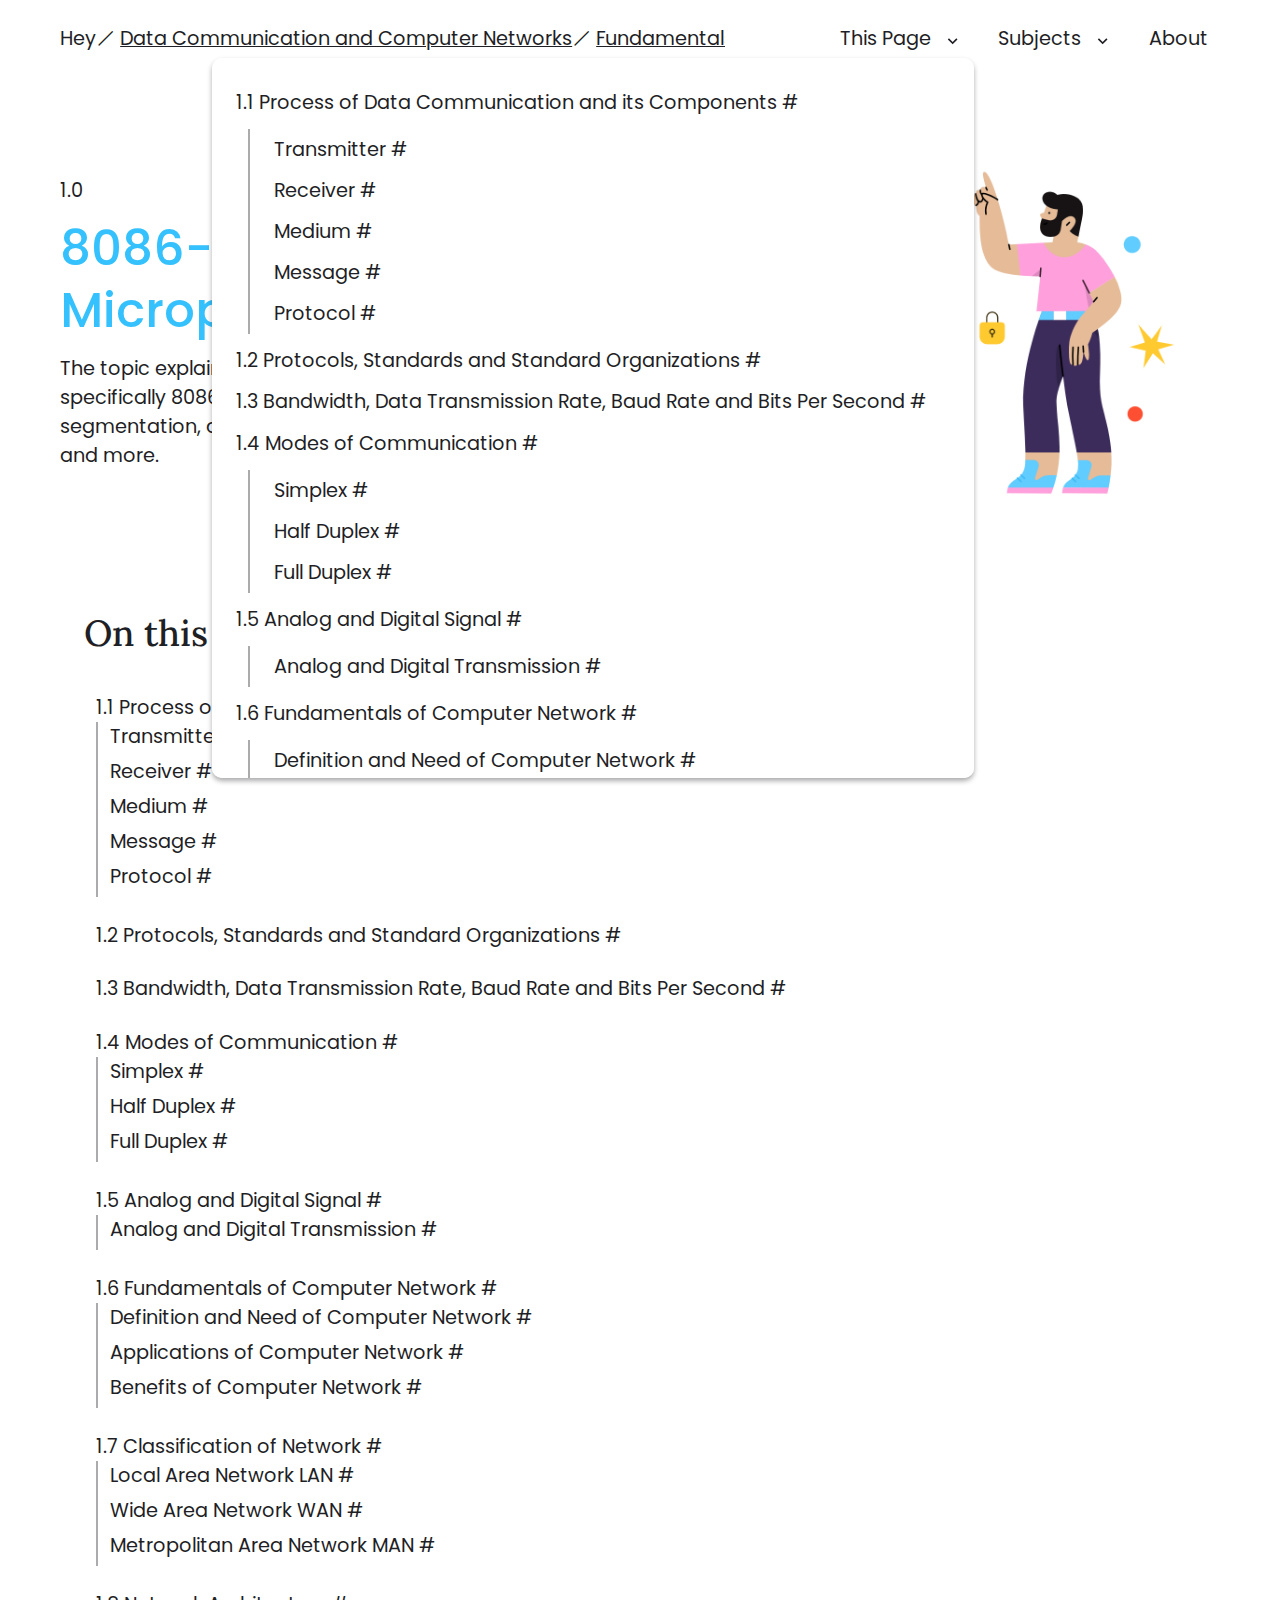
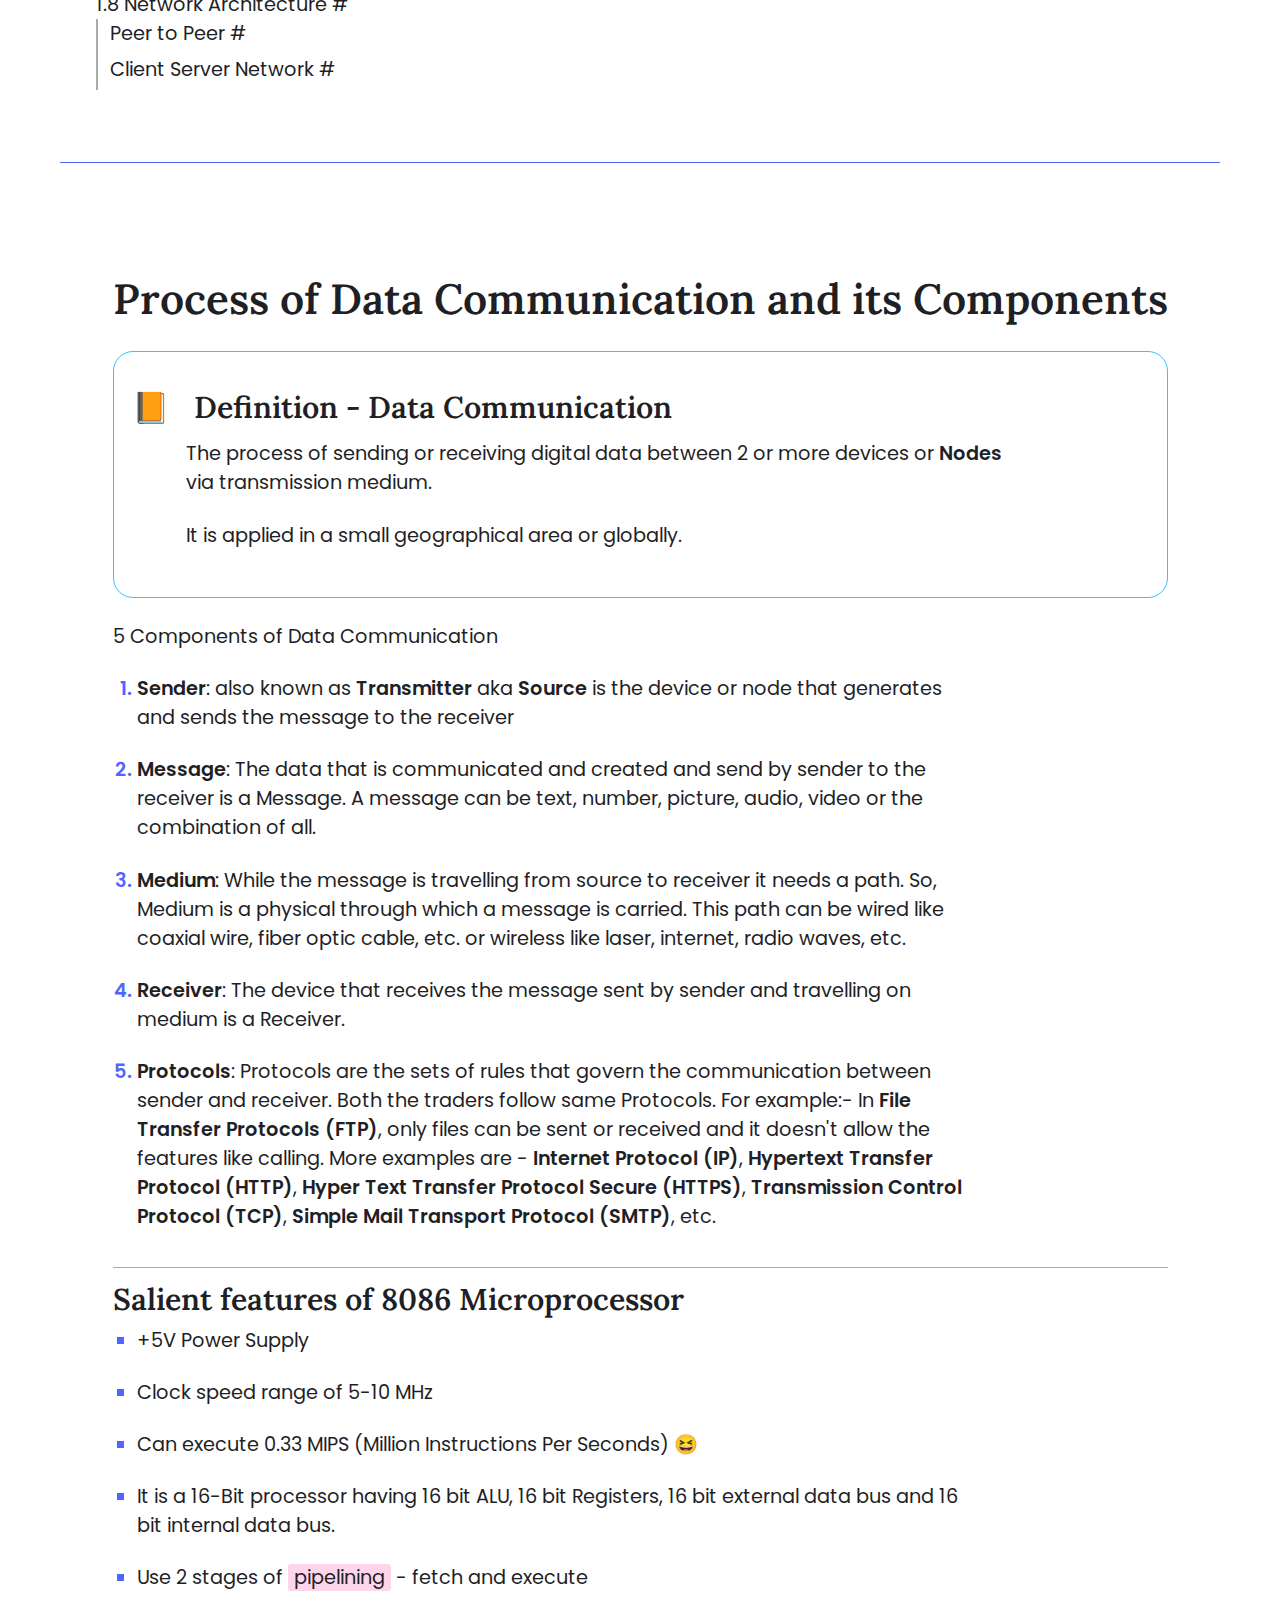
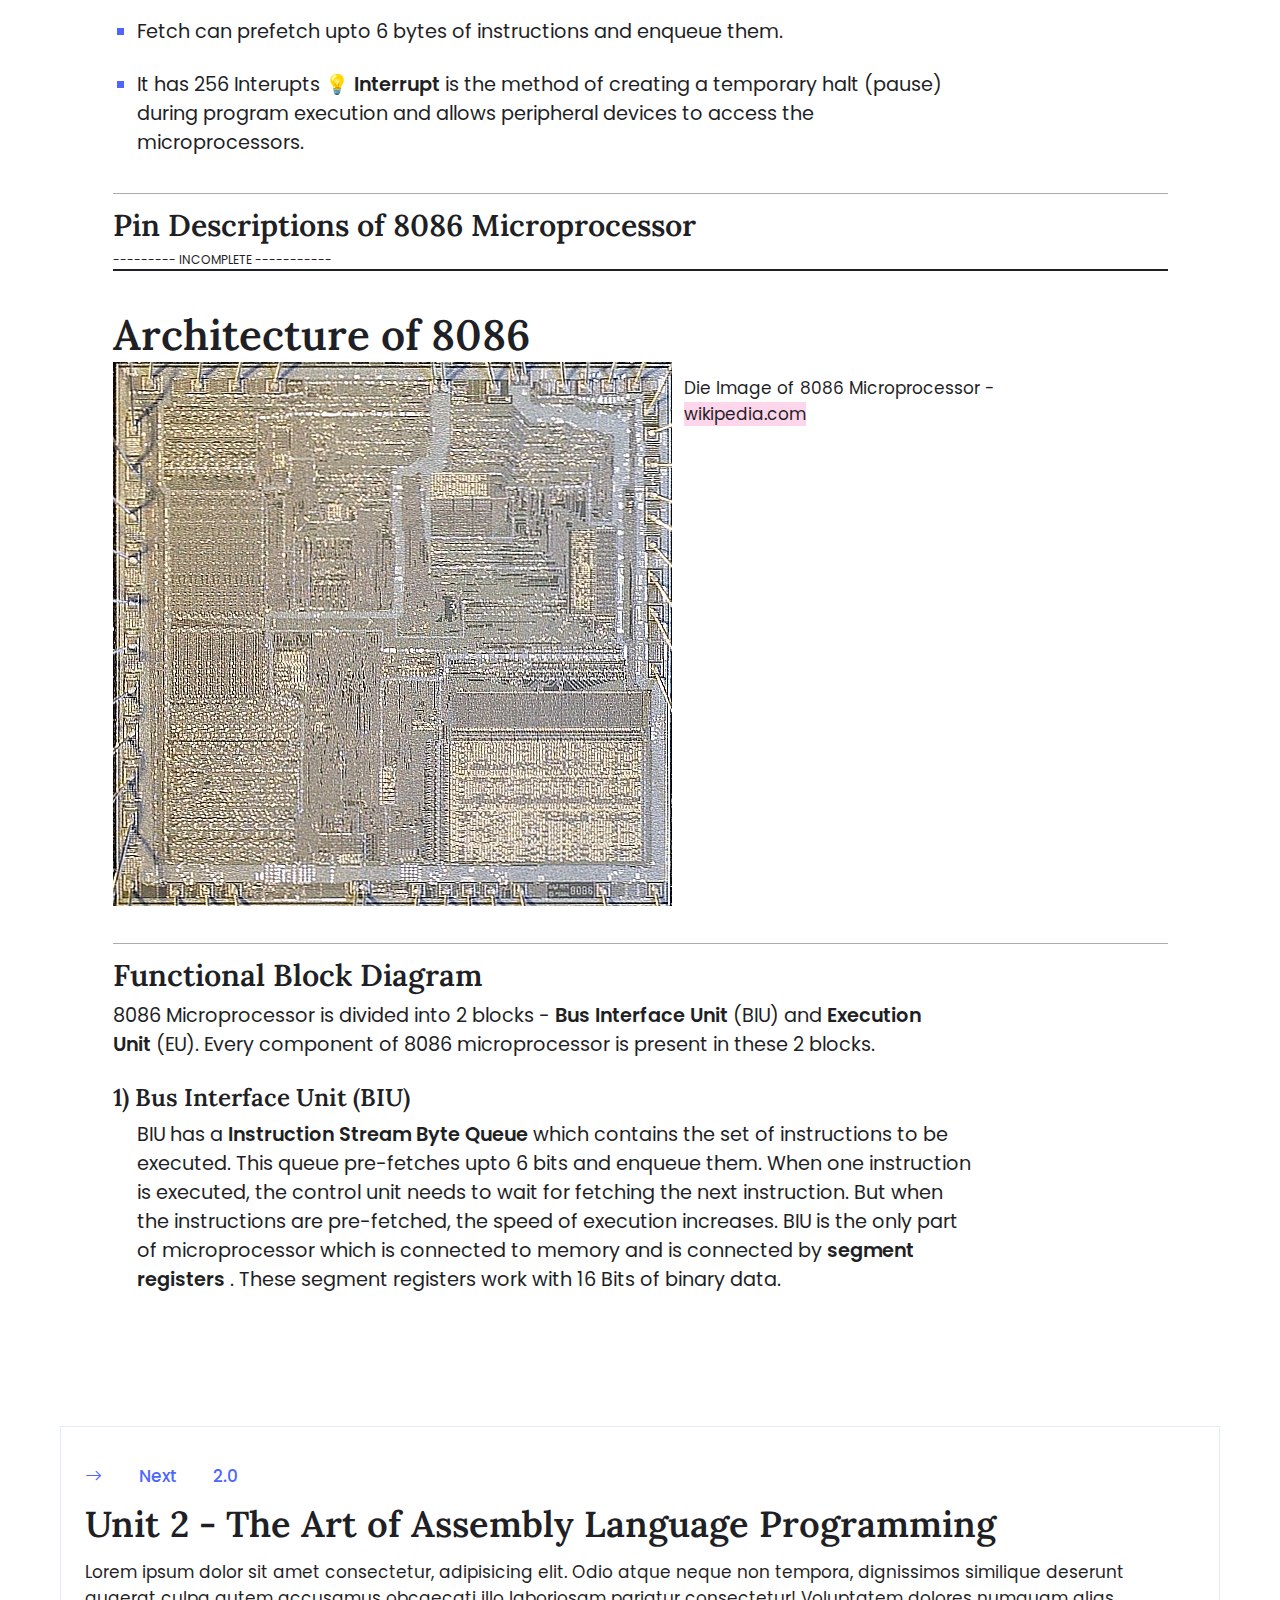
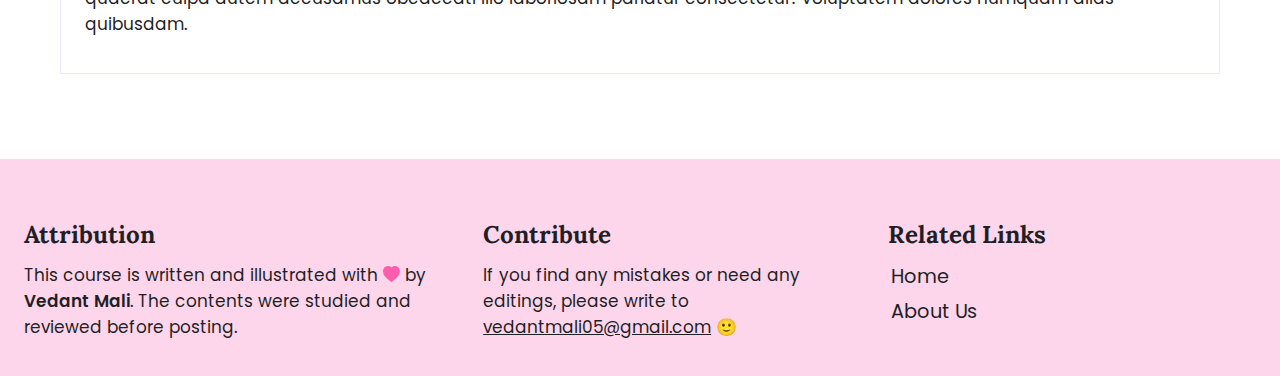
==== DCCU1.html @ de3f46a5 "v0.9" ====
<!DOCTYPE html>

<html>

<head>
    <meta charset="utf-8">
    <meta http-equiv="X-UA-Compatible" content="IE=edge">
    <title>Unit 1 Fundamentals of Data Communication and Computer Networks DCC</title>
    <meta name="description" content="">
    <meta name="viewport" content="width=device-width, initial-scale=1">
    <!-- Stylesheet -->
    <link rel="stylesheet" href="style-global.css">
    <link rel="stylesheet" href="style-header.css">
    <link rel="stylesheet" href="style-main.css">
    <link rel="stylesheet" href="style-footer.css">
    <link rel="stylesheet" href="style-prose.css">

    <!-- FONTS -->
    <!-- Font - POPPINS, LORA, ROBOTO MONO, ROBOTO -->
    <link rel="preconnect" href="https://fonts.googleapis.com">
    <link rel="preconnect" href="https://fonts.gstatic.com" crossorigin>
    <link href="https://fonts.googleapis.com/css2?family=Lora:ital,wght@0,400;0,500;0,600;0,700;1,400;1,500;1,600;1,700&family=Poppins:ital,wght@0,100;0,200;0,300;0,400;0,500;0,700;0,800;0,900;1,100;1,200;1,300;1,400;1,500;1,600;1,700;1,800;1,900&family=Roboto+Mono:ital,wght@0,400;0,500;0,600;1,400;1,500;1,600&family=Roboto:ital,wght@0,100;0,300;0,400;0,500;0,700;0,900;1,100;1,300;1,400;1,500;1,700;1,900&display=swap"
        rel="stylesheet">


    <!-- ICONS -->
    <!-- Icons - Bootstrap -->
    <link rel="stylesheet" href="https://cdn.jsdelivr.net/npm/bootstrap-icons@1.8.1/font/bootstrap-icons.css">

</head>

<body>

    <!-- HEADER -->
    <header class="notes-header">
        <!-- HEADER BREADCRUMB -->
        <section class="header-breadcrumb-wrapper">
            <ul class="header-breadcrumb">
                <!-- LOGO -->
                <li>
                    <a href="#" class="logo">Hey</a>
                </li>
                <!-- Breadcrumb pages sequence -->
                <li>
                    <span class="header-breadcrumb-slash">
                        <i class="bi bi-slash-lg"></i>
                    </span>
                    <a href="#">Data Communication and Computer Networks</a>
                </li>
                <li>
                    <span class="header-breadcrumb-slash">
                        <i class="bi bi-slash-lg"></i>
                    </span>
                    <a href="#">Fundamentals</a>
                </li>
            </ul>
        </section>
        <!-- MENU BTN -->
        <section class="menu-btn-wrapper">
            <button class="menu-btn">
                <i class="bi bi-grid"></i>
            </button>
        </section>
        <!-- HEADER NAVIGATION -->
        <nav class="header-nav-wrapper">
            <!-- MAIN MENU -->
            <ul class="header-nav">
                <!-- li - Topics on this page -->
                <li class="submenu-btn submenu-btn-this-page">
                    <a>
                        This Page
                        <!-- Expand Arrow -->
                        <span class="expand-nav">
                            <svg xmlns="http://www.w3.org/2000/svg" height="24px" viewBox="0 0 24 24" width="24px" fill="#000000"><path d="M24 24H0V0h24v24z" fill="none" opacity=".87"/><path d="M16.59 8.59L12 13.17 7.41 8.59 6 10l6 6 6-6-1.41-1.41z"/></svg>
                        </span>
                    </a>
                    <!-- SUBMENU - Topics on this page list -->
                    <ul class="submenu submenu-this-page show-submenu">
                        <li>
                            <a href="#">1.1 Process of Data Communication and its Components #</a>
                            <ul>
                                <li>
                                    <a href="#">Transmitter #</a>
                                </li>
                                <li>
                                    <a href="#">Receiver #</a>
                                </li>
                                <li>
                                    <a href="#">Medium #</a>
                                </li>
                                <li>
                                    <a href="#">Message #</a>
                                </li>
                                <li>
                                    <a href="#">Protocol #</a>
                                </li>
                            </ul>
                        </li>
                        <li>
                            <a href="#">1.2 Protocols, Standards and Standard Organizations #</a>
                        </li>
                        <li>
                            <a href="#">1.3 Bandwidth, Data Transmission Rate, Baud Rate and Bits Per Second #</a>
                        </li>
                        <li>
                            <a href="#">1.4 Modes of Communication #</a>
                            <ul>
                                <li>
                                    <a href="#">Simplex #</a>
                                </li>
                                <li>
                                    <a href="#">Half Duplex #</a>
                                </li>
                                <li>
                                    <a href="#">Full Duplex #</a>
                                </li>
                            </ul>
                        </li>
                        <li>
                            <a href="#">1.5 Analog and Digital Signal #</a>
                            <ul>
                                <li><a href="#">Analog and Digital Transmission #</a></li>
                            </ul>
                        </li>
                        <li>
                            <a href="#">1.6 Fundamentals of Computer Network #</a>
                            <ul>
                                <li><a href="#">Definition and Need of Computer Network #</a></li>
                                <li><a href="#">Applications of Computer Network #</a></li>
                                <li><a href="#">Benefits of Computer Network #</a></li>
                            </ul>
                        </li>
                        <li>
                            <a href="#">1.7 Classification of Network #</a>
                            <ul>
                                <li><a href="#">Local Area Network LAN #</a></li>
                                <li><a href="#">Wide Area Network WAN #</a></li>
                                <li><a href="#">Metropolitan  Area Network MAN #</a></li>
                            </ul>
                        </li>
                        <li>
                            <a href="#">1.8 Network Architecture #</a>
                            <ul>
                                <li><a href="#">Peer to Peer #</a></li>
                                <li><a href="#">Client Server Network #</a></li>
                            </ul>
                        </li>
                    </ul>
                </li>
                <!-- li - Subjects available on website -->
                <li class="submenu-btn submenu-btn-subject">
                    <a>
                        Subjects
                        <!-- Expand Arrow -->
                        <span class="expand-nav show-submenu">
                            <svg xmlns="http://www.w3.org/2000/svg" height="24px" viewBox="0 0 24 24" width="24px" fill="#000000"><path d="M24 24H0V0h24v24z" fill="none" opacity=".87"/><path d="M16.59 8.59L12 13.17 7.41 8.59 6 10l6 6 6-6-1.41-1.41z"/></svg>
                        </span>
                    </a>
                    <!-- Submenu - Subjects available on this page -->
                    <ul class="submenu submenu-subjects">
                        <li>
                            <a href="#">Microprocessors</a>
                        </li>
                        <li>
                            <a href="#">Data Communication</a>
                        </li>
                        <li>
                            <a href="#">Software Enggineering</a>
                        </li>
                    </ul>
                </li>
                <!-- ABOUT Page Link -->
                <li>
                    <a href="#">About</a>
                </li>
            </ul>
        </nav>
        <!-- MENU ENDS -->
    </header>
    <!-- HEADER ENDS -->

    <!-- MAIN SECTION -->
    <main class="notes-main" id="notes-main">
        <!-- Course Intro -->
        <section class="course-intro-wrapper">
            <!-- COURSE CONTENTS -->
            <div class="course-intro-contents">
                <div class="eyebrow">1.0</div>
                <h1 class="course-heading">8086-16 Bit Microprocessor</h1>
                <p class="course-intro-para">
                    The topic explaining the details of Microprocessors specifically 8086 Microprocessor like pipelining, memory segmentation, architecture of 8086 microprocessor and more.
                </p>
            </div>
            <figure class="course-intro-hero">
                <img src="images/illu-hero.png" alt="">
            </figure>
        </section>
        <!-- Table of Contents -->
        <section class="index-wrapper">
            <!-- Index List -->
            <ul class="index-list-box show-index">
                <li>
                    <a href="#">1.1 Process of Data Communication and its Components #</a>
                    <ul>
                        <li>
                            <a href="#">Transmitter #</a>
                        </li>
                        <li>
                            <a href="#">Receiver #</a>
                        </li>
                        <li>
                            <a href="#">Medium #</a>
                        </li>
                        <li>
                            <a href="#">Message #</a>
                        </li>
                        <li>
                            <a href="#">Protocol #</a>
                        </li>
                    </ul>
                </li>
                <li>
                    <a href="#">1.2 Protocols, Standards and Standard Organizations #</a>
                </li>
                <li>
                    <a href="#">1.3 Bandwidth, Data Transmission Rate, Baud Rate and Bits Per Second #</a>
                </li>
                <li>
                    <a href="#">1.4 Modes of Communication #</a>
                    <ul>
                        <li>
                            <a href="#">Simplex #</a>
                        </li>
                        <li>
                            <a href="#">Half Duplex #</a>
                        </li>
                        <li>
                            <a href="#">Full Duplex #</a>
                        </li>
                    </ul>
                </li>
                <li>
                    <a href="#">1.5 Analog and Digital Signal #</a>
                    <ul>
                        <li><a href="#">Analog and Digital Transmission #</a></li>
                    </ul>
                </li>
                <li>
                    <a href="#">1.6 Fundamentals of Computer Network #</a>
                    <ul>
                        <li><a href="#">Definition and Need of Computer Network #</a></li>
                        <li><a href="#">Applications of Computer Network #</a></li>
                        <li><a href="#">Benefits of Computer Network #</a></li>
                    </ul>
                </li>
                <li>
                    <a href="#">1.7 Classification of Network #</a>
                    <ul>
                        <li><a href="#">Local Area Network LAN #</a></li>
                        <li><a href="#">Wide Area Network WAN #</a></li>
                        <li><a href="#">Metropolitan  Area Network MAN #</a></li>
                    </ul>
                </li>
                <li>
                    <a href="#">1.8 Network Architecture #</a>
                    <ul>
                        <li><a href="#">Peer to Peer #</a></li>
                        <li><a href="#">Client Server Network #</a></li>
                    </ul>
                </li>
            </ul>
            <!-- Index title -->
            <div class="index-title show-index">
                <h2>On this page</h2>
                <span class="expand-index">
                    <svg xmlns="http://www.w3.org/2000/svg" height="24px" viewBox="0 0 24 24" width="24px" fill="#000000"><path d="M24 24H0V0h24v24z" fill="none" opacity=".87"/><path d="M16.59 8.59L12 13.17 7.41 8.59 6 10l6 6 6-6-1.41-1.41z"/></svg>
                </span>
            </div>
        </section>

        <!-- TOPIC PROSE -->
        <section class="topic-prose-wrapper">
            <article class="topic-prose">
                <!-- TOPIC - 8086 Microprocessor -->
                <h1 id="processAndComponentsDCC" class="prose-heading-1">Process of Data Communication and its Components</h1>
                <aside class="key definition">
                    <div class="key-header">
                        <span class="key-icon">📙</span>
                        <h2 class="prose-heading-2">Definition - Data Communication</h2>
                    </div>
                    <div class="key-content">
                        <p class="prose-para">The process of sending or receiving digital data between 2 or more devices or <span class="highlight">Nodes</span> via transmission medium.</p>
                        <p class="prose-para">
                            It is applied in a small geographical area or globally.
                        </p>
                    </div>
                </aside>
                <ol class="prose-list">
                    <p class="prose-para">5 Components of Data Communication</p>
                    <li class="prose-para"><span class="highlight">Sender</span>: also known as <span class="highlight">Transmitter</span> aka <span class="highlight">Source</span> is the device or node that generates and sends the message to the receiver</li>
                    <li class="prose-para"><span class="highlight">Message</span>: The data that is communicated and created and send by sender to the receiver is a Message. A message can be text, number, picture, audio, video or the combination of all.</li>
                    <li class="prose-para"><span class="highlight">Medium</span>: While the message is travelling from source to receiver it needs a path. So, Medium is a physical through which a message is carried. This path can be wired like coaxial wire, fiber optic cable,
                        etc. or wireless like laser, internet, radio waves, etc.</li>
                    <li class="prose-para"><span class="highlight">Receiver</span>: The device that receives the message sent by sender and travelling on medium is a Receiver.</li>
                    <li class="prose-para"><span class="highlight">Protocols</span>: Protocols are the sets of rules that govern the communication between sender and receiver. Both the traders follow same Protocols. For example:- In <span class="highlight">File Transfer Protocols (FTP)</span>,
                        only files can be sent or received and it doesn't allow the features like calling. More examples are - <span class="highlight">Internet Protocol (IP)</span>, <span class="highlight">Hypertext Transfer Protocol (HTTP)</span>,
                        <span class="highlight">Hyper Text Transfer Protocol Secure (HTTPS)</span>, <span class="highlight">Transmission Control Protocol (TCP)</span>, <span class="highlight">Simple Mail Transport Protocol (SMTP)</span>, etc.</li>
                </ol>
                <!-- Salient features of 8086 Microprocessor -->
                <article class="subtopic-1">
                    <h2 class="prose-heading-2">Salient features of 8086 Microprocessor</h2>
                    <ul class="prose-list">
                        <li class="prose-para">
                            +5V Power Supply
                        </li>
                        <li class="prose-para">
                            Clock speed range of 5-10 MHz
                        </li>
                        <li class="prose-para">
                            Can execute 0.33 MIPS (Million Instructions Per Seconds) 😆
                        </li>
                        <li class="prose-para">
                            It is a 16-Bit processor having 16 bit ALU, 16 bit Registers, 16 bit external data bus and 16 bit internal data bus.
                        </li>
                        <li class="prose-para">
                            Use 2 stages of <a href="#">pipelining</a> - fetch and execute
                        </li>
                        <li class="prose-para">Fetch can prefetch upto 6 bytes of instructions and enqueue them.
                        </li>
                        <li class="prose-para">It has 256 Interupts 💡 <span class="highlight">Interrupt</span> is the method of creating a temporary halt (pause) during program execution and allows peripheral devices to access the microprocessors.
                        </li>
                    </ul>
                </article>
                <!-- Pin Descriptions of 8086 Microprocessor -->
                <article class="subtopic-1">
                    <h2 class="prose-heading-2">Pin Descriptions of 8086 Microprocessor</h2>
                    <p>--------- INCOMPLETE -----------</p>
                </article>

                <h1 class="prose-heading-1">Architecture of 8086</h1>
                <figure class="prose-figure">
                    <img src="images/Intel_8086_CPU_Die.jfif" alt="">
                    <figcaption>Die Image of 8086 Microprocessor - <a href="https://www.wikipedia.org/">wikipedia.com</a> </figcaption>
                </figure>

                <article class="subtopic-1">
                    <h2 class="prose-heading-2">Functional Block Diagram</h2>
                    <p class="prose-para">
                        8086 Microprocessor is divided into 2 blocks - <span class="highlight">Bus Interface Unit</span> (BIU) and <span class="highlight">Execution Unit</span> (EU). Every component of 8086 microprocessor is present in these 2 blocks.
                    </p>
                    <article class="subtopic-2">
                        <h3 class="prose-heading-3">
                            1) Bus Interface Unit (BIU)
                        </h3>
                        <p class="prose-para">
                            BIU has a <span class="highlight">Instruction Stream Byte Queue</span> which contains the set of instructions to be executed. This queue pre-fetches upto 6 bits and enqueue them. When one instruction is executed, the control
                            unit needs to wait for fetching the next instruction. But when the instructions are pre-fetched, the speed of execution increases. BIU is the only part of microprocessor which is connected to memory and is connected by
                            <span class="highlight">segment registers
                                </span>. These segment registers work with 16 Bits of binary data.
                        </p>
                    </article>
                </article>

            </article>
        </section>

        <!-- PROSE ENDS -->

        <!-- Next Prose Links -->
        <section class="adj-prose-wrapper">
            <a href="#" class="next-prose-box adj-prose-link">
                <div class="direction">
                    <span><i class="bi bi-arrow-right"></i></span><span>Next</span><span class="prose-num">2.0</span>
                </div>
                <h1 class="adj-prose-topic">
                    Unit 2 - The Art of Assembly Language Programming
                </h1>
                <p class="prose-description">
                    Lorem ipsum dolor sit amet consectetur, adipisicing elit. Odio atque neque non tempora, dignissimos similique deserunt quaerat culpa autem accusamus obcaecati illo laboriosam pariatur consectetur! Voluptatem dolores numquam alias quibusdam.
                </p>
            </a>
        </section>
    </main>
    <!-- MAIN SECTION ENDS -->

    <!-- FOOTER -->
    <footer class="notes-footer" id="notes-footer">

        <!-- Author Attribution -->
        <section class="author-attr-wrapper">
            <h3>Attribution</h3>
            <p>
                This course is written and illustrated with <span class="heart"><i class="bi bi-heart-fill"></i></span> by <span class="author-name">Vedant Mali</span>. The contents were studied and reviewed before posting.
            </p>
        </section>

        <!-- FIXME: Complete this form section with a feedback template -->
        <!-- Contribution Links -->
        <section class="footer-contibute">
            <h3>Contribute</h3>
            <!-- Available Contribution Links -->
            <!-- Email Box -->
            <form action="" id="contribution_form">
            </form>
            <p class="author-attr-wrapper">If you find any mistakes or need any editings, please write to
                <a href="#contribution_form">vedantmali05@gmail.com</a> 🙂</p>
        </section>

        <!-- Related Contents -->
        <section class="related-links-wrapper">
            <h3>Related Links</h3>
            <ul>
                <li><a href="index.html">Home</a></li>
                <li><a href="#">About Us</a></li>
            </ul>
        </section>


    </footer>



    <script src="script.js" async defer></script>
</body>

</html>
---- style-global.css ----
* {
    font-family: "Poppins", "Roboto", sans-serif;
    margin: 0;
    padding: 0;
    box-sizing: border-box;
    text-decoration: none;
    list-style: none;
    -webkit-transition: all .2s linear;
    -moz-transition: all .2s linear;
    -ms-transition: all .2s linear;
    -o-transition: all .2s linear;
    transition: all .2s linear;
    outline: none;
    border: none;
    color: var(--text-black);
    /* border: 1px solid #07f; */
}

*::selection {
    background: var(--text-black);
    color: var(--white);
}

:root {
    --white: #ffffff;
    --pink: #fd5daf;
    --pink-light: #fd5db040;
    --purple: #4e65ff;
    --purple-light: #4e65ff25;
    --blue: #34c1fd;
    --blue-light: #deeafd;
    --text-black: #1f1f26;
    --text-white: #e8eaed;
    --smooth-dark: #1F1F2660;
    --smooth-light: #1F1F2625;
    --code-box: #e8eaed25;
}

html {
    font-size: 63.5%;
    scroll-behavior: smooth;
    scroll-padding: 10rem;
}

body {
    overflow-x: hidden;
    background: var(--white);
    min-height: 100vh;
    min-width: 300px;
}

img {
    max-width: 100%;
}

button {
    cursor: pointer;
}


/* *********** MEDIA QUERIES **************** */

@media (min-width: 769px) {
    html {
        font-size: 75.5%;
    }
}
---- style-header.css ----
.notes-header {
    display: flex;
    align-items: center;
    justify-content: space-between;
    gap: 1rem;
    padding: 1rem 2rem;
    width: min(100%, 100rem);
    position: fixed;
    top: 0;
    left: 50%;
    transform: translateX(-50%);
    background: var(--white);
    z-index: 99;
}

.header-breadcrumb-wrapper {
    overflow-x: auto;
    max-width: 55rem;
    position: relative;
    padding: 1rem 0;
}

.header-breadcrumb {
    display: flex;
    font-size: 1.6rem;
    white-space: nowrap;
    width: 100%;
}

.header-breadcrumb :is(a):not(.logo) {
    font-weight: 400;
    text-decoration: underline;
    white-space: nowrap;
}

.menu-btn-wrapper button {
    padding: 0.5rem 1.2rem;
    border-radius: 5px;
    font-size: 2.5rem;
    background: transparent;
}

.menu-btn-wrapper button:hover {
    background: var(--smooth-light);
}

.header-nav-wrapper {
    display: flex;
    position: absolute;
    top: calc(7rem - 2px);
    left: -100%;
    padding: 4rem 0;
    height: calc(100vh - 7rem);
    background: var(--white);
    border-radius: 0 10px 10px 0;
    box-shadow: 0 10px 30px 0 var(--smooth-dark);
    max-width: 0px;
}

.header-nav-wrapper.show-menu {
    left: 0;
    max-width: 10000px;
}

.header-nav {
    overflow-y: auto;
    max-height: calc(90vh);
    padding: 0 2rem;
}

.header-nav :is(ul li) {
    font-size: 1.6rem;
    display: flex;
    flex-direction: column;
    align-items: start;
}

.header-nav :is(li, a) {
    flex: 1;
    width: 100%;
    border-radius: 5px;
}

.header-nav :is(a) {
    padding: 0.1rem 1rem;
}

.header-nav :is(a):hover {
    background: var(--pink-light);
    cursor: pointer;
}

.header-nav :is(li ul) {
    margin: 0 0 0 2rem;
}

.header-nav :is(li ul ul) {
    border-left: 2px solid var(--smooth-dark);
}

.header-nav :is(li ul li) {
    padding: .5rem 0;
}

.header-nav .submenu {
    overflow: hidden;
    transition: all 0.5s;
    max-height: 0;
    height: auto;
    overflow-y: auto;
    background: var(--white);
}

.header-nav :is(.expand-nav svg) {
    width: 1.6rem;
    height: 2.5rem;
    fill: var(--text-black);
    position: relative;
    top: 0.5rem;
}

.header-nav :is(.submenu.show-submenu) {
    max-height: 100vh;
    transition: all 0.5s;
}


/* ///////////////////// MEDIA QUERIES ///////////////////// */

@media (min-width: 769px) {
    .menu-btn-wrapper button {
        display: none;
    }
    .header-nav-wrapper {
        position: static;
        padding: 0;
        width: auto;
        height: auto;
        background: var(--white);
        border-radius: 0;
        box-shadow: none;
        margin-left: auto;
        max-width: 100%;
    }
    .header-nav {
        display: flex;
        align-items: center;
        gap: 1rem;
        overflow-y: visible;
        padding: 0;
    }
    .header-nav :is(li, a) {
        flex: none;
        width: auto;
        border-radius: 5px;
        position: relative;
        display: flex;
        align-items: center;
        gap: 1rem;
        padding: 0 .5rem;
        height: 100%;
    }
    .header-nav :is(li ul):not(li ul ul) {
        top: 100%;
        right: 0;
        position: absolute;
        box-shadow: 0 3px 5px 0 var(--smooth-dark);
        border-radius: 10px;
        width: max-content;
        max-height: 60vh;
        overflow-y: auto;
    }
    .header-nav :is(li ul li a) {
        padding: 0 3rem 0 1rem;
    }
    .header-nav .submenu {
        padding: 0 1rem;
    }
    .header-nav .submenu.show-submenu {
        padding: 2rem 1rem;
        max-height: 80vh;
    }
}
---- style-main.css ----
.notes-main {
    padding: 1rem 2rem;
    width: min(100%, 100rem);
    margin: 6rem auto;
}


/* ////////////// INTRODUCTION SECTION */

.course-intro-wrapper {
    display: flex;
    justify-content: space-between;
    align-items: center;
    flex-wrap: wrap;
    gap: 2rem;
}

.course-intro-wrapper .course-intro-contents {
    max-width: 60rem;
    flex: 1 1 40%;
    min-width: 24rem;
}

.course-intro-wrapper .course-intro-hero {
    flex: 1 1 45%;
}

.course-intro-wrapper .course-intro-contents>*,
.course-intro-para {
    margin: 1rem 0;
}

.course-intro-wrapper :is(h1) {
    font: 500 4rem/130% "Poppins", sans-serif;
    color: var(--blue);
}

.course-intro-wrapper :is(.eyebrow) {
    margin-top: 3rem;
}

.course-intro-wrapper :is(.eyebrow, p),
.course-intro-para {
    font-size: 1.6rem;
}


/* ///////////////////// TABLE OF CONTENTS/INDEX */

.index-wrapper {
    margin: 3rem 0;
    width: 100%;
    border-bottom: 1px solid var(--purple);
    padding: 3rem 2rem;
    display: flex;
    flex-direction: column;
}

.index-wrapper .index-title {
    display: flex;
    justify-content: space-between;
    gap: 2rem;
    cursor: pointer;
    width: min(100%, 50rem);
    order: -1;
}

.index-title h2 {
    font: 500 3rem/130% "Lora", serif;
}

.index-wrapper .index-title svg {
    width: 3rem;
    height: 3rem;
    fill: var(--text-black);
}

.index-list-box {
    margin: 1rem;
    font-size: 1.6rem;
    transition: all .5s ease;
    overflow: hidden;
    max-height: 0;
}

.index-list-box ul,
.header-nav .submenu ul {
    padding-left: 1rem;
    border-left: 2px solid var(--smooth-dark);
}

.index-list-box ul li {
    padding-bottom: .5rem;
}

.index-list-box.show-index {
    max-height: 100rem;
    transition: all 1s ease;
}

.index-list-box.show-index~.index-title svg {
    transform: rotate(180deg);
}

.index-list-box li:not(.index-list-box ul li) {
    margin: 2rem 0;
}

.index-list-box li a {
    border-radius: 5px;
}

.index-list-box li a:hover {
    background: var(--pink-light);
}


/* ////////////////////////// NEXT AND PREV PROSE LINKS */

.adj-prose-wrapper {
    display: flex;
    flex-wrap: wrap;
    margin-top: 7rem;
}

.adj-prose-link {
    padding: 2rem;
    flex: 1;
    min-width: 20rem;
    border: 1px solid var(--purple-light);
}

.adj-prose-link:hover {
    background: var(--purple-light);
}

.adj-prose-wrapper .direction {
    display: flex;
    justify-content: flex-start;
    align-items: center;
    gap: 3rem;
    padding: 1rem 0;
}

.adj-prose-wrapper .direction :is(span, i) {
    font-size: 1.4rem;
    color: var(--purple);
    font-weight: 500;
}

.adj-prose-wrapper .adj-prose-topic {
    font: 600 3rem "Lora", serif;
    hyphens: auto;
}

.adj-prose-wrapper .prose-description {
    padding: 1rem 0;
    font-size: 1.4rem;
}


/* *********** MEDIA QUERIES **************** */

@media (min-width: 375px) {
    .course-intro-wrapper .course-intro-contents,
    .adj-prose-link {
        min-width: 35rem;
    }
}
---- style-footer.css ----
.notes-footer {
    background: var(--pink-light);
    padding: 5rem 2rem 3rem 2rem;
    display: flex;
    align-items: flex-start;
    justify-content: space-between;
    flex-wrap: wrap;
    gap: 3rem;
}

.notes-footer>* {
    flex: 1;
}

.notes-footer h3 {
    font-size: 2rem;
    font-family: "Lora", serif;
    margin-bottom: 1rem;
}


/* /////////////////// AUTHOR ATTRIBUTION */

.author-attr-wrapper {
    font-size: 1.4rem;
    text-align: left;
    max-width: 35rem;
}

.author-attr-wrapper .author-name {
    font-weight: 600;
}

.author-attr-wrapper .heart i {
    color: var(--pink);
}

.author-attr-wrapper a {
    text-decoration: underline;
}


/* ///////////////////////////// RELATED LINKS */

.related-links-wrapper ul :is(li) {
    margin: .5rem 0;
}

.related-links-wrapper ul :is(a) {
    font-size: 1.6rem;
    padding: 0 .3rem;
    border-radius: 5px;
}

.related-links-wrapper ul :is(a):hover {
    background: var(--purple-light);
    text-decoration: underline;
}


/* *********** MEDIA QUERIES **************** */

@media (min-width: 375px) {
    .author-attr-wrapper :is(p) {
        min-width: 35rem;
    }
}
---- style-prose.css ----
.topic-prose-wrapper {
    padding: 2rem 0;
    display: flex;
    justify-content: center;
    align-items: center;
}

.prose-heading-1 {
    font: 600 3.5rem/130% "Lora", serif;
    padding-top: 4rem;
}

.prose-heading-1:not(:first-child) {
    border-top: 2px solid var(--text-black);
    padding-top: 3rem;
}

.prose-heading-2,
.key-header {
    font: 600 2.5rem/130% "Lora", serif;
    margin: .5rem 0;
}

.prose-heading-2:not(.key-header .prose-heading-2) {
    margin-top: 3rem;
    padding-top: 1rem;
    border-top: 1px solid var(--smooth-dark);
}

.prose-heading-3 {
    font: 600 2rem/130% "Lora", sans-serif;
    margin: .5rem 0;
}

.prose-para {
    max-width: 70ch;
    font-weight: 400;
    font-size: clamp(1.4rem, 3vw, 1.6rem);
    margin-bottom: 1.2em;
}

.prose-para :is(.highlight) {
    font-weight: 600;
}

.prose-para :is(a, kbd, code) {
    padding: 0 .5rem;
    border-radius: 3px;
    line-height: 160%;
}

.prose-para a,
.prose-figure figcaption a {
    background: var(--pink-light);
}

.prose-para a:hover {
    text-decoration: underline;
}

.prose-figure {
    display: flex;
    flex-wrap: wrap;
    font-size: 1.4rem;
}

.prose-figure figcaption {
    min-width: 20ch;
    max-width: 35ch;
    padding: 1rem;
}

.prose-para kbd {
    font: 600 16px/130% "Roboto Mono";
    border: 1px solid var(--text-black);
}

.prose-para code {
    font: 600 16px/130% "Roboto Mono";
    background: var(--purple-light);
}

.subtopic-2>*:not(.prose-heading-3) {
    margin-left: 2rem;
}

.prose-list li {
    list-style: decimal;
    list-style-position: outside;
    margin-left: 2rem;
}

ul.prose-list li {
    list-style: square;
}

.prose-list li::marker {
    color: var(--purple);
    font-weight: 600;
}

.prose-list li :is(ul, ol) {
    margin: 1rem 0 1rem 2rem;
}

.prose-list li :is(ul, ol) li {
    list-style: disc;
}

.sources * {
    font: italic 1.4rem/130% "Lora", serif;
}


/* //////////////////// KEY BOXES */

.key {
    border: 1.5px solid;
    margin: 2rem 0;
    border-radius: 20px;
    padding: 2rem 1.5rem;
}

.key-header {
    display: flex;
    align-items: center;
    justify-content: left;
    gap: 2rem;
    margin-bottom: .5rem;
}

.key-content {
    margin-left: 4.5rem;
}

.key.callout {
    border-color: var(--pink);
}

.key.tip,
.key.simplification {
    border-color: var(--purple);
}

.key.definition {
    border-color: var(--blue);
}

.key.additonal-point,
.key.mathematical-formula {
    border-color: var(--text-black);
}

.key.mathematical-formula .key-content * {
    font: italic 400 2.5rem/130% "Lora", serif;
}

.key.code {
    background: var(--code-box);
    border-color: var(--smooth-dark);
    border-radius: 2px;
}

.key.code {
    font: 500 16px/130% "Roboto Mono";
}


/* *********** MEDIA QUERIES **************** */

@media (min-width: 375px) {}
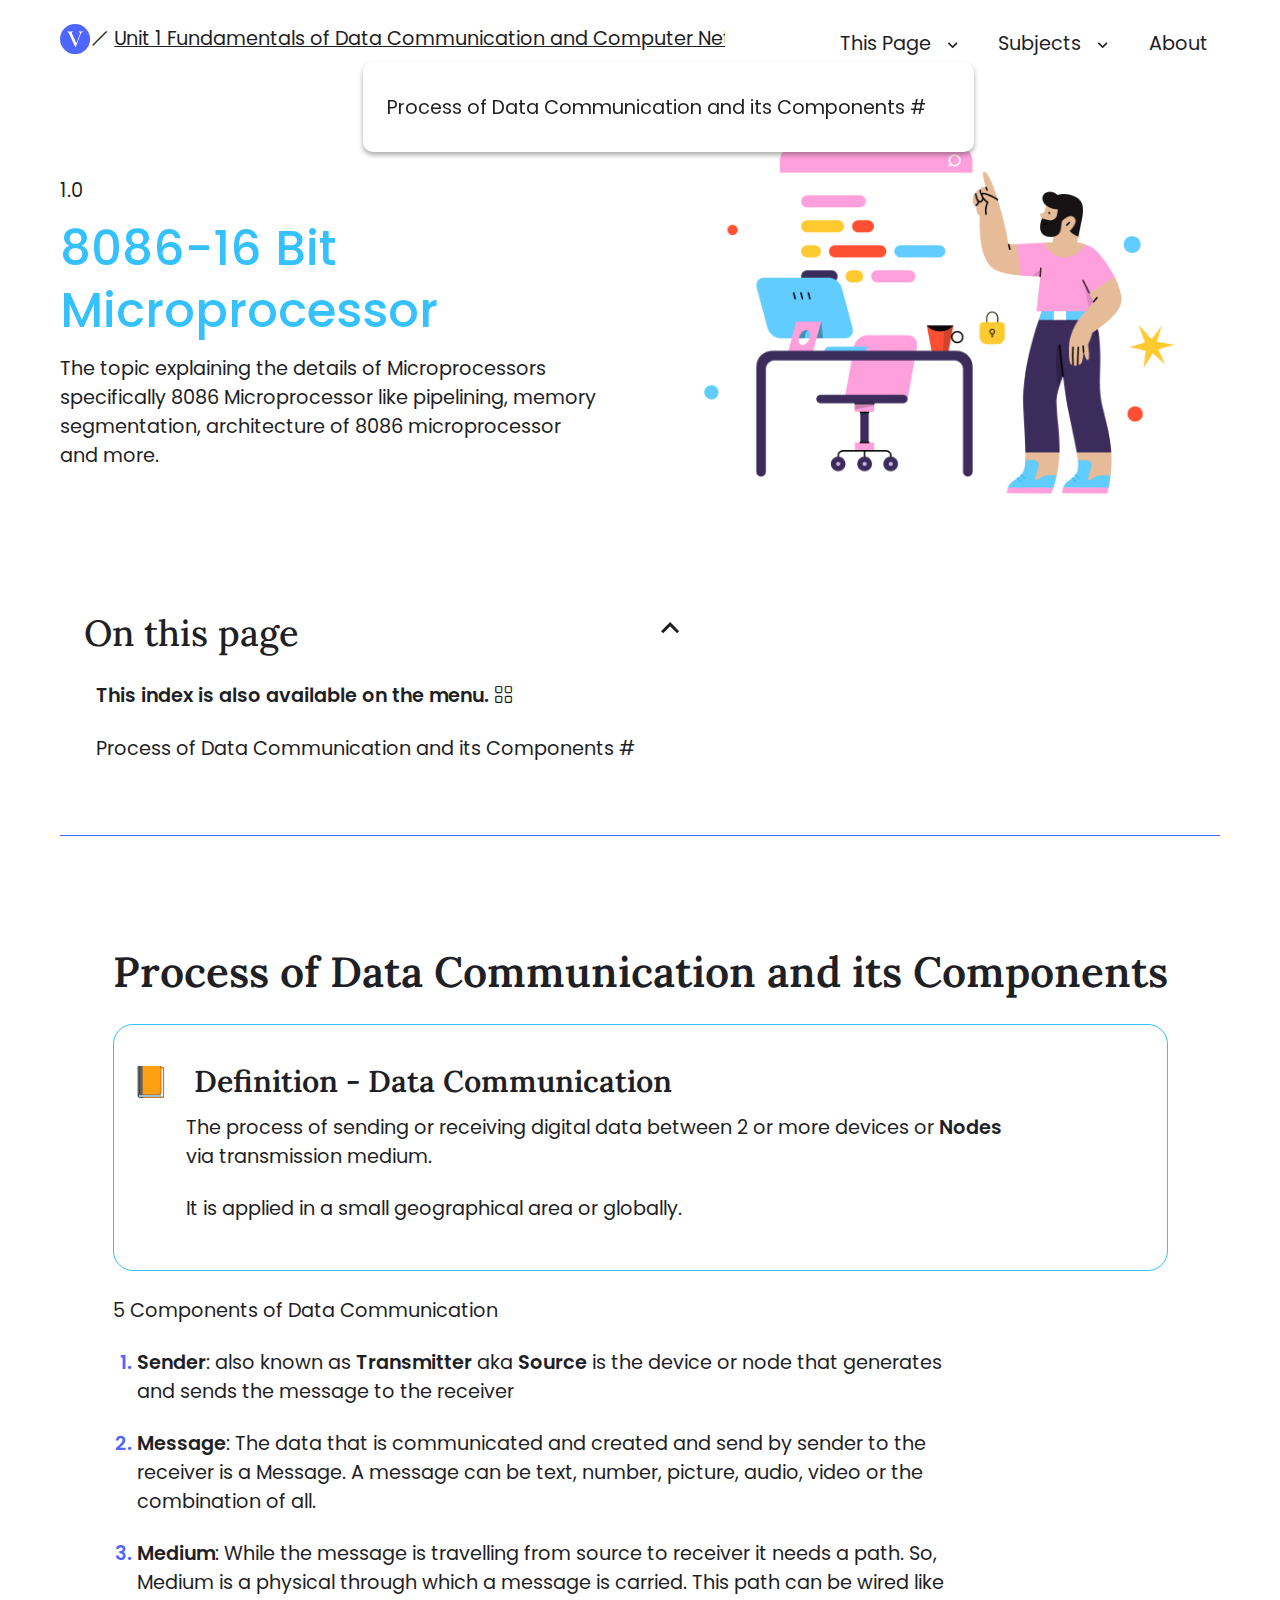
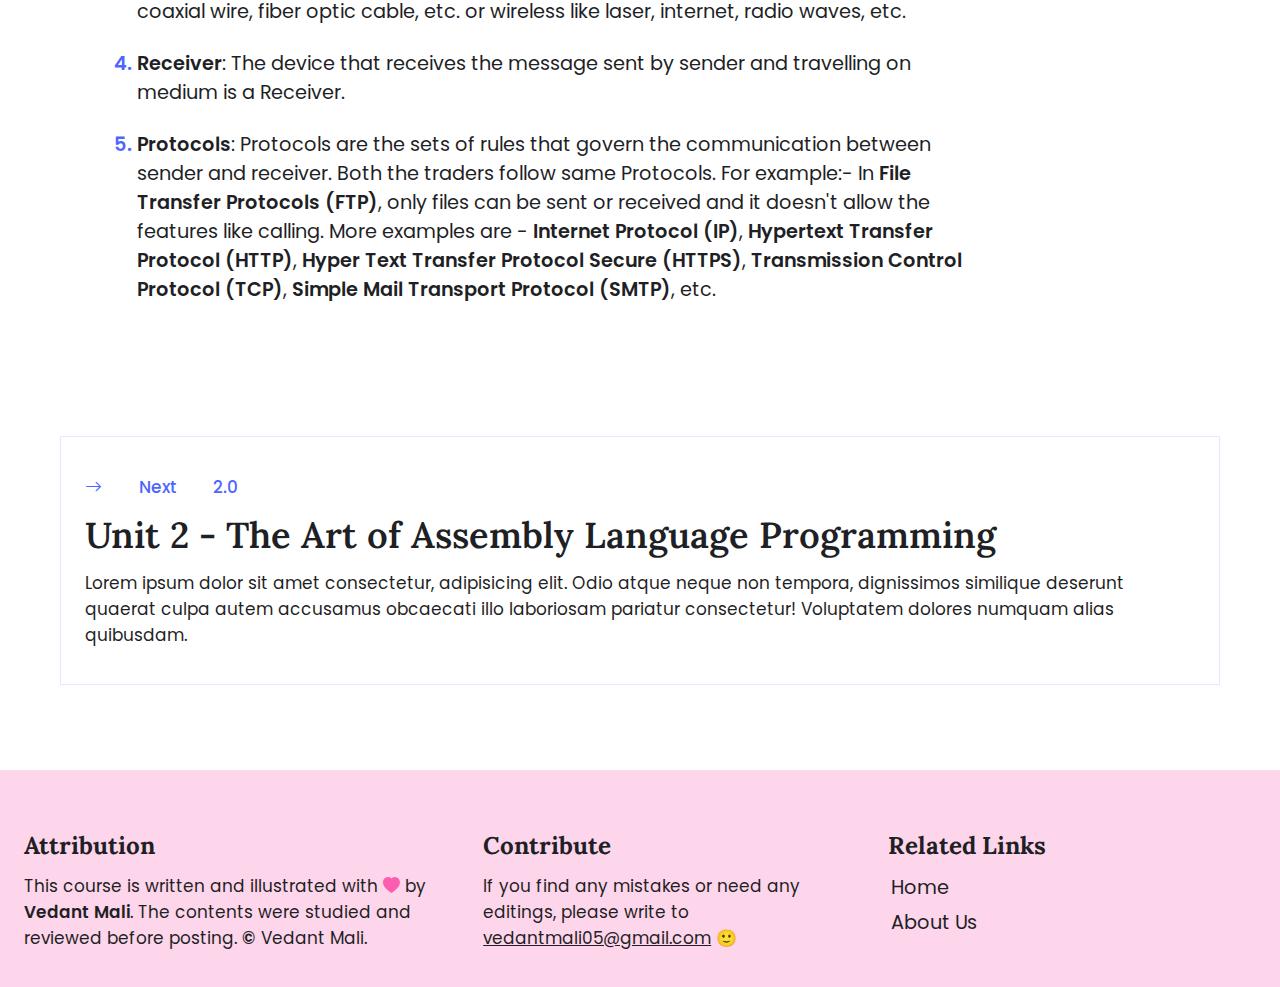
==== commit 563611f4: "v0.10" ====
--- a/DCCU1.html
+++ b/DCCU1.html
@@ -31,154 +31,6 @@
 
 <body>
 
-    <!-- HEADER -->
-    <header class="notes-header">
-        <!-- HEADER BREADCRUMB -->
-        <section class="header-breadcrumb-wrapper">
-            <ul class="header-breadcrumb">
-                <!-- LOGO -->
-                <li>
-                    <a href="#" class="logo">Hey</a>
-                </li>
-                <!-- Breadcrumb pages sequence -->
-                <li>
-                    <span class="header-breadcrumb-slash">
-                        <i class="bi bi-slash-lg"></i>
-                    </span>
-                    <a href="#">Data Communication and Computer Networks</a>
-                </li>
-                <li>
-                    <span class="header-breadcrumb-slash">
-                        <i class="bi bi-slash-lg"></i>
-                    </span>
-                    <a href="#">Fundamentals</a>
-                </li>
-            </ul>
-        </section>
-        <!-- MENU BTN -->
-        <section class="menu-btn-wrapper">
-            <button class="menu-btn">
-                <i class="bi bi-grid"></i>
-            </button>
-        </section>
-        <!-- HEADER NAVIGATION -->
-        <nav class="header-nav-wrapper">
-            <!-- MAIN MENU -->
-            <ul class="header-nav">
-                <!-- li - Topics on this page -->
-                <li class="submenu-btn submenu-btn-this-page">
-                    <a>
-                        This Page
-                        <!-- Expand Arrow -->
-                        <span class="expand-nav">
-                            <svg xmlns="http://www.w3.org/2000/svg" height="24px" viewBox="0 0 24 24" width="24px" fill="#000000"><path d="M24 24H0V0h24v24z" fill="none" opacity=".87"/><path d="M16.59 8.59L12 13.17 7.41 8.59 6 10l6 6 6-6-1.41-1.41z"/></svg>
-                        </span>
-                    </a>
-                    <!-- SUBMENU - Topics on this page list -->
-                    <ul class="submenu submenu-this-page show-submenu">
-                        <li>
-                            <a href="#">1.1 Process of Data Communication and its Components #</a>
-                            <ul>
-                                <li>
-                                    <a href="#">Transmitter #</a>
-                                </li>
-                                <li>
-                                    <a href="#">Receiver #</a>
-                                </li>
-                                <li>
-                                    <a href="#">Medium #</a>
-                                </li>
-                                <li>
-                                    <a href="#">Message #</a>
-                                </li>
-                                <li>
-                                    <a href="#">Protocol #</a>
-                                </li>
-                            </ul>
-                        </li>
-                        <li>
-                            <a href="#">1.2 Protocols, Standards and Standard Organizations #</a>
-                        </li>
-                        <li>
-                            <a href="#">1.3 Bandwidth, Data Transmission Rate, Baud Rate and Bits Per Second #</a>
-                        </li>
-                        <li>
-                            <a href="#">1.4 Modes of Communication #</a>
-                            <ul>
-                                <li>
-                                    <a href="#">Simplex #</a>
-                                </li>
-                                <li>
-                                    <a href="#">Half Duplex #</a>
-                                </li>
-                                <li>
-                                    <a href="#">Full Duplex #</a>
-                                </li>
-                            </ul>
-                        </li>
-                        <li>
-                            <a href="#">1.5 Analog and Digital Signal #</a>
-                            <ul>
-                                <li><a href="#">Analog and Digital Transmission #</a></li>
-                            </ul>
-                        </li>
-                        <li>
-                            <a href="#">1.6 Fundamentals of Computer Network #</a>
-                            <ul>
-                                <li><a href="#">Definition and Need of Computer Network #</a></li>
-                                <li><a href="#">Applications of Computer Network #</a></li>
-                                <li><a href="#">Benefits of Computer Network #</a></li>
-                            </ul>
-                        </li>
-                        <li>
-                            <a href="#">1.7 Classification of Network #</a>
-                            <ul>
-                                <li><a href="#">Local Area Network LAN #</a></li>
-                                <li><a href="#">Wide Area Network WAN #</a></li>
-                                <li><a href="#">Metropolitan  Area Network MAN #</a></li>
-                            </ul>
-                        </li>
-                        <li>
-                            <a href="#">1.8 Network Architecture #</a>
-                            <ul>
-                                <li><a href="#">Peer to Peer #</a></li>
-                                <li><a href="#">Client Server Network #</a></li>
-                            </ul>
-                        </li>
-                    </ul>
-                </li>
-                <!-- li - Subjects available on website -->
-                <li class="submenu-btn submenu-btn-subject">
-                    <a>
-                        Subjects
-                        <!-- Expand Arrow -->
-                        <span class="expand-nav show-submenu">
-                            <svg xmlns="http://www.w3.org/2000/svg" height="24px" viewBox="0 0 24 24" width="24px" fill="#000000"><path d="M24 24H0V0h24v24z" fill="none" opacity=".87"/><path d="M16.59 8.59L12 13.17 7.41 8.59 6 10l6 6 6-6-1.41-1.41z"/></svg>
-                        </span>
-                    </a>
-                    <!-- Submenu - Subjects available on this page -->
-                    <ul class="submenu submenu-subjects">
-                        <li>
-                            <a href="#">Microprocessors</a>
-                        </li>
-                        <li>
-                            <a href="#">Data Communication</a>
-                        </li>
-                        <li>
-                            <a href="#">Software Enggineering</a>
-                        </li>
-                    </ul>
-                </li>
-                <!-- ABOUT Page Link -->
-                <li>
-                    <a href="#">About</a>
-                </li>
-            </ul>
-        </nav>
-        <!-- MENU ENDS -->
-    </header>
-    <!-- HEADER ENDS -->
-
     <!-- MAIN SECTION -->
     <main class="notes-main" id="notes-main">
         <!-- Course Intro -->
@@ -199,76 +51,10 @@
         <section class="index-wrapper">
             <!-- Index List -->
             <ul class="index-list-box show-index">
-                <li>
-                    <a href="#">1.1 Process of Data Communication and its Components #</a>
-                    <ul>
-                        <li>
-                            <a href="#">Transmitter #</a>
-                        </li>
-                        <li>
-                            <a href="#">Receiver #</a>
-                        </li>
-                        <li>
-                            <a href="#">Medium #</a>
-                        </li>
-                        <li>
-                            <a href="#">Message #</a>
-                        </li>
-                        <li>
-                            <a href="#">Protocol #</a>
-                        </li>
-                    </ul>
-                </li>
-                <li>
-                    <a href="#">1.2 Protocols, Standards and Standard Organizations #</a>
-                </li>
-                <li>
-                    <a href="#">1.3 Bandwidth, Data Transmission Rate, Baud Rate and Bits Per Second #</a>
-                </li>
-                <li>
-                    <a href="#">1.4 Modes of Communication #</a>
-                    <ul>
-                        <li>
-                            <a href="#">Simplex #</a>
-                        </li>
-                        <li>
-                            <a href="#">Half Duplex #</a>
-                        </li>
-                        <li>
-                            <a href="#">Full Duplex #</a>
-                        </li>
-                    </ul>
-                </li>
-                <li>
-                    <a href="#">1.5 Analog and Digital Signal #</a>
-                    <ul>
-                        <li><a href="#">Analog and Digital Transmission #</a></li>
-                    </ul>
-                </li>
-                <li>
-                    <a href="#">1.6 Fundamentals of Computer Network #</a>
-                    <ul>
-                        <li><a href="#">Definition and Need of Computer Network #</a></li>
-                        <li><a href="#">Applications of Computer Network #</a></li>
-                        <li><a href="#">Benefits of Computer Network #</a></li>
-                    </ul>
-                </li>
-                <li>
-                    <a href="#">1.7 Classification of Network #</a>
-                    <ul>
-                        <li><a href="#">Local Area Network LAN #</a></li>
-                        <li><a href="#">Wide Area Network WAN #</a></li>
-                        <li><a href="#">Metropolitan  Area Network MAN #</a></li>
-                    </ul>
-                </li>
-                <li>
-                    <a href="#">1.8 Network Architecture #</a>
-                    <ul>
-                        <li><a href="#">Peer to Peer #</a></li>
-                        <li><a href="#">Client Server Network #</a></li>
-                    </ul>
-                </li>
+                <!-- AUTOMATED IN JAVASCRIPT -->
+                <!-- CONTENTS WILL BE AUTOMATICALLY ADDED -->
             </ul>
+
             <!-- Index title -->
             <div class="index-title show-index">
                 <h2>On this page</h2>
@@ -282,7 +68,7 @@
         <section class="topic-prose-wrapper">
             <article class="topic-prose">
                 <!-- TOPIC - 8086 Microprocessor -->
-                <h1 id="processAndComponentsDCC" class="prose-heading-1">Process of Data Communication and its Components</h1>
+                <h1 id="topic_processAndComponentsDCC" class="prose-heading-1">Process of Data Communication and its Components</h1>
                 <aside class="key definition">
                     <div class="key-header">
                         <span class="key-icon">📙</span>
@@ -306,60 +92,6 @@
                         only files can be sent or received and it doesn't allow the features like calling. More examples are - <span class="highlight">Internet Protocol (IP)</span>, <span class="highlight">Hypertext Transfer Protocol (HTTP)</span>,
                         <span class="highlight">Hyper Text Transfer Protocol Secure (HTTPS)</span>, <span class="highlight">Transmission Control Protocol (TCP)</span>, <span class="highlight">Simple Mail Transport Protocol (SMTP)</span>, etc.</li>
                 </ol>
-                <!-- Salient features of 8086 Microprocessor -->
-                <article class="subtopic-1">
-                    <h2 class="prose-heading-2">Salient features of 8086 Microprocessor</h2>
-                    <ul class="prose-list">
-                        <li class="prose-para">
-                            +5V Power Supply
-                        </li>
-                        <li class="prose-para">
-                            Clock speed range of 5-10 MHz
-                        </li>
-                        <li class="prose-para">
-                            Can execute 0.33 MIPS (Million Instructions Per Seconds) 😆
-                        </li>
-                        <li class="prose-para">
-                            It is a 16-Bit processor having 16 bit ALU, 16 bit Registers, 16 bit external data bus and 16 bit internal data bus.
-                        </li>
-                        <li class="prose-para">
-                            Use 2 stages of <a href="#">pipelining</a> - fetch and execute
-                        </li>
-                        <li class="prose-para">Fetch can prefetch upto 6 bytes of instructions and enqueue them.
-                        </li>
-                        <li class="prose-para">It has 256 Interupts 💡 <span class="highlight">Interrupt</span> is the method of creating a temporary halt (pause) during program execution and allows peripheral devices to access the microprocessors.
-                        </li>
-                    </ul>
-                </article>
-                <!-- Pin Descriptions of 8086 Microprocessor -->
-                <article class="subtopic-1">
-                    <h2 class="prose-heading-2">Pin Descriptions of 8086 Microprocessor</h2>
-                    <p>--------- INCOMPLETE -----------</p>
-                </article>
-
-                <h1 class="prose-heading-1">Architecture of 8086</h1>
-                <figure class="prose-figure">
-                    <img src="images/Intel_8086_CPU_Die.jfif" alt="">
-                    <figcaption>Die Image of 8086 Microprocessor - <a href="https://www.wikipedia.org/">wikipedia.com</a> </figcaption>
-                </figure>
-
-                <article class="subtopic-1">
-                    <h2 class="prose-heading-2">Functional Block Diagram</h2>
-                    <p class="prose-para">
-                        8086 Microprocessor is divided into 2 blocks - <span class="highlight">Bus Interface Unit</span> (BIU) and <span class="highlight">Execution Unit</span> (EU). Every component of 8086 microprocessor is present in these 2 blocks.
-                    </p>
-                    <article class="subtopic-2">
-                        <h3 class="prose-heading-3">
-                            1) Bus Interface Unit (BIU)
-                        </h3>
-                        <p class="prose-para">
-                            BIU has a <span class="highlight">Instruction Stream Byte Queue</span> which contains the set of instructions to be executed. This queue pre-fetches upto 6 bits and enqueue them. When one instruction is executed, the control
-                            unit needs to wait for fetching the next instruction. But when the instructions are pre-fetched, the speed of execution increases. BIU is the only part of microprocessor which is connected to memory and is connected by
-                            <span class="highlight">segment registers
-                                </span>. These segment registers work with 16 Bits of binary data.
-                        </p>
-                    </article>
-                </article>
 
             </article>
         </section>
@@ -383,44 +115,14 @@
     </main>
     <!-- MAIN SECTION ENDS -->
 
-    <!-- FOOTER -->
-    <footer class="notes-footer" id="notes-footer">
-
-        <!-- Author Attribution -->
-        <section class="author-attr-wrapper">
-            <h3>Attribution</h3>
-            <p>
-                This course is written and illustrated with <span class="heart"><i class="bi bi-heart-fill"></i></span> by <span class="author-name">Vedant Mali</span>. The contents were studied and reviewed before posting.
-            </p>
-        </section>
-
-        <!-- FIXME: Complete this form section with a feedback template -->
-        <!-- Contribution Links -->
-        <section class="footer-contibute">
-            <h3>Contribute</h3>
-            <!-- Available Contribution Links -->
-            <!-- Email Box -->
-            <form action="" id="contribution_form">
-            </form>
-            <p class="author-attr-wrapper">If you find any mistakes or need any editings, please write to
-                <a href="#contribution_form">vedantmali05@gmail.com</a> 🙂</p>
-        </section>
-
-        <!-- Related Contents -->
-        <section class="related-links-wrapper">
-            <h3>Related Links</h3>
-            <ul>
-                <li><a href="index.html">Home</a></li>
-                <li><a href="#">About Us</a></li>
-            </ul>
-        </section>
-
-
-    </footer>
-
-
-
-    <script src="script.js" async defer></script>
+    <script>
+        // Internal JavaScript
+    </script>
+    <script src="script-variables.js" defer>
+    </script>
+    <script src="script-elements.js" defer>
+    </script>
+    <script src="script-global.js" defer></script>
 </body>
 
 </html>--- a/style-header.css
+++ b/style-header.css
@@ -27,7 +27,12 @@
     width: 100%;
 }
 
-.header-breadcrumb :is(a):not(.logo) {
+.header-breadcrumb :is(.logo) {
+    width: 3rem;
+    height: 3rem;
+}
+
+.header-breadcrumb :is(a) {
     font-weight: 400;
     text-decoration: underline;
     white-space: nowrap;
--- a/style-prose.css
+++ b/style-prose.css
@@ -35,7 +35,7 @@
 .prose-para {
     max-width: 70ch;
     font-weight: 400;
-    font-size: clamp(1.4rem, 3vw, 1.6rem);
+    font-size: 1.6rem;
     margin-bottom: 1.2em;
 }
 
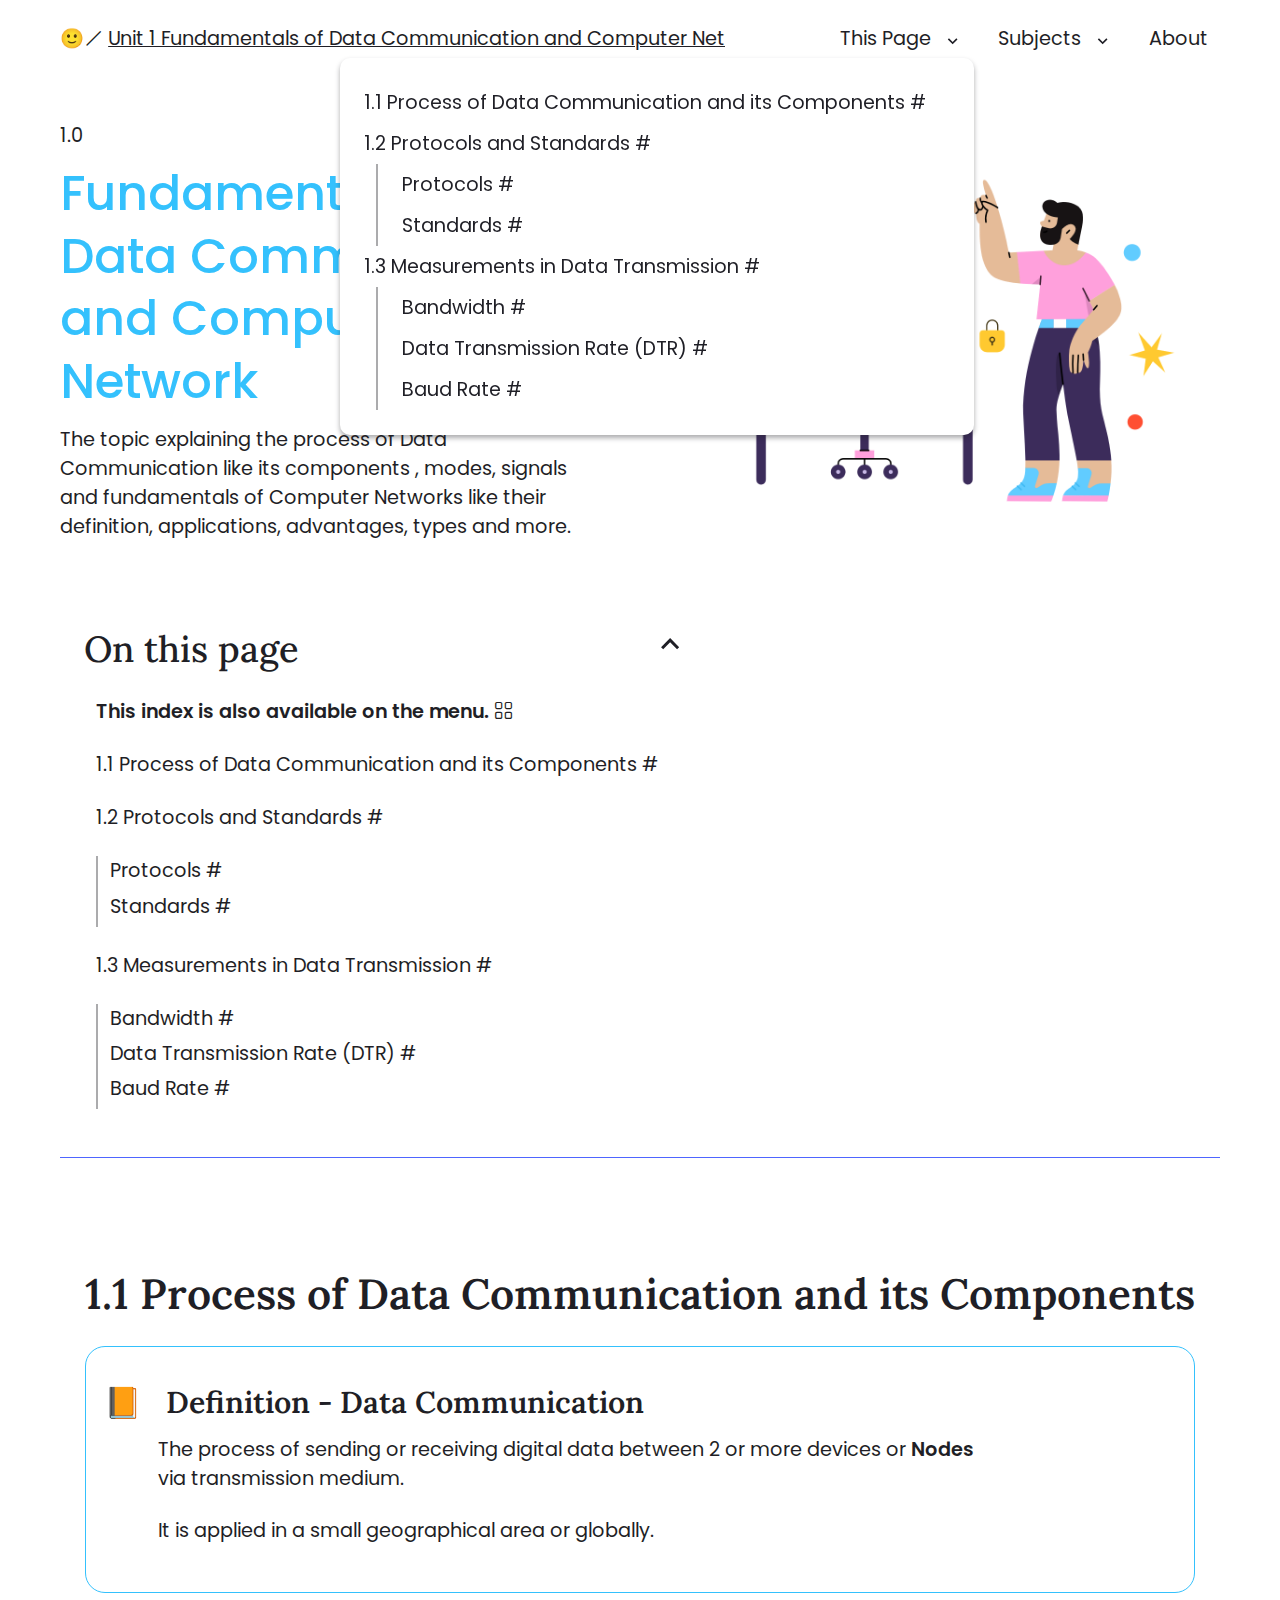
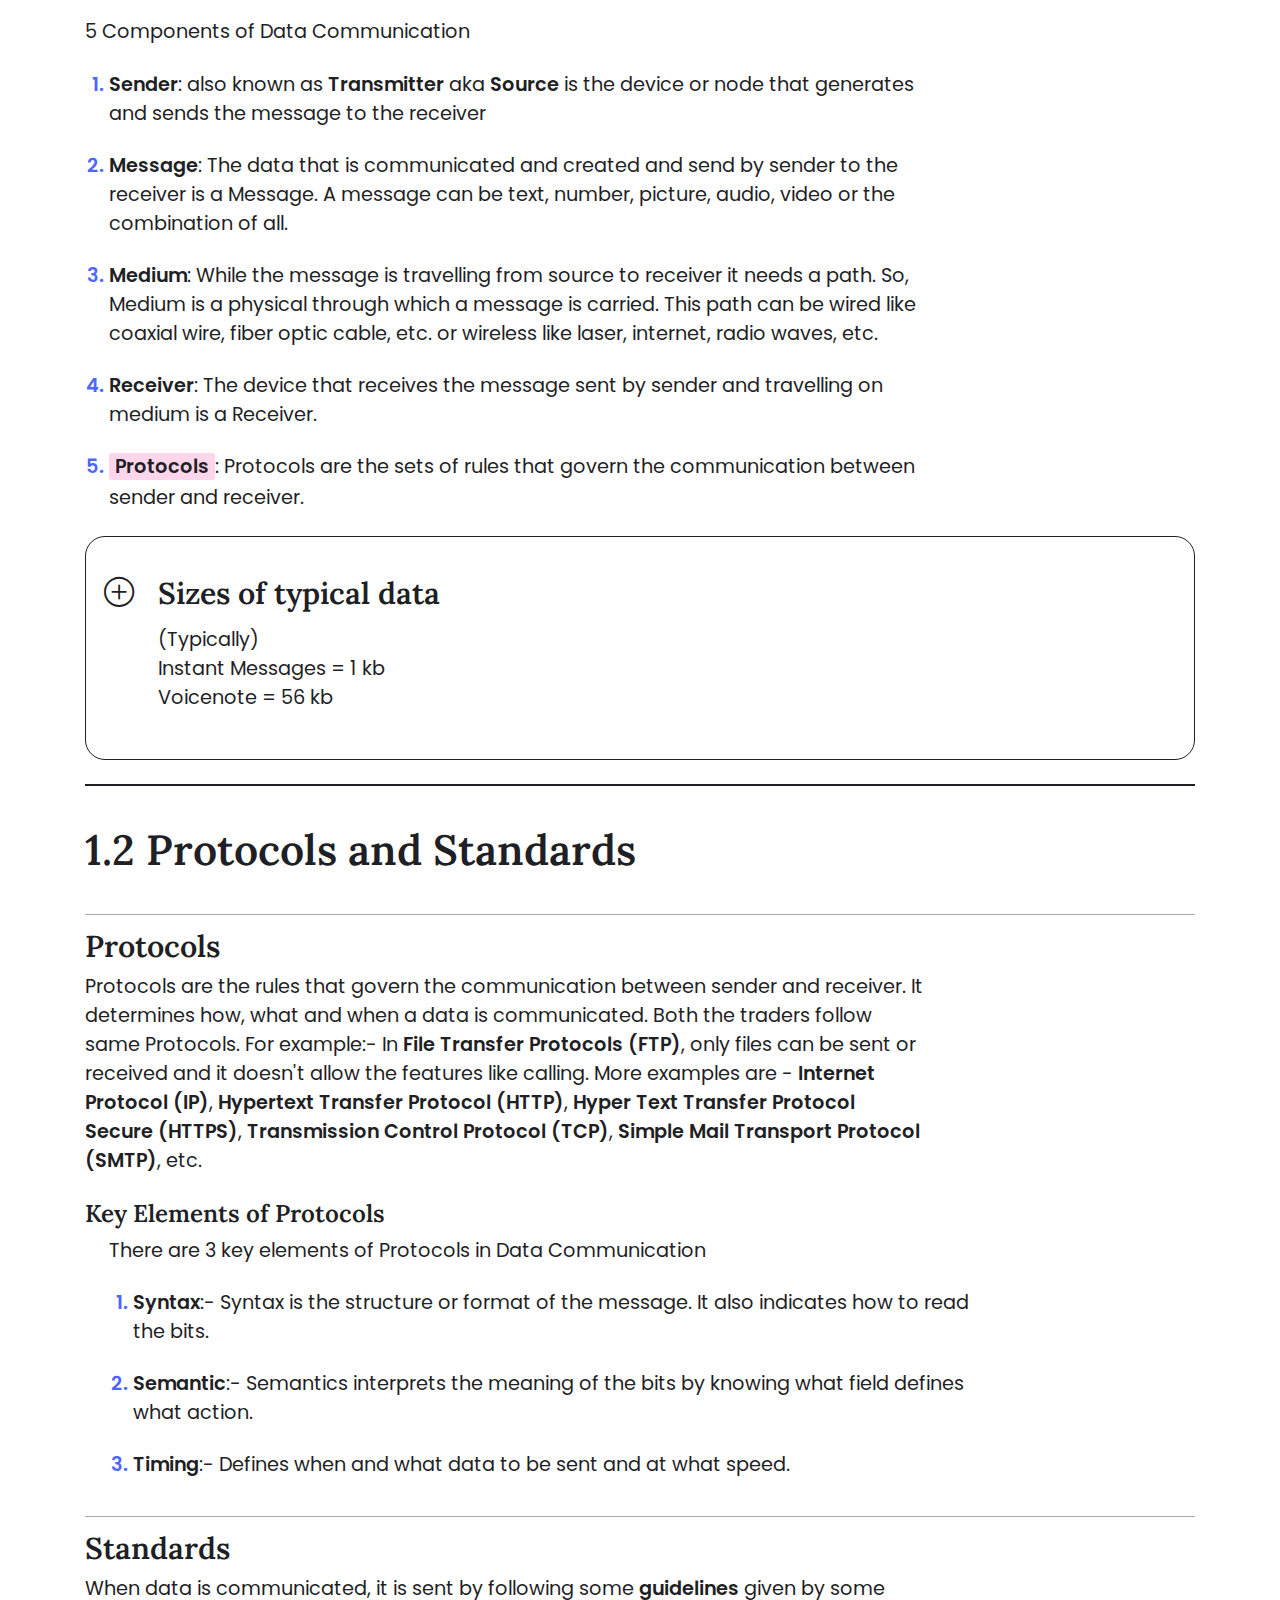
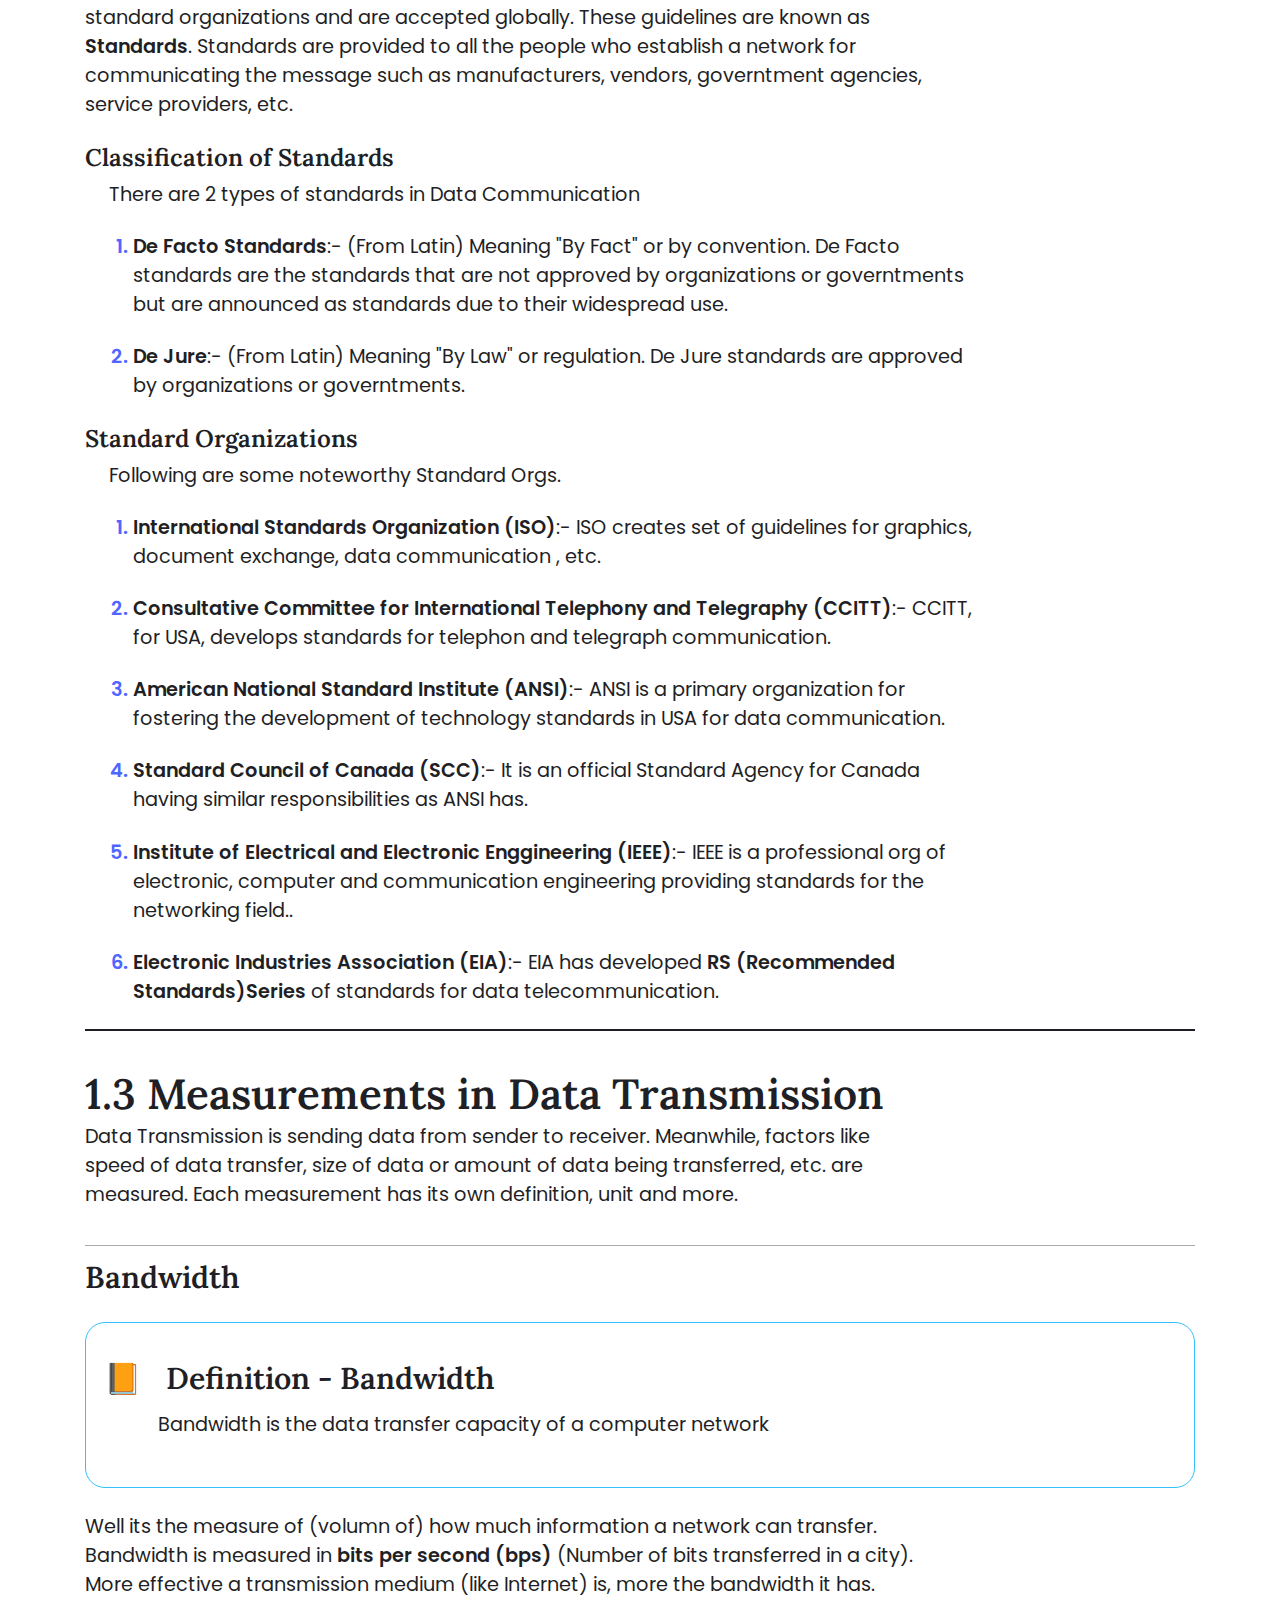
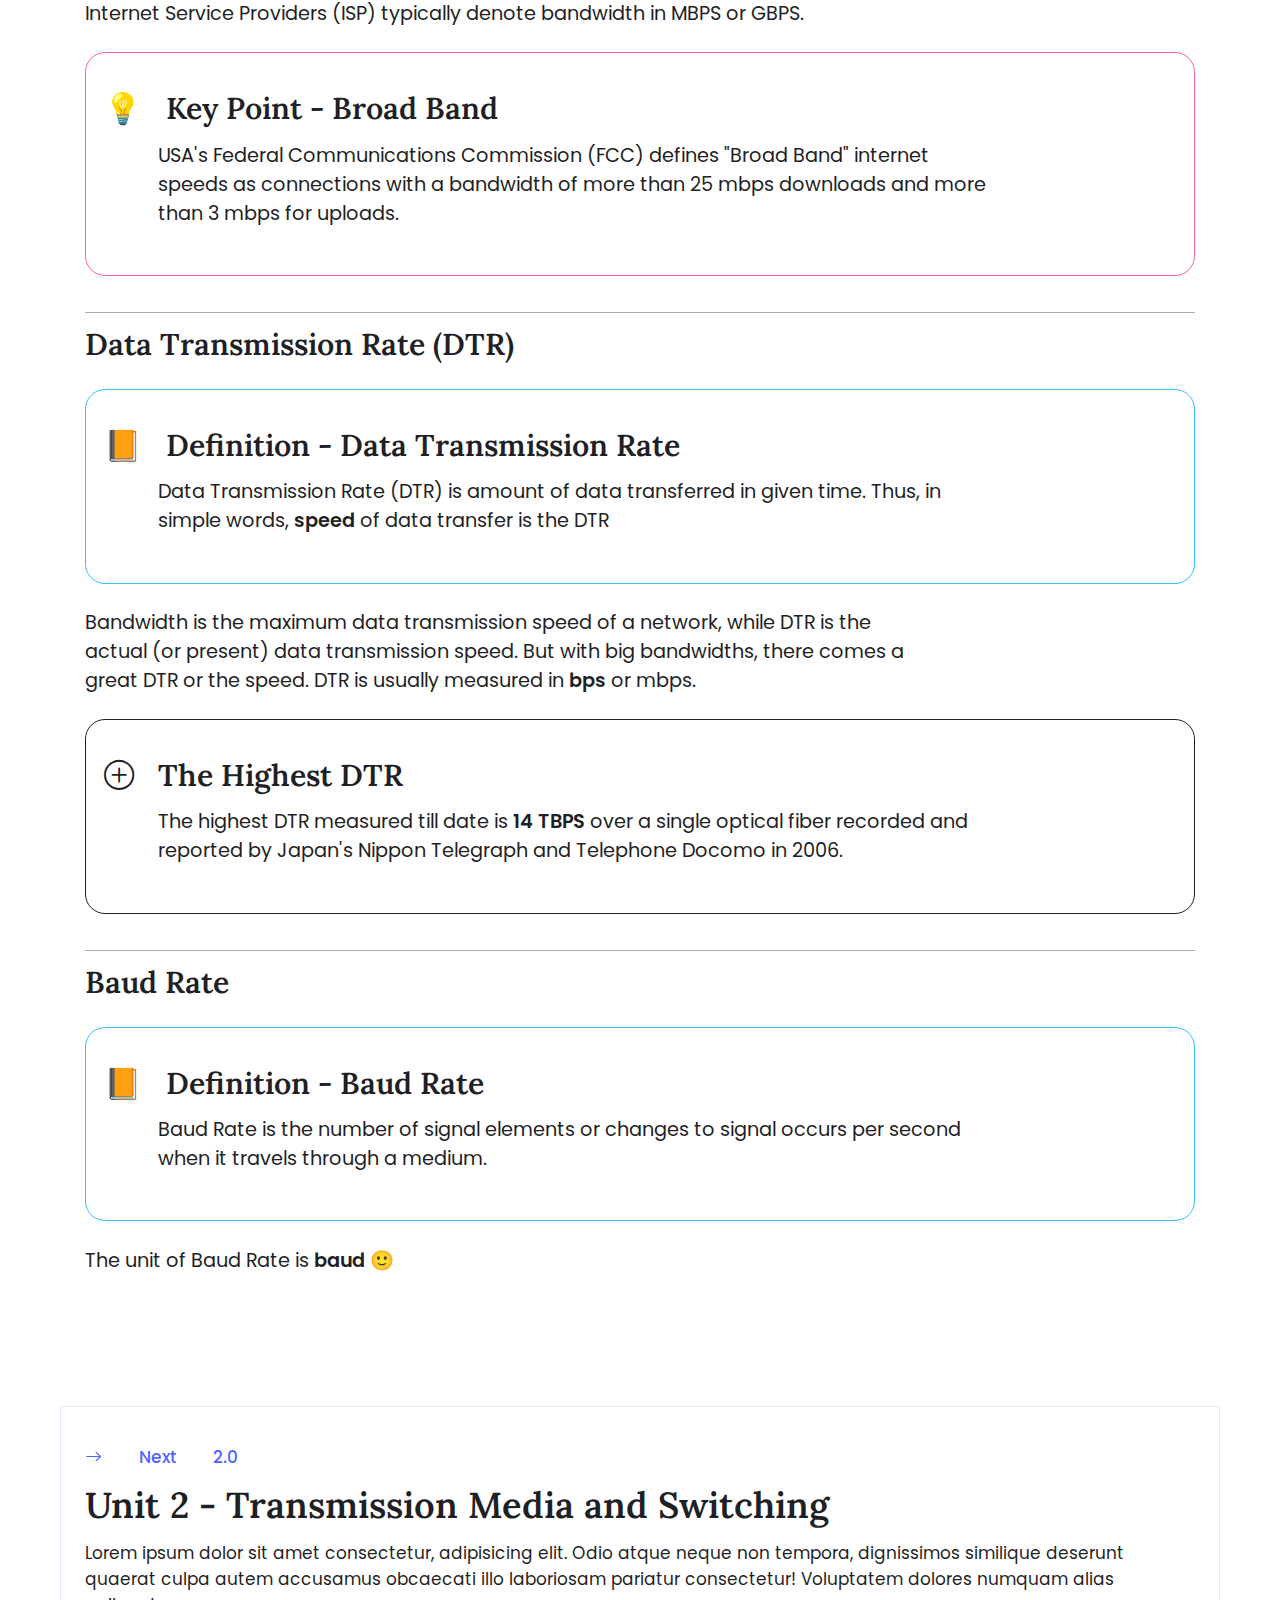
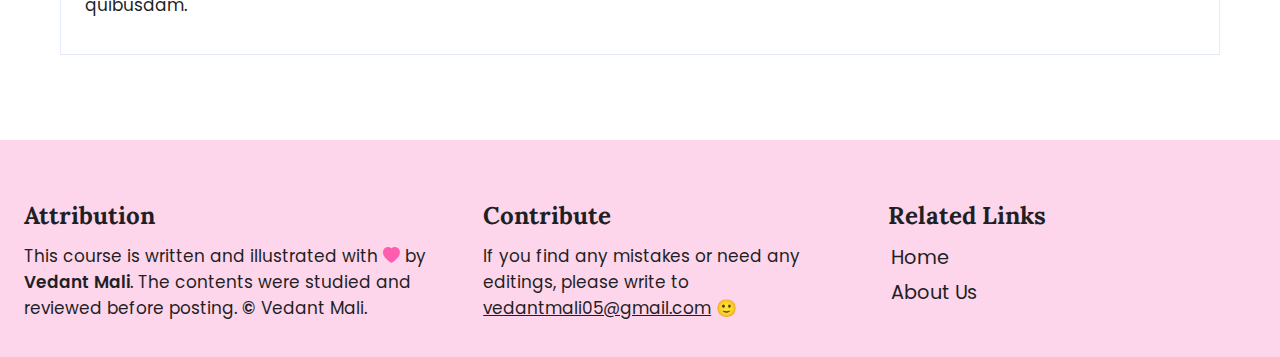
==== commit 7e2b8fba: "v0.10" ====
--- a/DCCU1.html
+++ b/DCCU1.html
@@ -38,9 +38,9 @@
             <!-- COURSE CONTENTS -->
             <div class="course-intro-contents">
                 <div class="eyebrow">1.0</div>
-                <h1 class="course-heading">8086-16 Bit Microprocessor</h1>
+                <h1 class="course-heading">Fundamentals of Data Communication and Computer Network</h1>
                 <p class="course-intro-para">
-                    The topic explaining the details of Microprocessors specifically 8086 Microprocessor like pipelining, memory segmentation, architecture of 8086 microprocessor and more.
+                    The topic explaining the process of Data Communication like its components , modes, signals and fundamentals of Computer Networks like their definition, applications, advantages, types and more.
                 </p>
             </div>
             <figure class="course-intro-hero">
@@ -67,8 +67,8 @@
         <!-- TOPIC PROSE -->
         <section class="topic-prose-wrapper">
             <article class="topic-prose">
-                <!-- TOPIC - 8086 Microprocessor -->
-                <h1 id="topic_processAndComponentsDCC" class="prose-heading-1">Process of Data Communication and its Components</h1>
+                <!-- TOPIC - Process of Data Communication and its Components -->
+                <h1 id="topic_processAndComponentsDCC" class="prose-heading-1">1.1 Process of Data Communication and its Components</h1>
                 <aside class="key definition">
                     <div class="key-header">
                         <span class="key-icon">📙</span>
@@ -88,12 +88,182 @@
                     <li class="prose-para"><span class="highlight">Medium</span>: While the message is travelling from source to receiver it needs a path. So, Medium is a physical through which a message is carried. This path can be wired like coaxial wire, fiber optic cable,
                         etc. or wireless like laser, internet, radio waves, etc.</li>
                     <li class="prose-para"><span class="highlight">Receiver</span>: The device that receives the message sent by sender and travelling on medium is a Receiver.</li>
-                    <li class="prose-para"><span class="highlight">Protocols</span>: Protocols are the sets of rules that govern the communication between sender and receiver. Both the traders follow same Protocols. For example:- In <span class="highlight">File Transfer Protocols (FTP)</span>,
-                        only files can be sent or received and it doesn't allow the features like calling. More examples are - <span class="highlight">Internet Protocol (IP)</span>, <span class="highlight">Hypertext Transfer Protocol (HTTP)</span>,
-                        <span class="highlight">Hyper Text Transfer Protocol Secure (HTTPS)</span>, <span class="highlight">Transmission Control Protocol (TCP)</span>, <span class="highlight">Simple Mail Transport Protocol (SMTP)</span>, etc.</li>
+                    <li class="prose-para"><span class="highlight"><a href="#topic_protocolsNStd">Protocols</a></span>: Protocols are the sets of rules that govern the communication between sender and receiver.</li>
                 </ol>
 
-            </article>
+                <aside class="key additonal-point">
+                    <div class="key-header">
+                        <span class="key-icon"><i class="bi bi-plus-circle"></i></span>
+                        <h2 class="prose-heading-2">Sizes of typical data</h2>
+                    </div>
+                    <div class="key-content">
+                        <p class="prose-para">(Typically) <br> Instant Messages = 1 kb <br>Voicenote = 56 kb</p>
+                    </div>
+                </aside>
+
+                <!-- Topic - Protocols and Standards -->
+                <h1 class="prose-heading-1" id="topic_protocolsNStd">1.2 Protocols and Standards</h1>
+                <!-- Subtopic - Protocols -->
+                <article class="subtopic-1">
+                    <h2 class="prose-heading-2" id="topic_protocols">Protocols</h2>
+                    <p class="prose-para">
+                        Protocols are the rules that govern the communication between sender and receiver. It determines how, what and when a data is communicated. Both the traders follow same Protocols. For example:- In
+                        <span class="highlight">File Transfer Protocols (FTP)</span>, only files can be sent or received and it doesn't allow the features like calling. More examples are - <span class="highlight">Internet Protocol (IP)</span>, <span class="highlight">Hypertext Transfer Protocol (HTTP)</span>,
+                        <span class="highlight">Hyper Text Transfer Protocol Secure (HTTPS)</span>, <span class="highlight">Transmission Control Protocol (TCP)</span>, <span class="highlight">Simple Mail Transport Protocol (SMTP)</span>, etc.
+                    </p>
+                    <article class="subtopic-2">
+                        <!-- Subtopic #3 - key Elements of Protocols -->
+                        <h3 class="prose-heading-3">
+                            Key Elements of Protocols
+                        </h3>
+                        <ol class="prose-list">
+                            <p class="prose-para">There are 3 key elements of Protocols in Data Communication</p>
+                            <li class="prose-para">
+                                <span class="highlight">Syntax</span>:- Syntax is the structure or format of the message. It also indicates how to read the bits.
+                            </li>
+                            <li class="prose-para">
+                                <span class="highlight">Semantic</span>:- Semantics interprets the meaning of the bits by knowing what field defines what action.
+                            </li>
+                            <li class="prose-para">
+                                <span class="highlight">Timing</span>:- Defines when and what data to be sent and at what speed.
+                            </li>
+                    </article>
+                </article>
+
+                <!-- Subtopic - Standards -->
+                <article class="subtopic-1">
+                    <h2 class="prose-heading-2" id="topic_standards">Standards</h2>
+                    <p class="prose-para">
+                        When data is communicated, it is sent by following some <span class="highlight">guidelines</span> given by some standard organizations and are accepted globally. These guidelines are known as <span class="highlight">Standards</span>.
+                        Standards are provided to all the people who establish a network for communicating the message such as manufacturers, vendors, governtment agencies, service providers, etc.
+                    </p>
+
+                    <!-- Subtopic #3 - Classification of Standards -->
+                    <article class="subtopic-2">
+                        <h3 class="prose-heading-3">
+                            Classification of Standards
+                        </h3>
+                        <ol class="prose-list">
+                            <p class="prose-para">There are 2 types of standards in Data Communication</p>
+                            <li class="prose-para">
+                                <span class="highlight">De Facto Standards</span>:- (From Latin) Meaning "By Fact" or by convention. De Facto standards are the standards that are not approved by organizations or governtments but are announced as standards
+                                due to their widespread use.
+                            </li>
+                            <li class="prose-para">
+                                <span class="highlight">De Jure</span>:- (From Latin) Meaning "By Law" or regulation. De Jure standards are approved by organizations or governtments.
+                            </li>
+                        </ol>
+
+                    </article>
+
+                    <!-- Subtopic #3 - Standard organizations -->
+                    <article class="subtopic-2">
+                        <h3 class="prose-heading-3">
+                            Standard Organizations
+                        </h3>
+                        <ol class="prose-list">
+                            <p class="prose-para">Following are some noteworthy Standard Orgs. </p>
+                            <li class="prose-para">
+                                <span class="highlight">International Standards Organization (ISO)</span>:- ISO creates set of guidelines for graphics, document exchange, data communication , etc.
+                            </li>
+                            <li class="prose-para">
+                                <span class="highlight">Consultative Committee for International Telephony and Telegraphy (CCITT)</span>:- CCITT, for USA, develops standards for telephon and telegraph communication.
+                            </li>
+                            <li class="prose-para">
+                                <span class="highlight">
+                                    American National Standard Institute (ANSI)</span>:- ANSI is a primary organization for fostering the development of technology standards in USA for data communication.
+                            </li>
+                            <li class="prose-para">
+                                <span class="highlight">Standard Council of Canada (SCC)</span>:- It is an official Standard Agency for Canada having similar responsibilities as ANSI has.
+                            </li>
+                            <li class="prose-para">
+                                <span class="highlight">Institute of Electrical and Electronic Enggineering (IEEE)</span>:- IEEE is a professional org of electronic, computer and communication engineering providing standards for the networking field..
+                            </li>
+                            <li class="prose-para">
+                                <span class="highlight">Electronic Industries Association (EIA)</span>:- EIA has developed <span class="highlight"> RS (Recommended Standards)Series</span> of standards for data telecommunication.
+                            </li>
+                    </article>
+                </article>
+
+                <!-- Topic - Measurements in Data Transmission -->
+                <h1 class="prose-heading-1" id="topic_meausreDataTrans">
+                    1.3 Measurements in Data Transmission
+                </h1>
+                <p class="prose-para">
+                    Data Transmission is sending data from sender to receiver. Meanwhile, factors like speed of data transfer, size of data or amount of data being transferred, etc. are measured. Each measurement has its own definition, unit and more.
+                </p>
+
+                <!-- Subtopic - Bandwidth -->
+                <article class="subtopic-1">
+                    <h2 class="prose-heading-2" id="topic_bandwidth">Bandwidth</h2>
+                    <aside class="key definition">
+                        <div class="key-header">
+                            <span class="key-icon">📙</span>
+                            <h2 class="prose-heading-2">Definition - Bandwidth</h2>
+                        </div>
+                        <div class="key-content">
+                            <p class="prose-para"> Bandwidth is the data transfer capacity of a computer network</p>
+                        </div>
+                    </aside>
+                    <p class="prose-para">
+                        Well its the measure of (volumn of) how much information a network can transfer. Bandwidth is measured in <span class="highlight">bits per second (bps)</span> (Number of bits transferred in a city). More effective a transmission
+                        medium (like Internet) is, more the bandwidth it has. Internet Service Providers (ISP) typically denote bandwidth in MBPS or GBPS.
+                    </p>
+
+                    <aside class="key callout">
+                        <div class="key-header">
+                            <span class="key-icon">💡</span>
+                            <h2 class="prose-heading-2">Key Point - Broad Band</h2>
+                        </div>
+                        <div class="key-content">
+                            <p class="prose-para">USA's Federal Communications Commission (FCC) defines "Broad Band" internet speeds as connections with a bandwidth of more than 25 mbps downloads and more than 3 mbps for uploads.</p>
+                        </div>
+                    </aside>
+                </article>
+
+                <!-- Subtopic - Data Transmission Rate (DTR) -->
+                <article class="subtopic-1">
+                    <h2 class="prose-heading-2" id="topic_dataTransRate">Data Transmission Rate (DTR)</h2>
+                    <aside class="key definition">
+                        <div class="key-header">
+                            <span class="key-icon">📙</span>
+                            <h2 class="prose-heading-2">Definition - Data Transmission Rate</h2>
+                        </div>
+                        <div class="key-content">
+                            <p class="prose-para"> Data Transmission Rate (DTR) is amount of data transferred in given time. Thus, in simple words, <span class="highlight">speed</span> of data transfer is the DTR </p>
+                        </div>
+                    </aside>
+                    <p class="prose-para">
+                        Bandwidth is the maximum data transmission speed of a network, while DTR is the actual (or present) data transmission speed. But with big bandwidths, there comes a great DTR or the speed. DTR is usually measured in <span class="highlight">bps</span>                        or mbps.
+                    </p>
+                    <aside class="key additonal-point">
+                        <div class="key-header">
+                            <span class="key-icon"><i class="bi bi-plus-circle"></i></span>
+                            <h2 class="prose-heading-2">The Highest DTR </h2>
+                        </div>
+                        <div class="key-content">
+                            <p class="prose-para">
+                                The highest DTR measured till date is <span class="highlight">14 TBPS</span> over a single optical fiber recorded and reported by Japan's Nippon Telegraph and Telephone Docomo in 2006.
+                            </p>
+                        </div>
+                    </aside>
+                </article>
+
+                <!-- Subtopic - Baud Rate -->
+                <article class="subtopic-1">
+                    <h2 class="prose-heading-2" id="topic_baudRate">Baud Rate</h2>
+                    <aside class="key definition">
+                        <div class="key-header">
+                            <span class="key-icon">📙</span>
+                            <h2 class="prose-heading-2">Definition - Baud Rate</h2>
+                        </div>
+                        <div class="key-content">
+                            <p class="prose-para"> Baud Rate is the number of signal elements or changes to signal occurs per second when it travels through a medium.</p>
+                        </div>
+                    </aside>
+                    <p class="prose-para">The unit of Baud Rate is <span class="highlight">baud</span> 🙂
+                    </p>
+                </article>
         </section>
 
         <!-- PROSE ENDS -->
@@ -105,7 +275,7 @@
                     <span><i class="bi bi-arrow-right"></i></span><span>Next</span><span class="prose-num">2.0</span>
                 </div>
                 <h1 class="adj-prose-topic">
-                    Unit 2 - The Art of Assembly Language Programming
+                    Unit 2 - Transmission Media and Switching
                 </h1>
                 <p class="prose-description">
                     Lorem ipsum dolor sit amet consectetur, adipisicing elit. Odio atque neque non tempora, dignissimos similique deserunt quaerat culpa autem accusamus obcaecati illo laboriosam pariatur consectetur! Voluptatem dolores numquam alias quibusdam.
--- a/style-header.css
+++ b/style-header.css
@@ -32,7 +32,7 @@
     height: 3rem;
 }
 
-.header-breadcrumb :is(a) {
+.header-breadcrumb :is(a):not(.logo) {
     font-weight: 400;
     text-decoration: underline;
     white-space: nowrap;
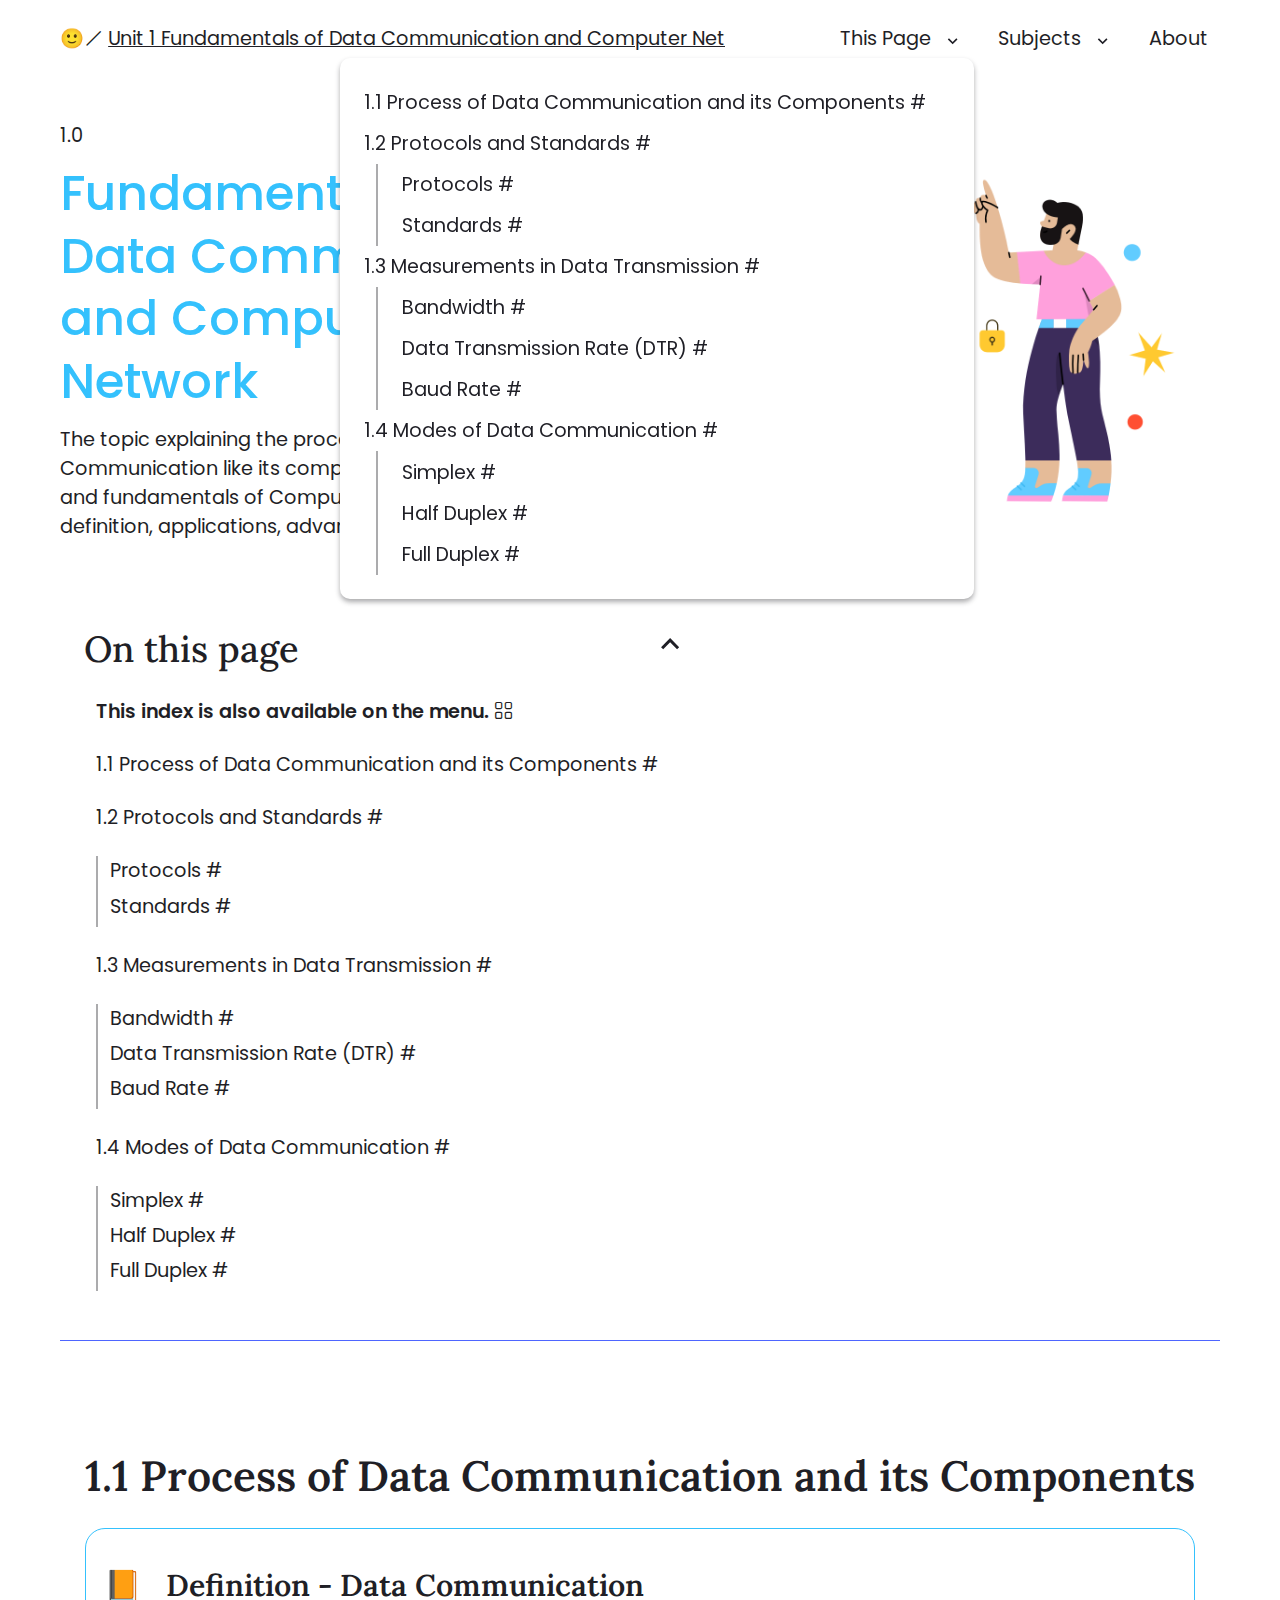
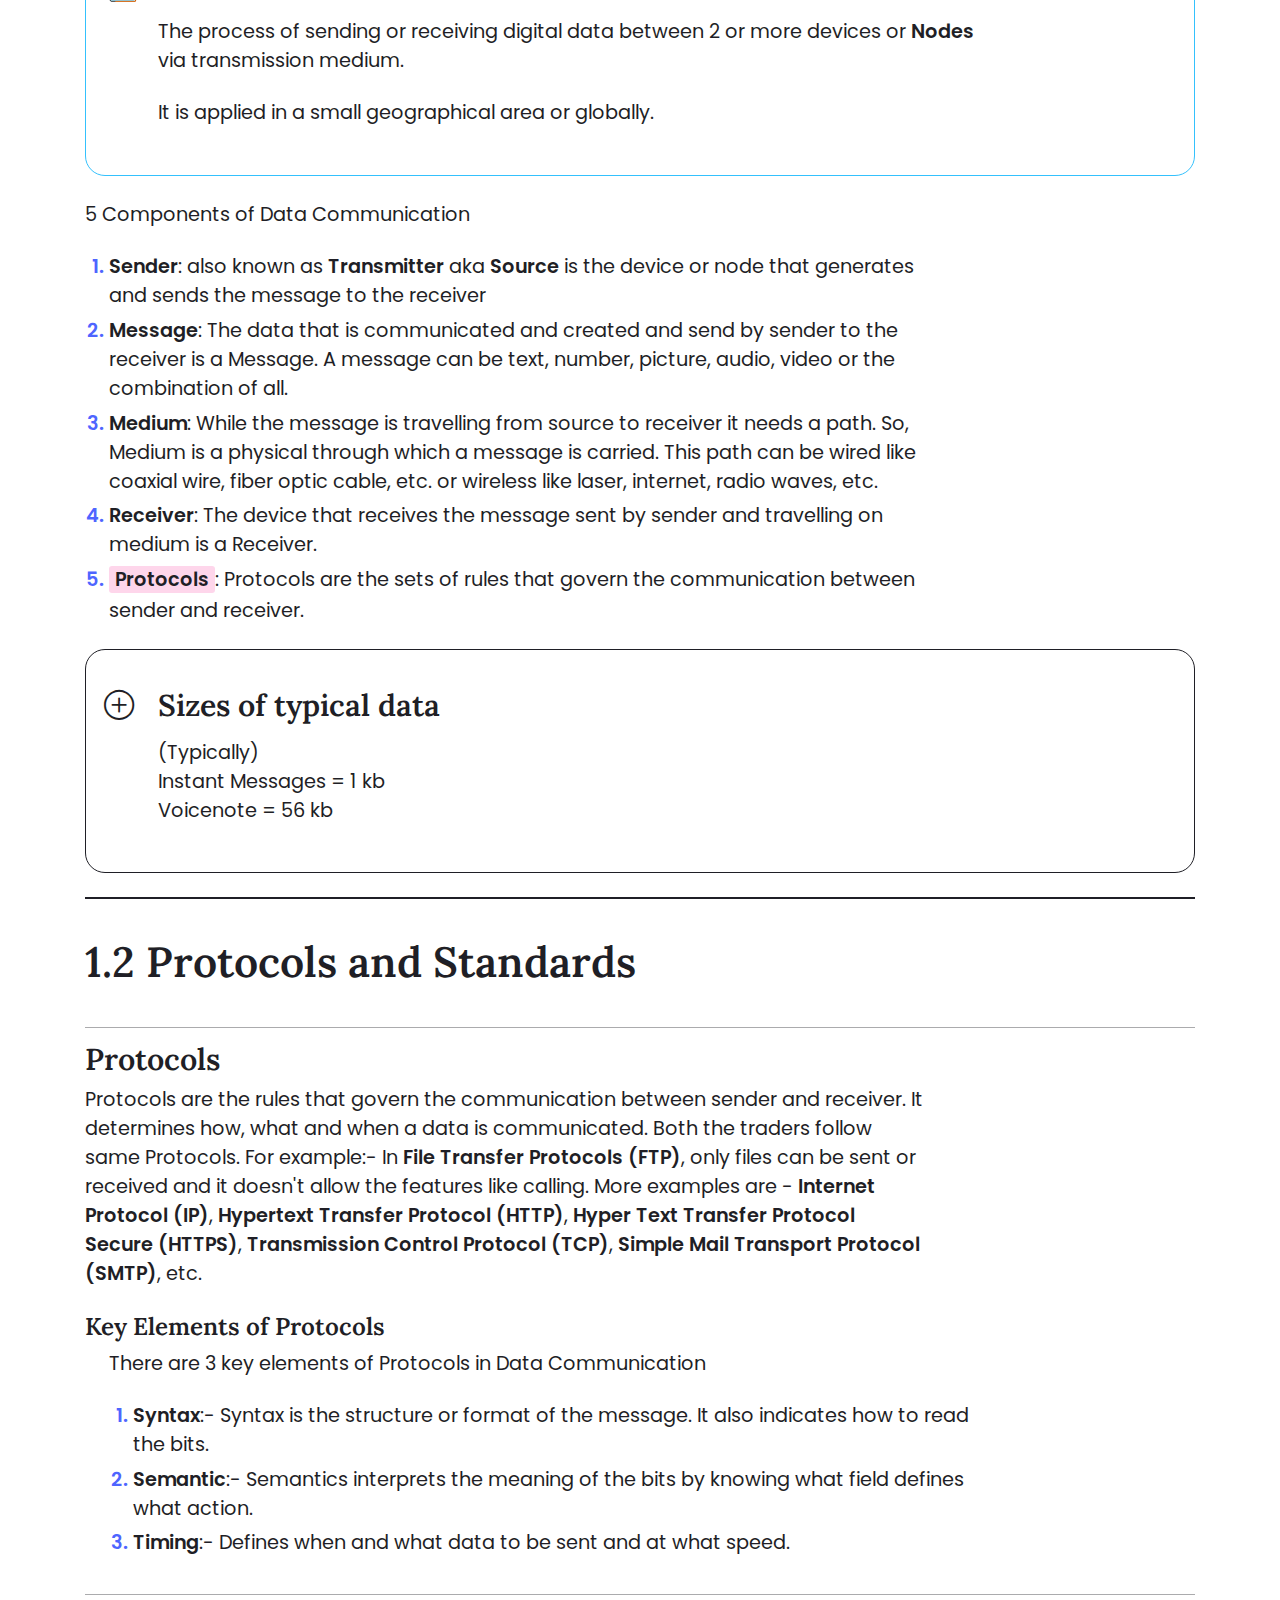
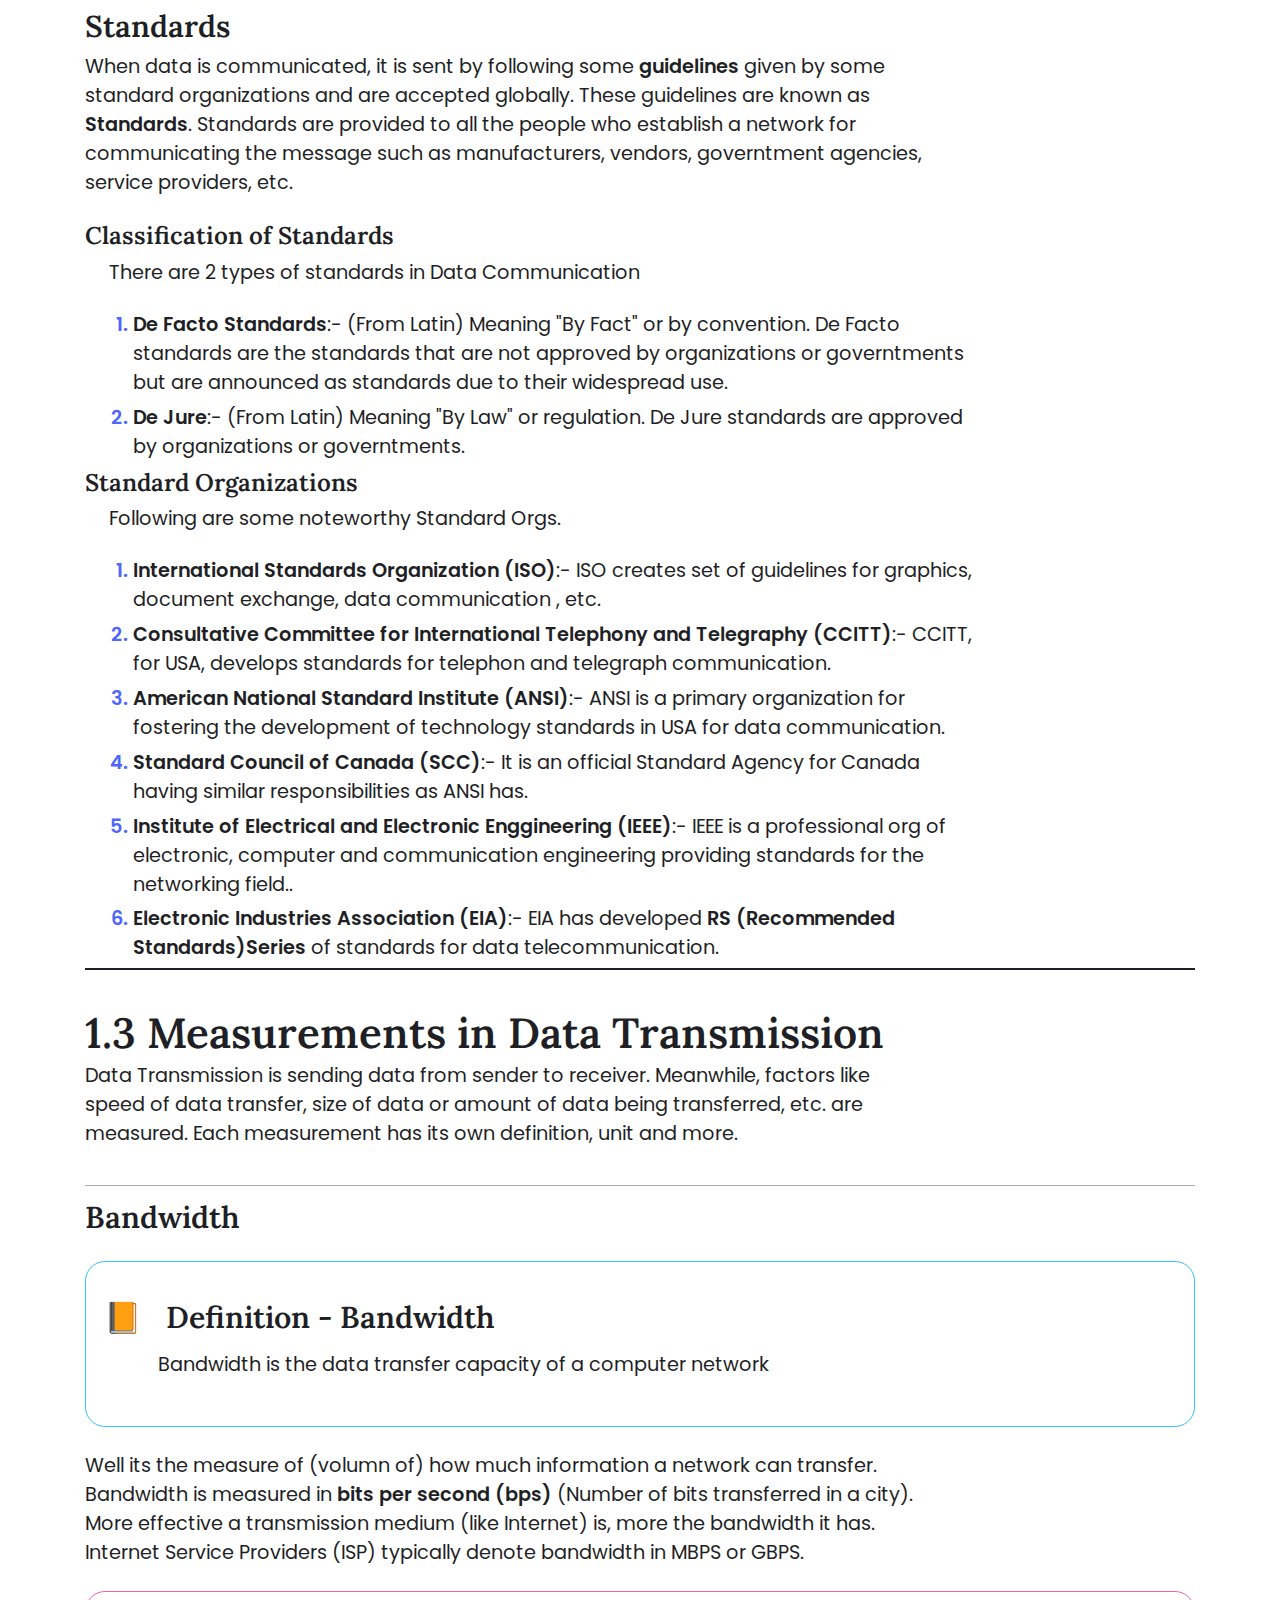
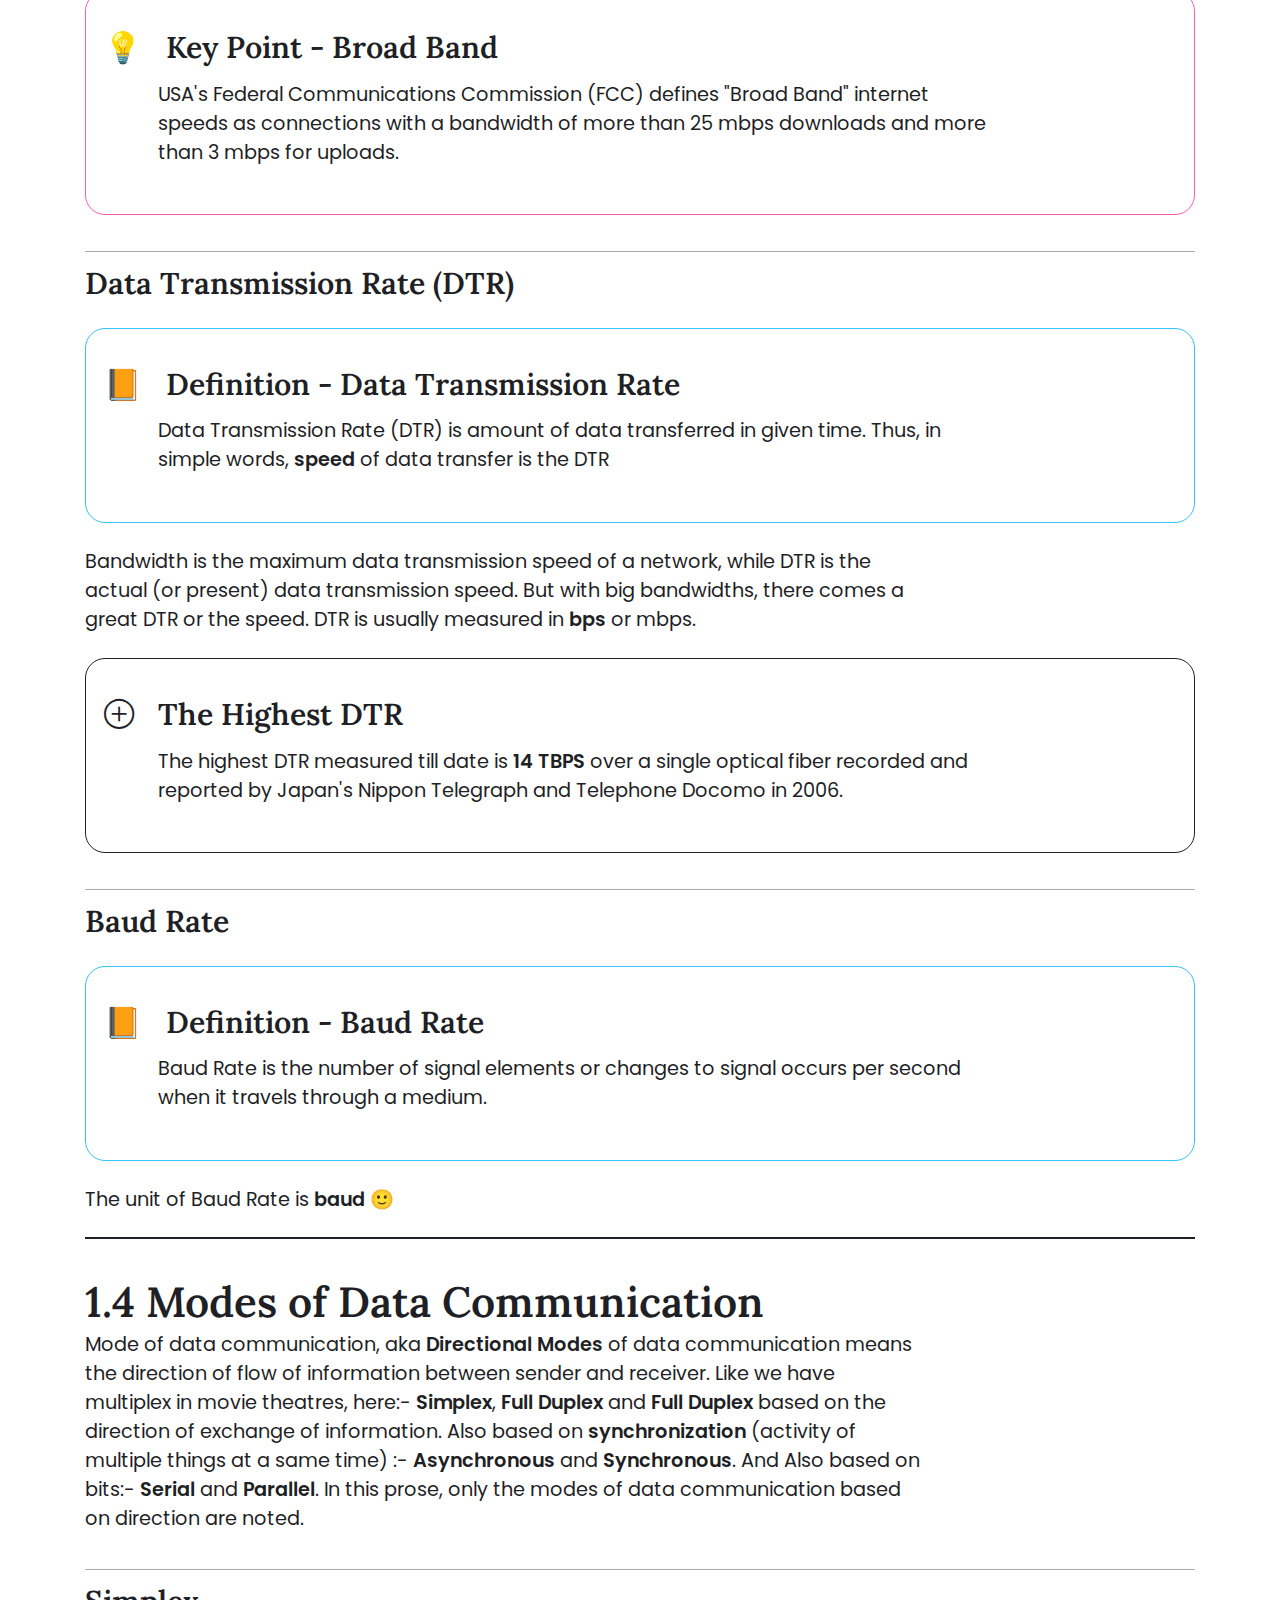
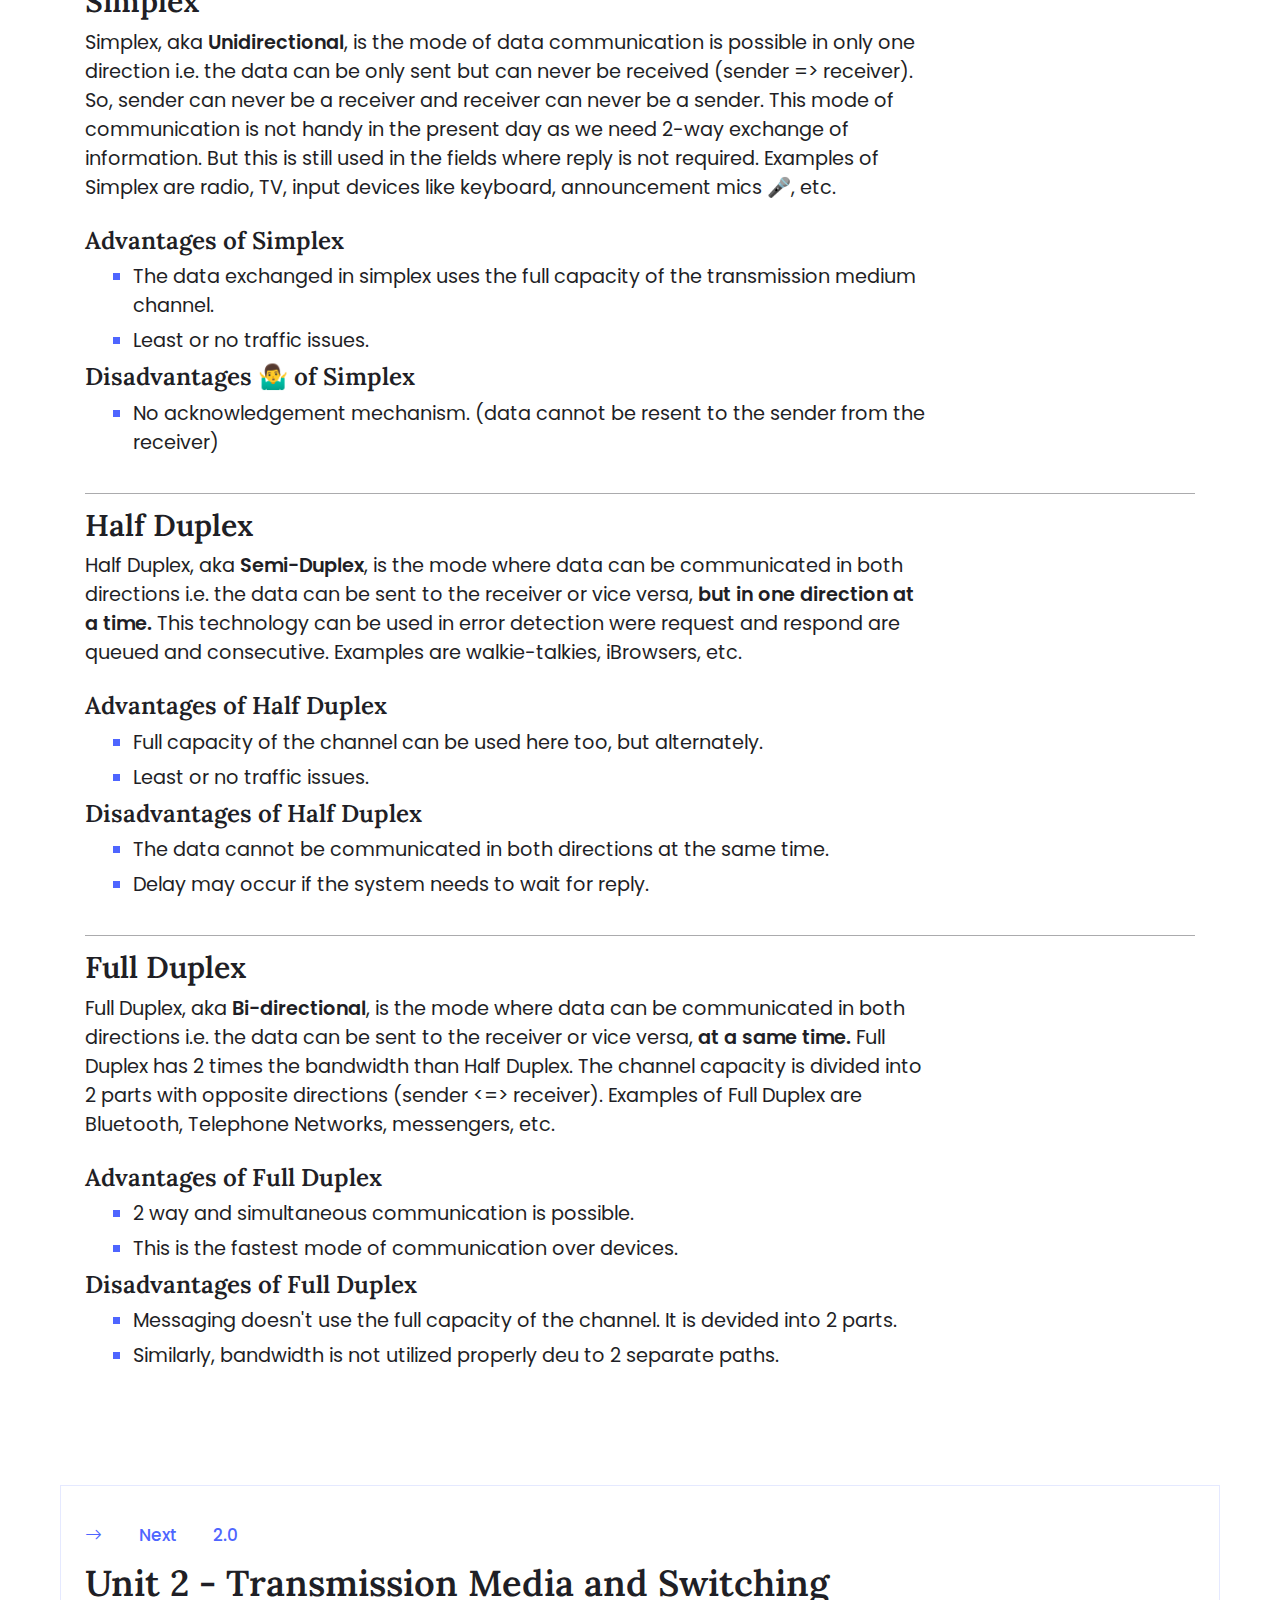
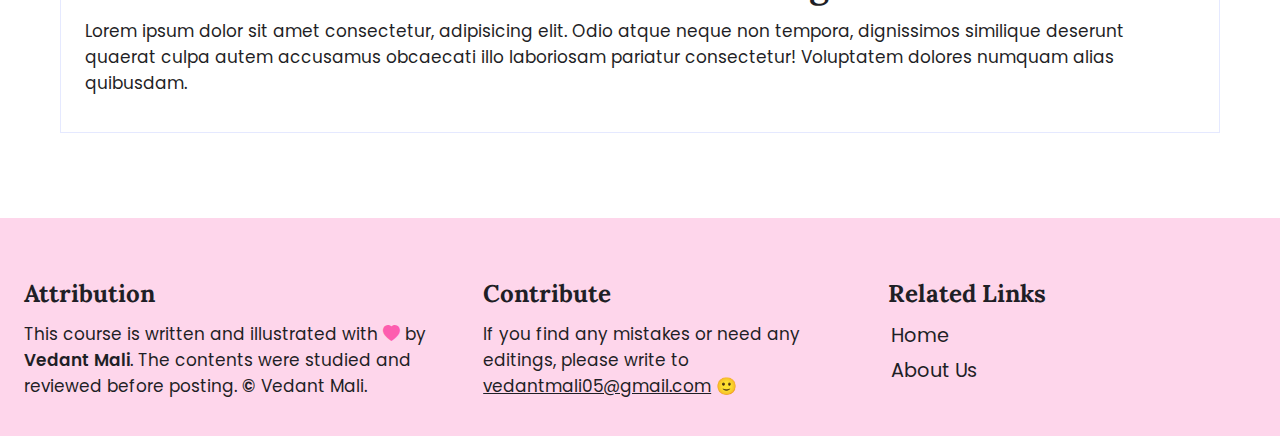
==== commit a81ca31f: "v0.10" ====
--- a/DCCU1.html
+++ b/DCCU1.html
@@ -182,6 +182,7 @@
                             <li class="prose-para">
                                 <span class="highlight">Electronic Industries Association (EIA)</span>:- EIA has developed <span class="highlight"> RS (Recommended Standards)Series</span> of standards for data telecommunication.
                             </li>
+                        </ol>
                     </article>
                 </article>
 
@@ -264,6 +265,131 @@
                     <p class="prose-para">The unit of Baud Rate is <span class="highlight">baud</span> 🙂
                     </p>
                 </article>
+
+                <!-- Topic - Modes of Data Communication -->
+                <h1 class="prose-heading-1" id="topic_modeDataComm">
+                    1.4 Modes of Data Communication
+                </h1>
+                <p class="prose-para">
+                    Mode of data communication, aka <span class="highlight">Directional Modes</span> of data communication means the direction of flow of information between sender and receiver. Like we have multiplex in movie theatres, here:-
+                    <span class="highlight">Simplex</span>, <span class="highlight">Full Duplex</span> and <span class="highlight">Full Duplex</span> based on the direction of exchange of information. Also based on <span class="highlight">synchronization</span>                    (activity of multiple things at a same time) :- <span class="highlight">Asynchronous</span> and <span class="highlight">Synchronous</span>. And Also based on bits:- <span class="highlight">Serial</span> and <span class="highlight">Parallel</span>.
+                    In this prose, only the modes of data communication based on direction are noted.
+                </p>
+
+                <!-- Subtopic #2 - Simplex -->
+                <article class="subtopic-1">
+                    <h2 class="prose-heading-2" id="topic_simplex">
+                        Simplex
+                    </h2>
+                    <p class="prose-para">
+                        Simplex, aka <span class="highlight">Unidirectional</span>, is the mode of data communication is possible in only one direction i.e. the data can be only sent but can never be received (sender => receiver). So, sender can never
+                        be a receiver and receiver can never be a sender. This mode of communication is not handy in the present day as we need 2-way exchange of information. But this is still used in the fields where reply is not required. Examples of
+                        Simplex are radio, TV, input devices like keyboard, announcement mics 🎤, etc.
+                    </p>
+
+                    <!-- Subtopic #3 - Advantages of Simplex -->
+                    <article class="subtopic-2">
+                        <h3 class="prose-heading-3">
+                            Advantages of Simplex
+                        </h3>
+                        <ul class="prose-list">
+                            <li class="prose-para">
+                                The data exchanged in simplex uses the full capacity of the transmission medium channel.
+                            </li>
+                            <li class="prose-para">
+                                Least or no traffic issues.
+                            </li>
+                        </ul>
+                    </article>
+                    <!-- Subtopic #3 - Disadvantages of Simplex -->
+                    <article class="subtopic-2">
+                        <h3 class="prose-heading-3">
+                            Disadvantages 🤷‍♂️ of Simplex
+                        </h3>
+                        <ul class="prose-list">
+                            <li class="prose-para">
+                                No acknowledgement mechanism. (data cannot be resent to the sender from the receiver)
+                            </li>
+                        </ul>
+                    </article>
+
+                    <!-- Subtopic #2 - Half Duplex -->
+                    <article class="subtopic-1">
+                        <h2 class="prose-heading-2" id="topic_halfDuplex">
+                            Half Duplex
+                        </h2>
+                        <p class="prose-para">
+                            Half Duplex, aka <span class="highlight">Semi-Duplex</span>, is the mode where data can be communicated in both directions i.e. the data can be sent to the receiver or vice versa, <span class="highlight">but in one direction at a time.</span>                            This technology can be used in error detection were request and respond are queued and consecutive. Examples are walkie-talkies, iBrowsers, etc. </p>
+
+                        <!-- Subtopic #3 - Advantages of Half Duplex -->
+                        <article class="subtopic-2">
+                            <h3 class="prose-heading-3">
+                                Advantages of Half Duplex
+                            </h3>
+                            <ul class="prose-list">
+                                <li class="prose-para">
+                                    Full capacity of the channel can be used here too, but alternately.
+                                </li>
+                                <li class="prose-para">
+                                    Least or no traffic issues.
+                                </li>
+                            </ul>
+                        </article>
+                        <!-- Subtopic #3 - Disadvantages of Half Duplex -->
+                        <article class="subtopic-2">
+                            <h3 class="prose-heading-3">
+                                Disadvantages of Half Duplex
+                            </h3>
+                            <ul class="prose-list">
+                                <li class="prose-para">
+                                    The data cannot be communicated in both directions at the same time.
+                                </li>
+                                <li class="prose-para">
+                                    Delay may occur if the system needs to wait for reply.
+                                </li>
+                            </ul>
+                        </article>
+
+                        <!-- Subtopic #2 - Full Duplex -->
+                        <article class="subtopic-1">
+                            <h2 class="prose-heading-2" id="topic_fullDuplex">
+                                Full Duplex
+                            </h2>
+                            <p class="prose-para">
+                                Full Duplex, aka <span class="highlight">Bi-directional</span>, is the mode where data can be communicated in both directions i.e. the data can be sent to the receiver or vice versa, <span class="highlight"> at a same time.</span>                                Full Duplex has 2 times the bandwidth than Half Duplex. The channel capacity is divided into 2 parts with opposite directions (sender
+                                <=> receiver). Examples of Full Duplex are Bluetooth, Telephone Networks, messengers, etc.
+                            </p>
+
+                            <!-- Subtopic #3 - Advantages of Full Duplex -->
+                            <article class="subtopic-2">
+                                <h3 class="prose-heading-3">
+                                    Advantages of Full Duplex
+                                </h3>
+                                <ul class="prose-list">
+                                    <li class="prose-para">
+                                        2 way and simultaneous communication is possible.
+                                    </li>
+                                    <li class="prose-para">
+                                        This is the fastest mode of communication over devices.
+                                    </li>
+                                </ul>
+                            </article>
+                            <!-- Subtopic #3 - Disadvantages of Full Duplex -->
+                            <article class="subtopic-2">
+                                <h3 class="prose-heading-3">
+                                    Disadvantages of Full Duplex
+                                </h3>
+                                <ul class="prose-list">
+                                    <li class="prose-para">
+                                        Messaging doesn't use the full capacity of the channel. It is devided into 2 parts.
+                                    </li>
+                                    <li class="prose-para">
+                                        Similarly, bandwidth is not utilized properly deu to 2 separate paths.
+                                    </li>
+                                </ul>
+                            </article>
+
+
         </section>
 
         <!-- PROSE ENDS -->
--- a/style-prose.css
+++ b/style-prose.css
@@ -37,6 +37,10 @@
     font-weight: 400;
     font-size: 1.6rem;
     margin-bottom: 1.2em;
+}
+
+li.prose-para {
+    margin-bottom: .3em;
 }
 
 .prose-para :is(.highlight) {
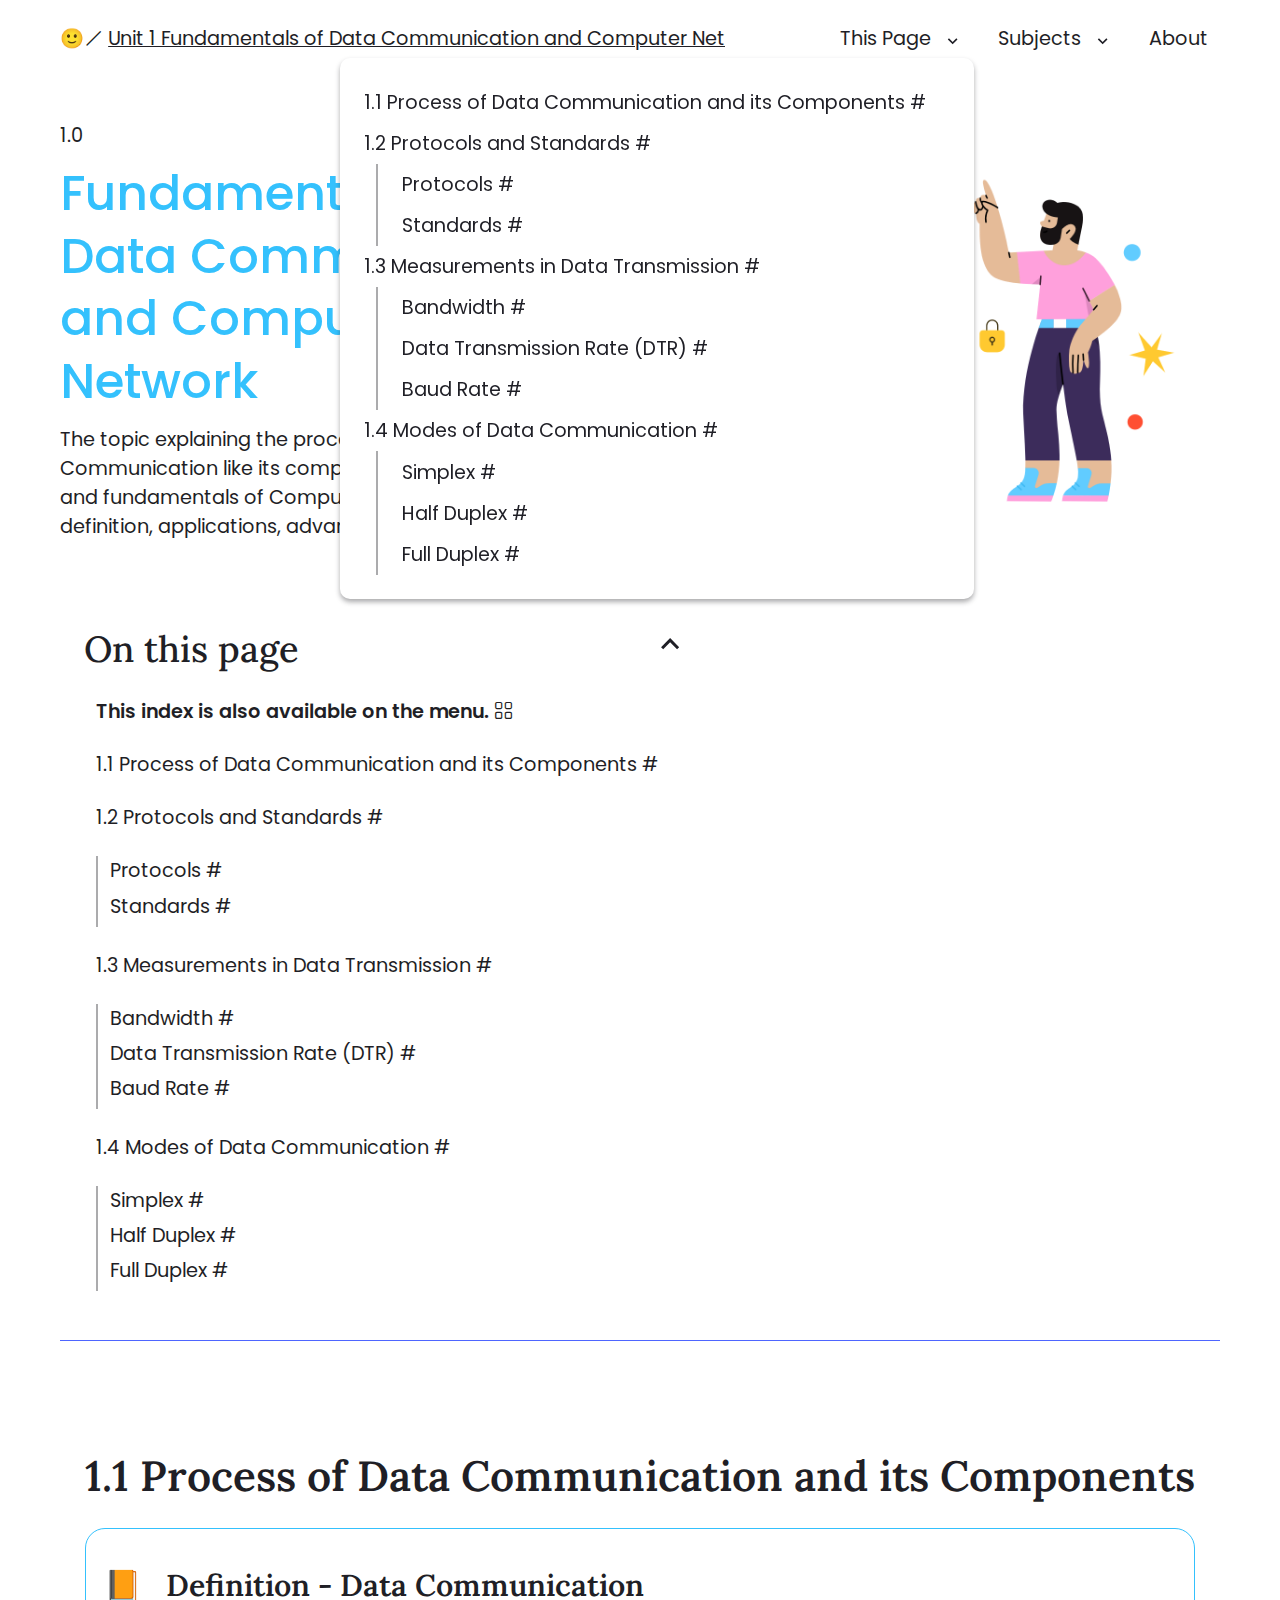
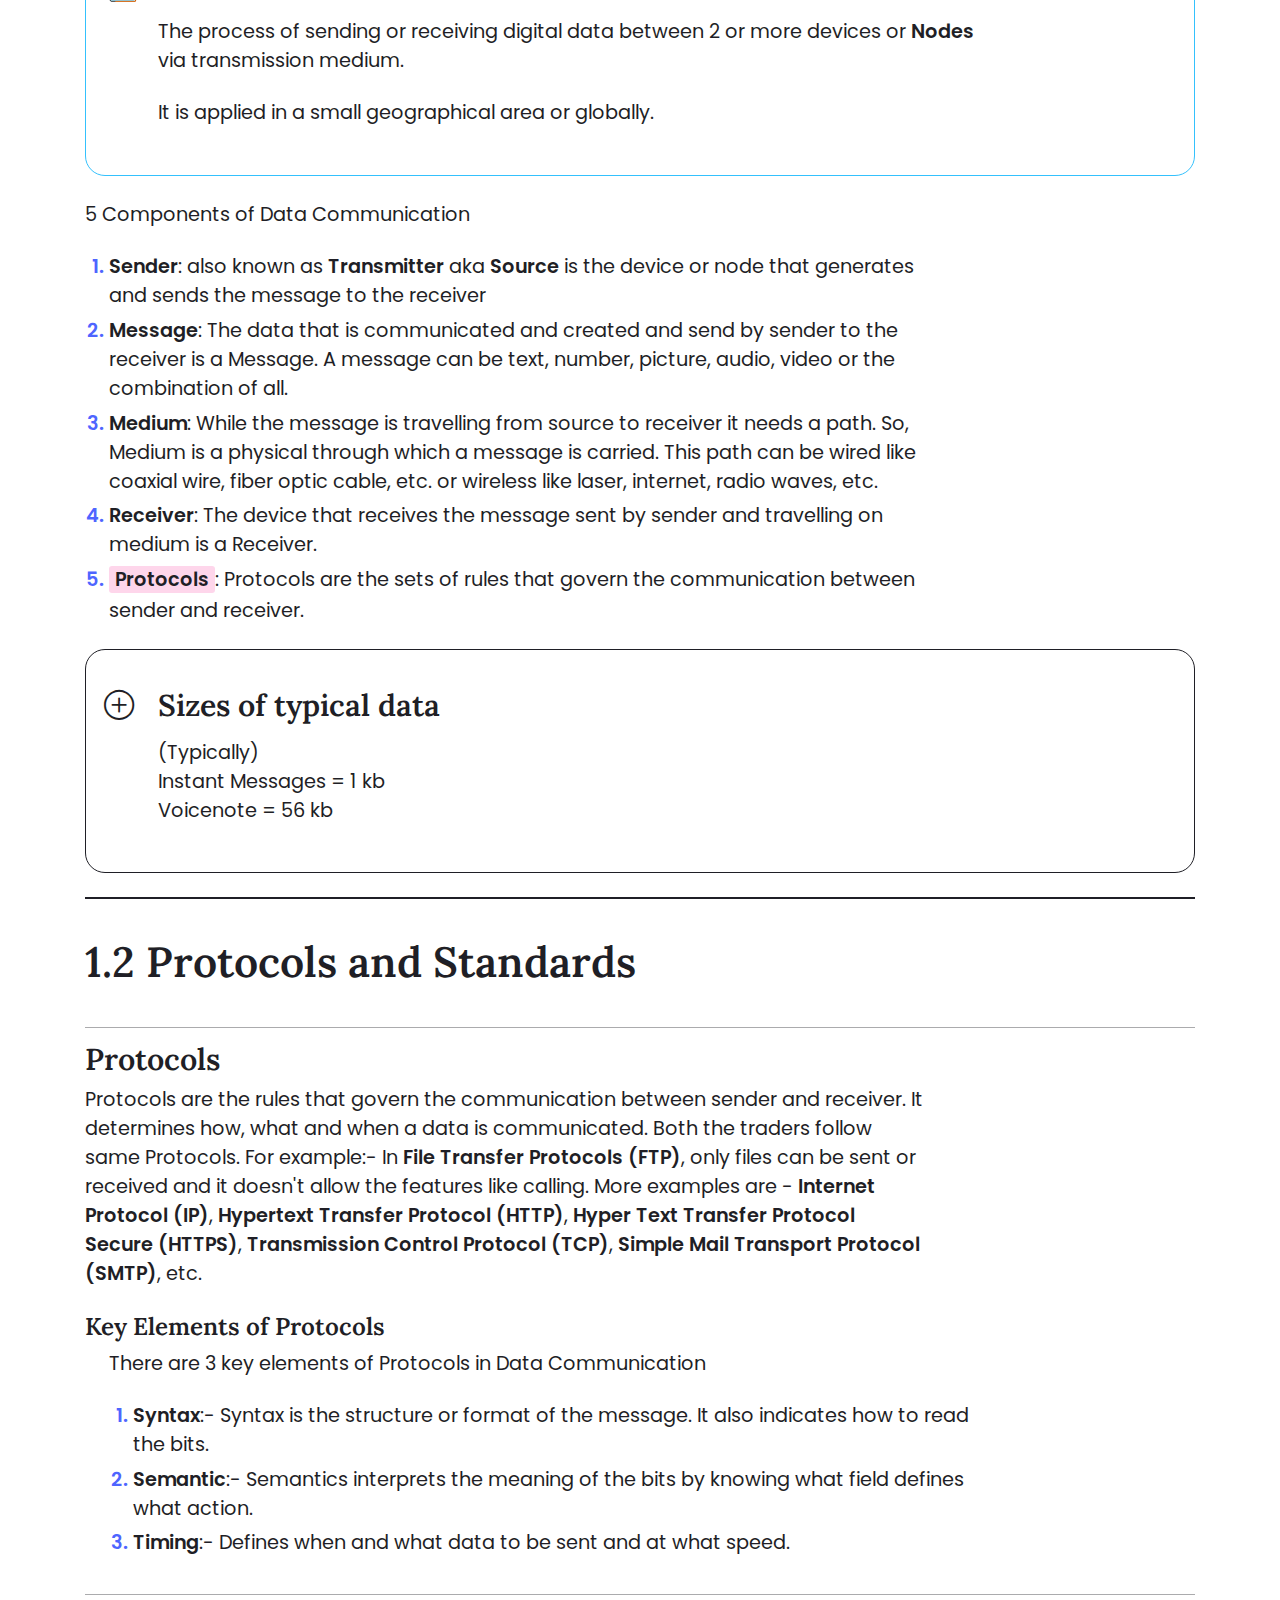
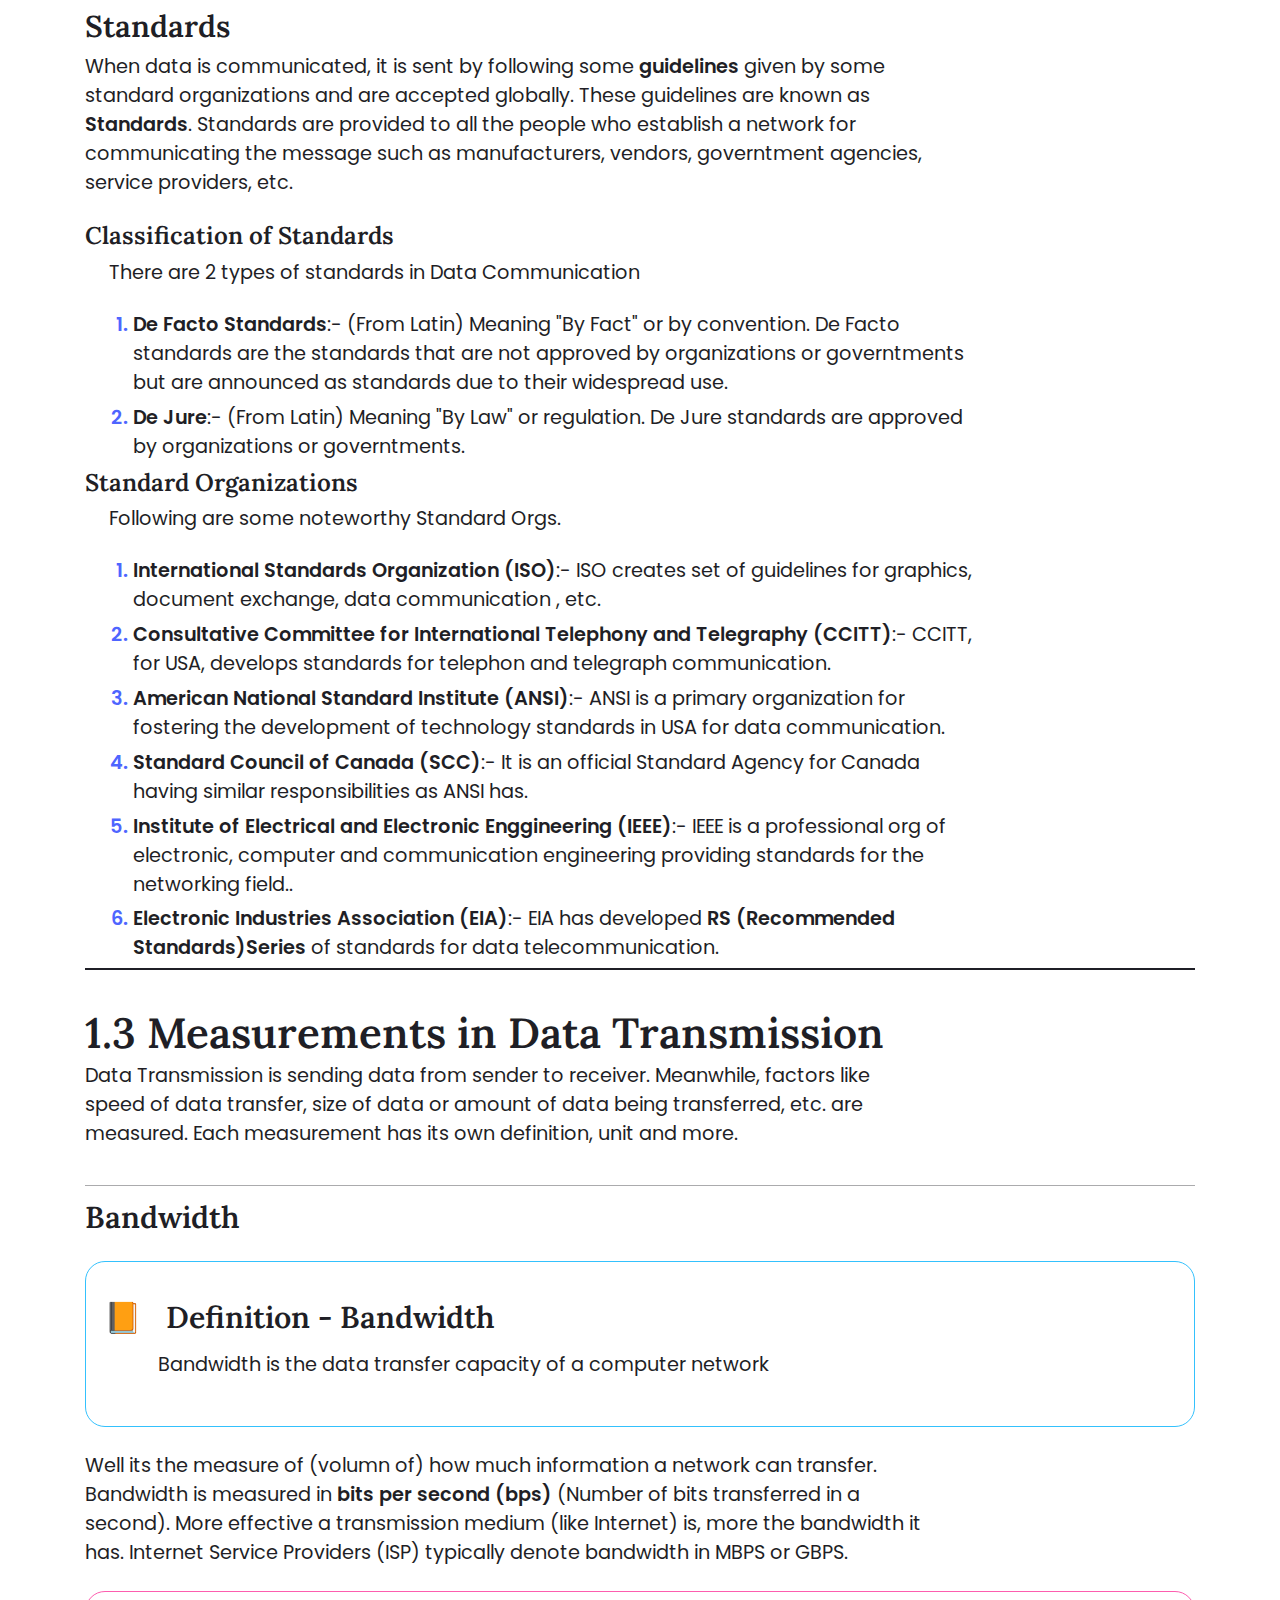
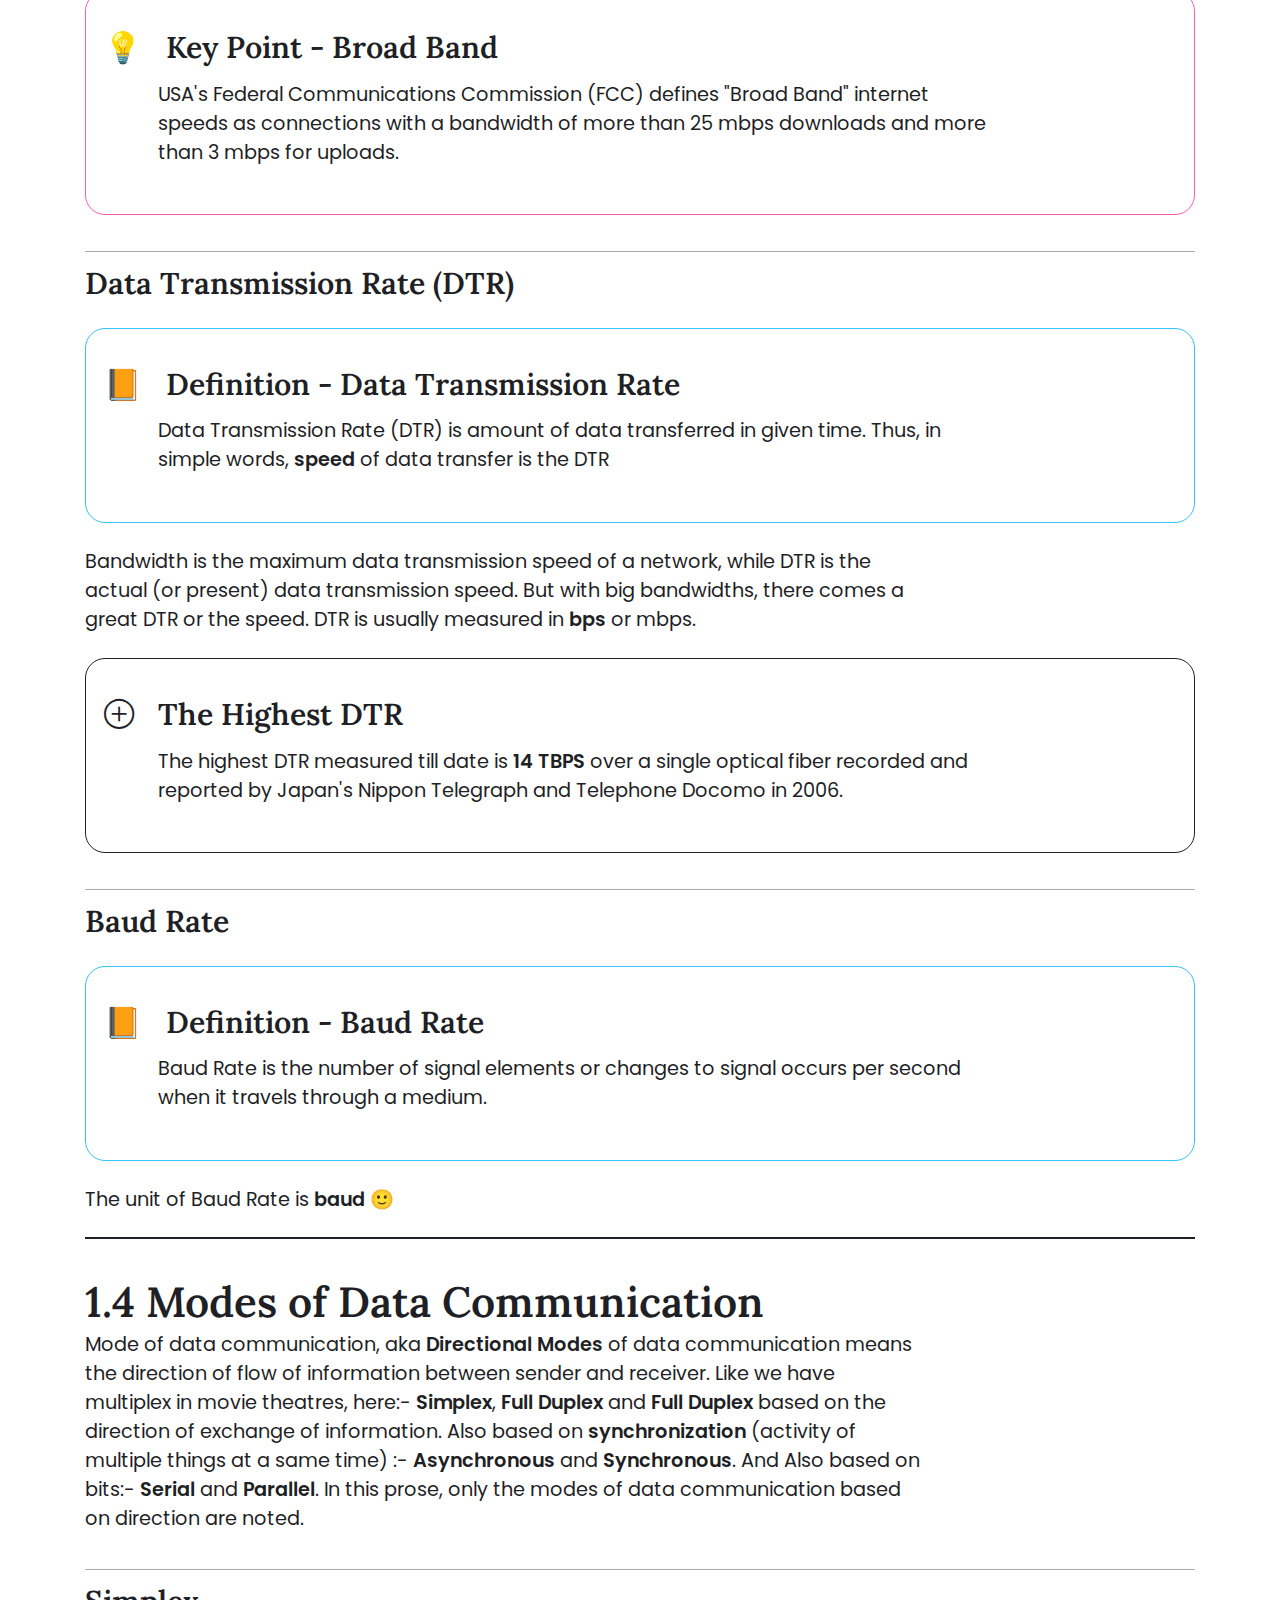
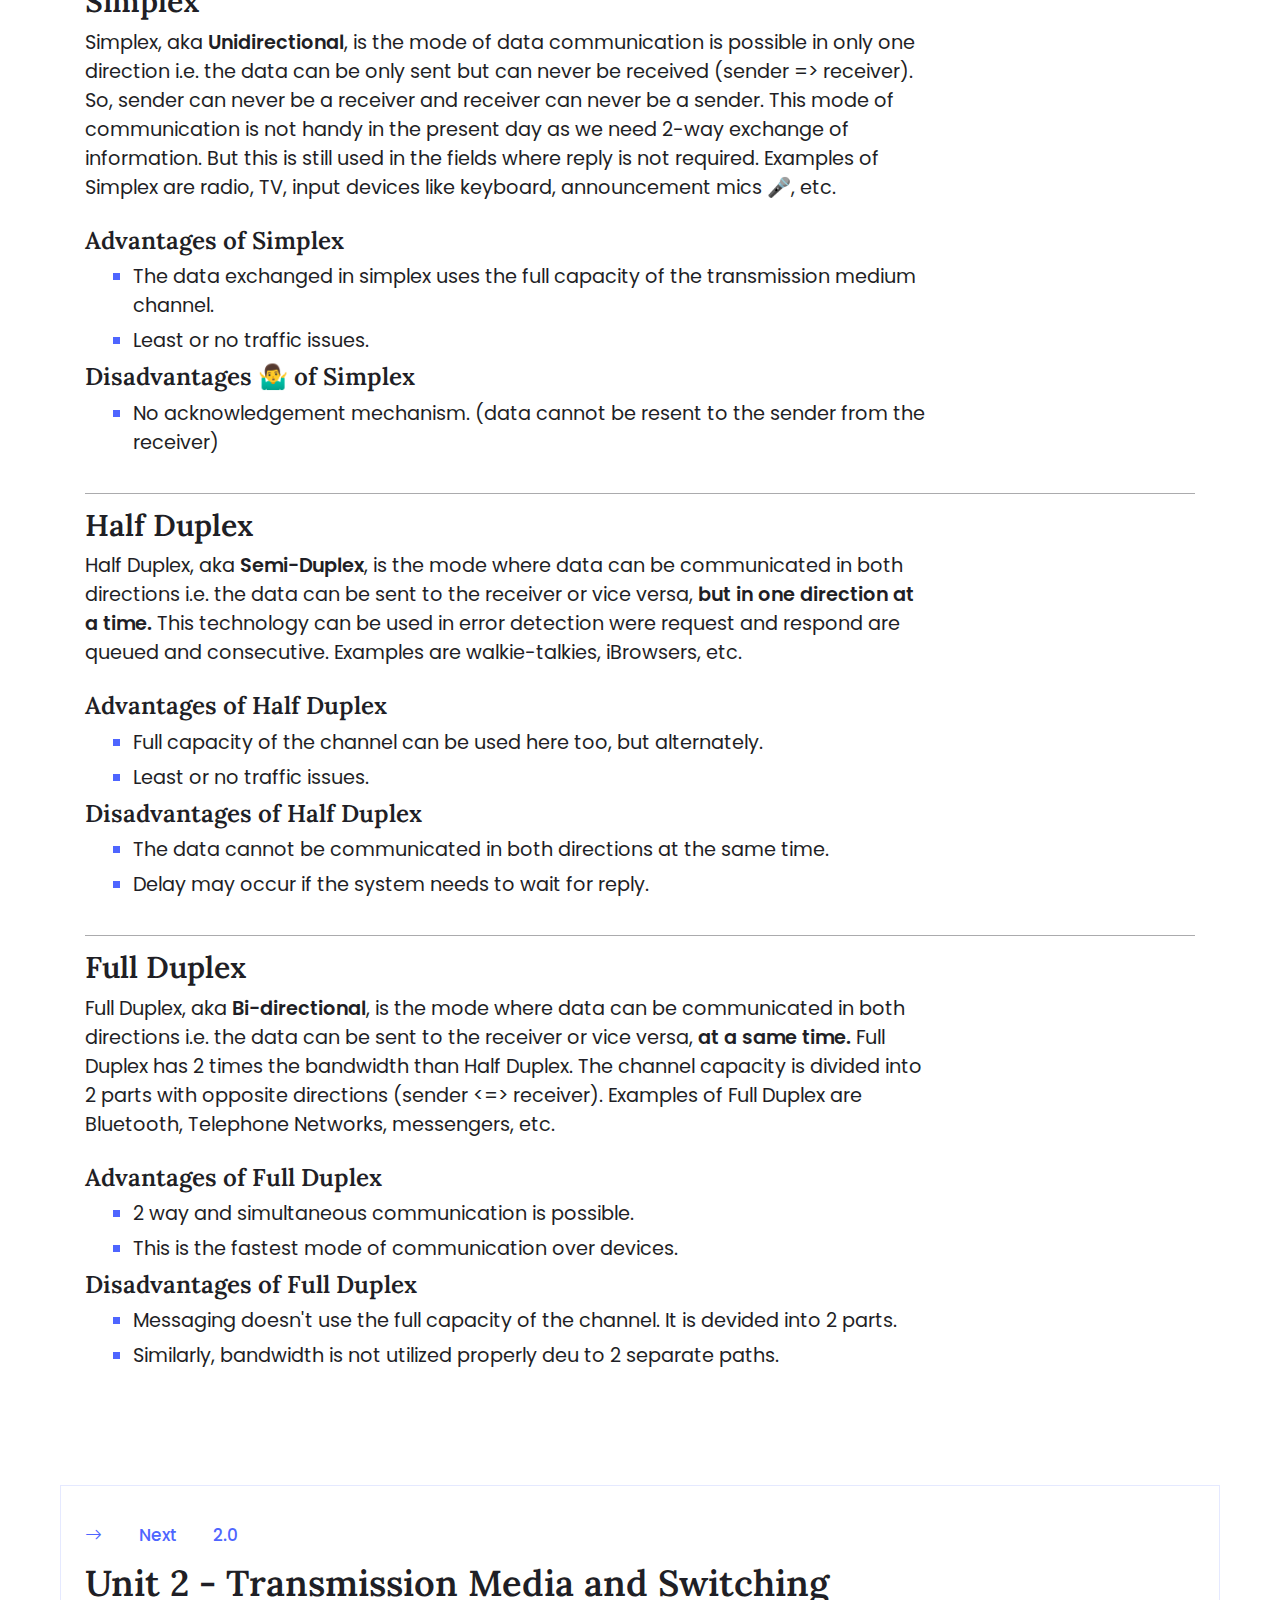
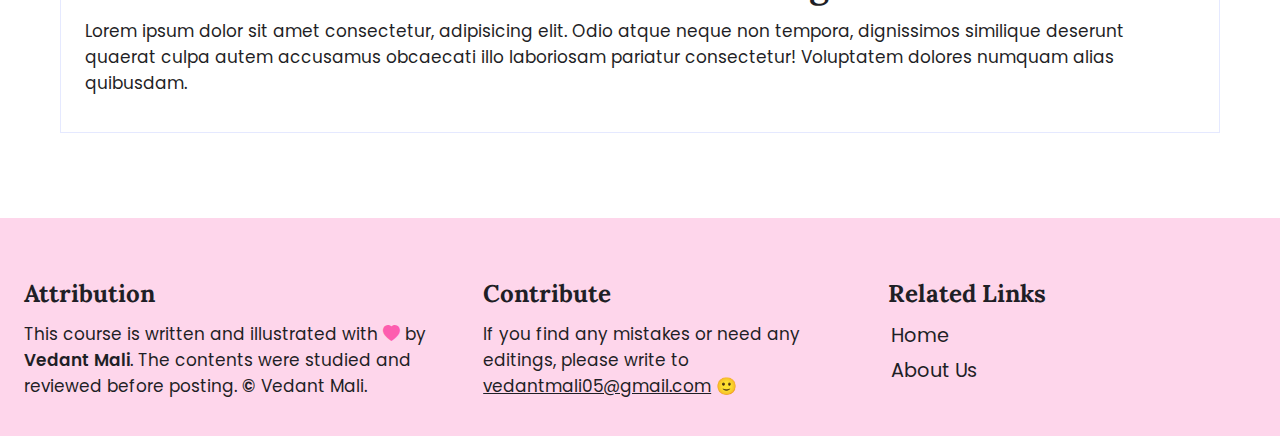
==== commit 0d3ed85f: "minor correction" ====
--- a/DCCU1.html
+++ b/DCCU1.html
@@ -207,7 +207,7 @@
                         </div>
                     </aside>
                     <p class="prose-para">
-                        Well its the measure of (volumn of) how much information a network can transfer. Bandwidth is measured in <span class="highlight">bits per second (bps)</span> (Number of bits transferred in a city). More effective a transmission
+                        Well its the measure of (volumn of) how much information a network can transfer. Bandwidth is measured in <span class="highlight">bits per second (bps)</span> (Number of bits transferred in a second). More effective a transmission
                         medium (like Internet) is, more the bandwidth it has. Internet Service Providers (ISP) typically denote bandwidth in MBPS or GBPS.
                     </p>
 
@@ -421,4 +421,4 @@
     <script src="script-global.js" defer></script>
 </body>
 
-</html>+</html>
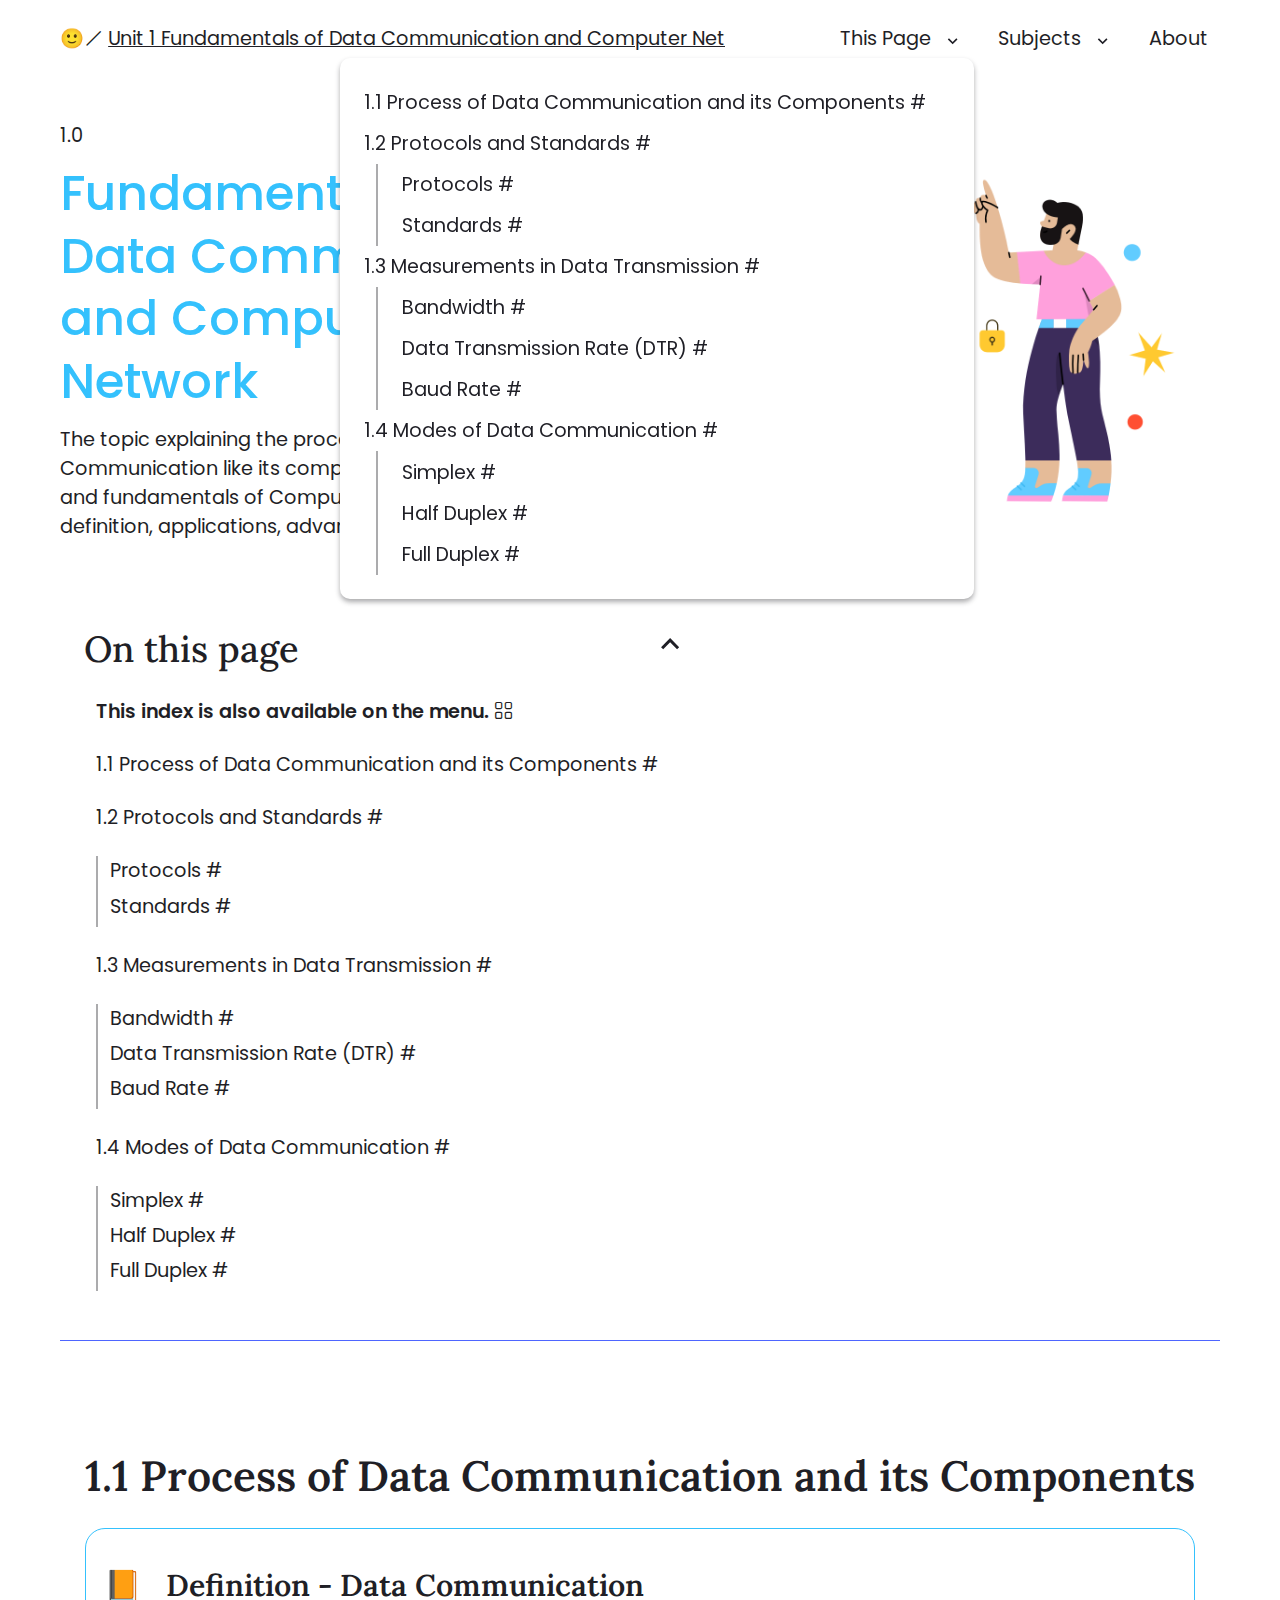
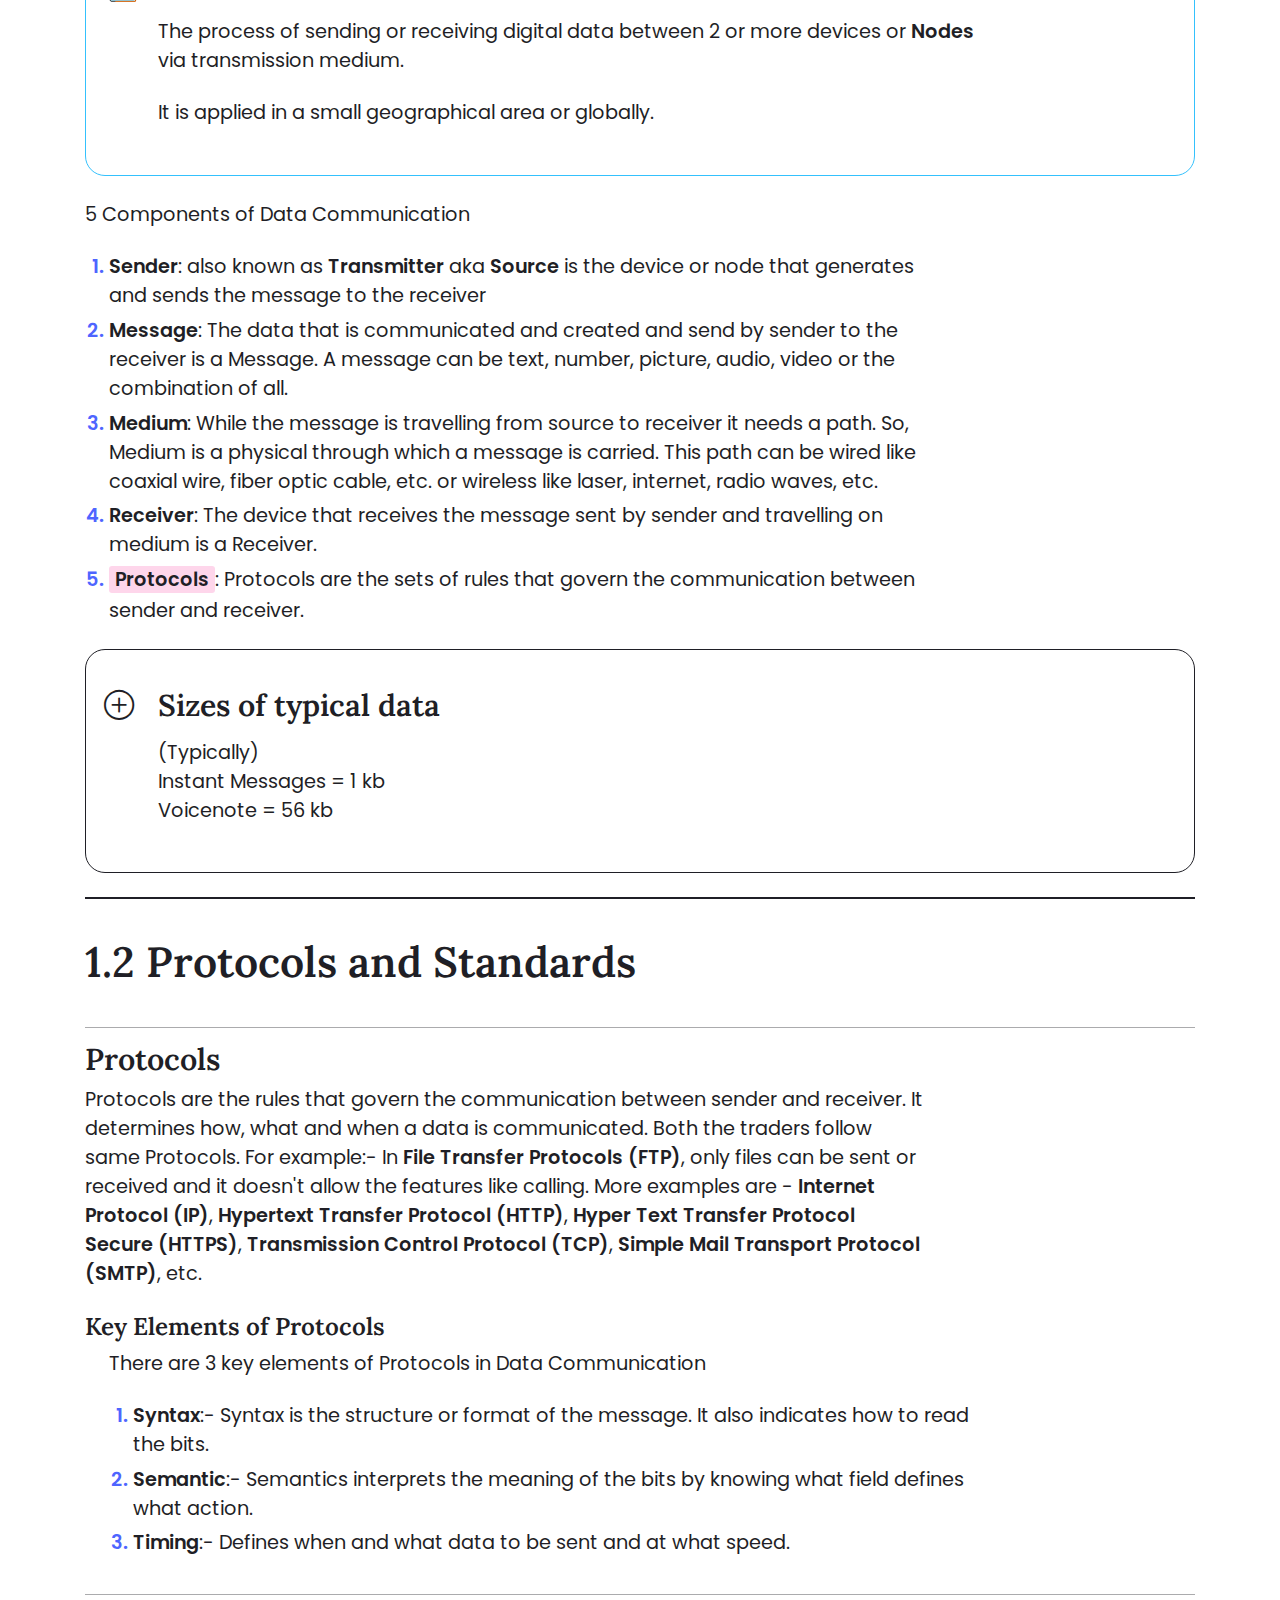
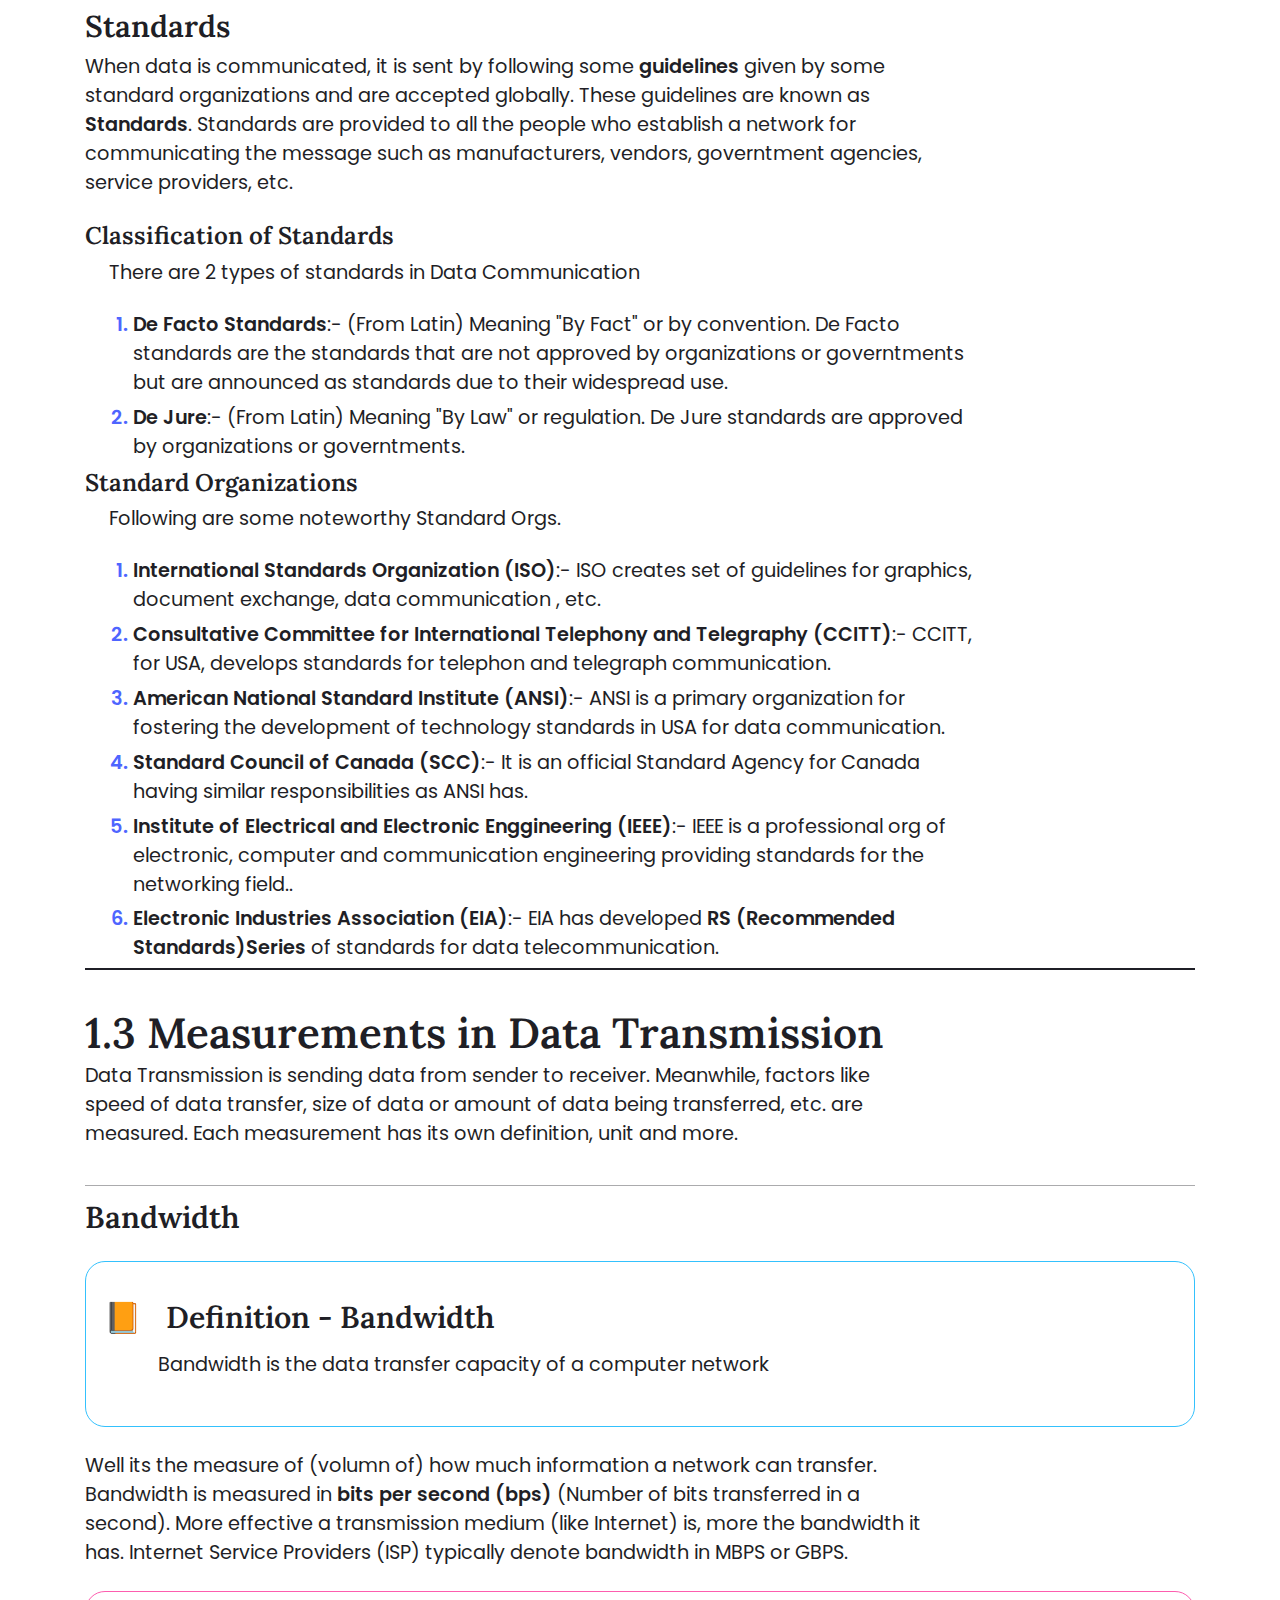
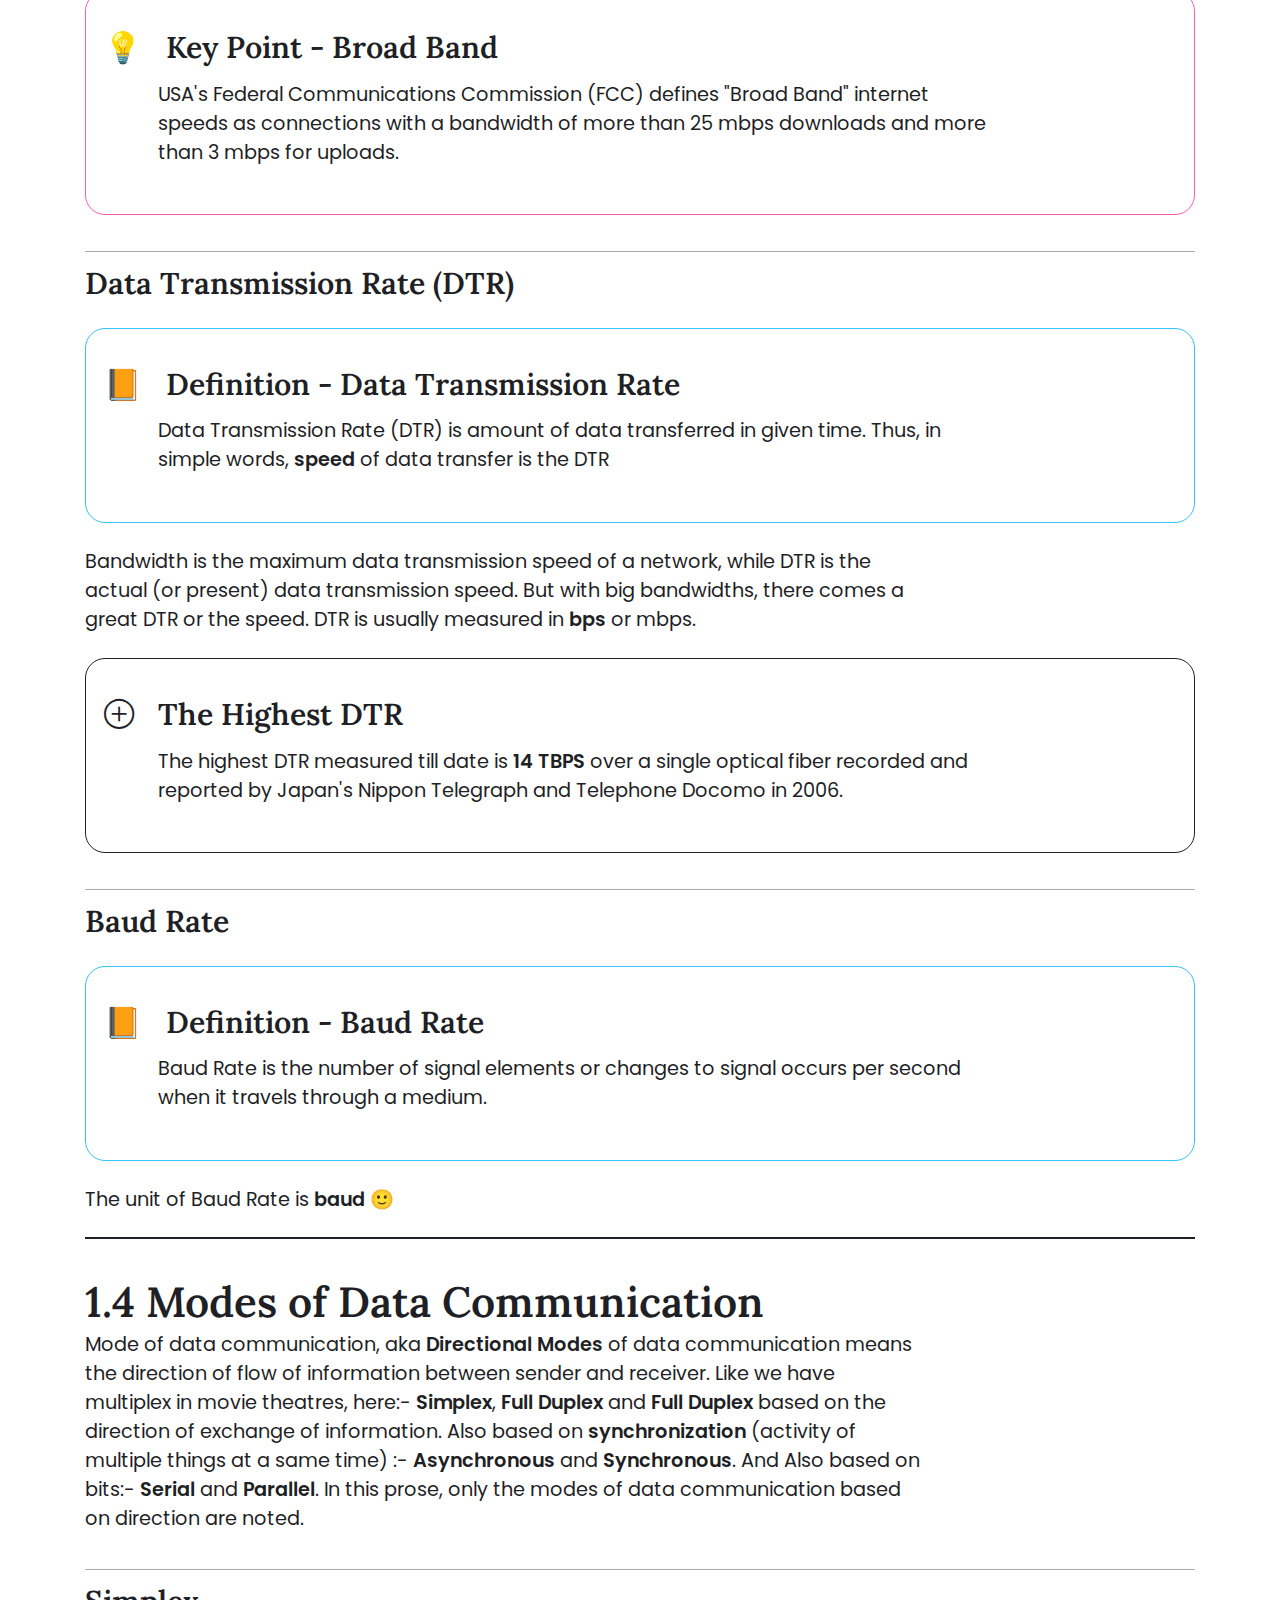
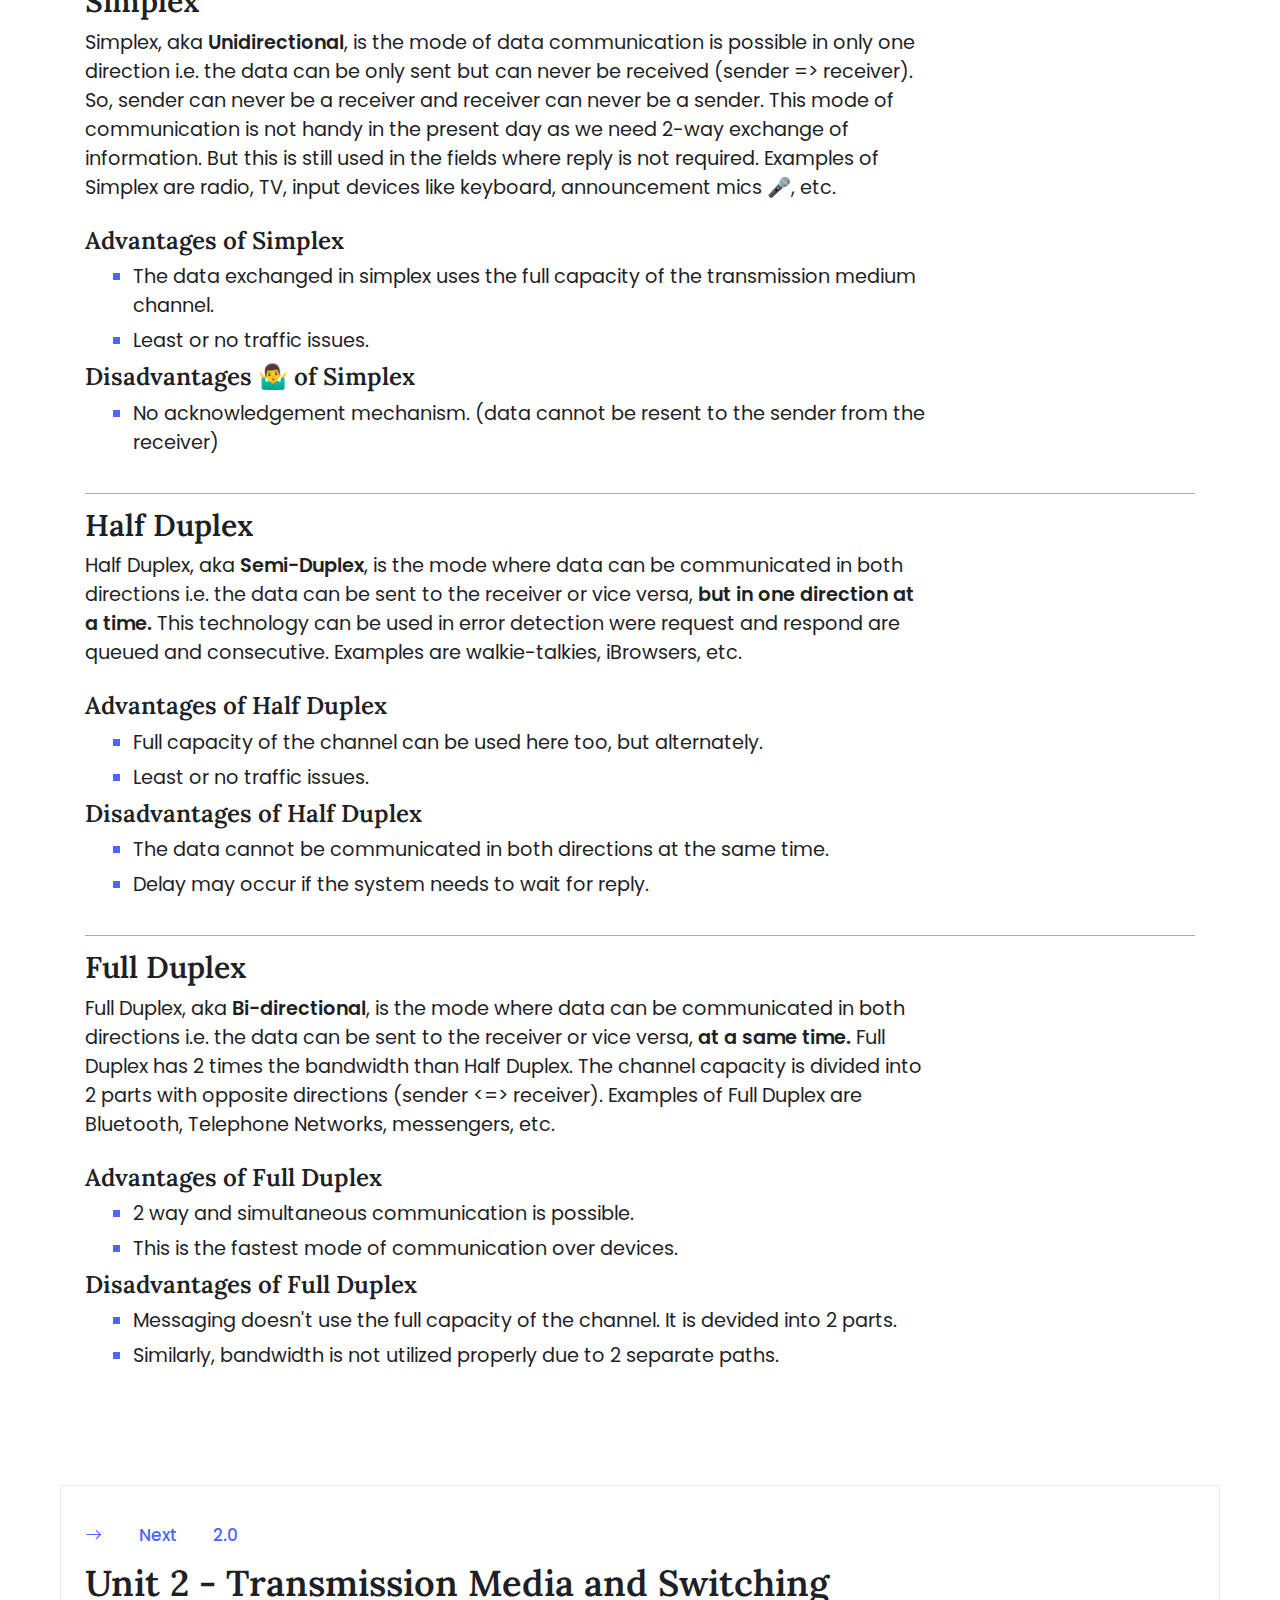
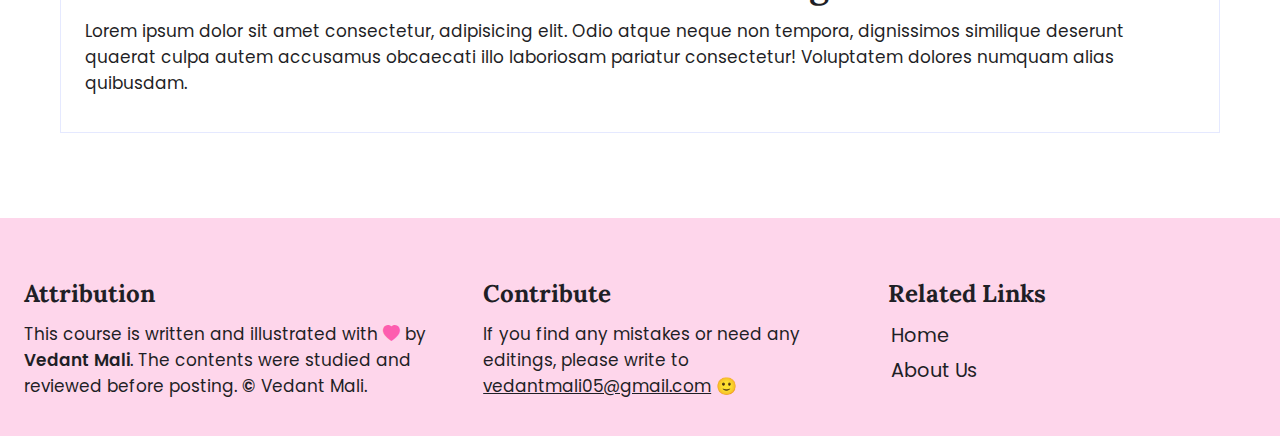
==== commit 69e1848c: "Update DCCU1.html" ====
--- a/DCCU1.html
+++ b/DCCU1.html
@@ -384,7 +384,7 @@
                                         Messaging doesn't use the full capacity of the channel. It is devided into 2 parts.
                                     </li>
                                     <li class="prose-para">
-                                        Similarly, bandwidth is not utilized properly deu to 2 separate paths.
+                                        Similarly, bandwidth is not utilized properly due to 2 separate paths.
                                     </li>
                                 </ul>
                             </article>
